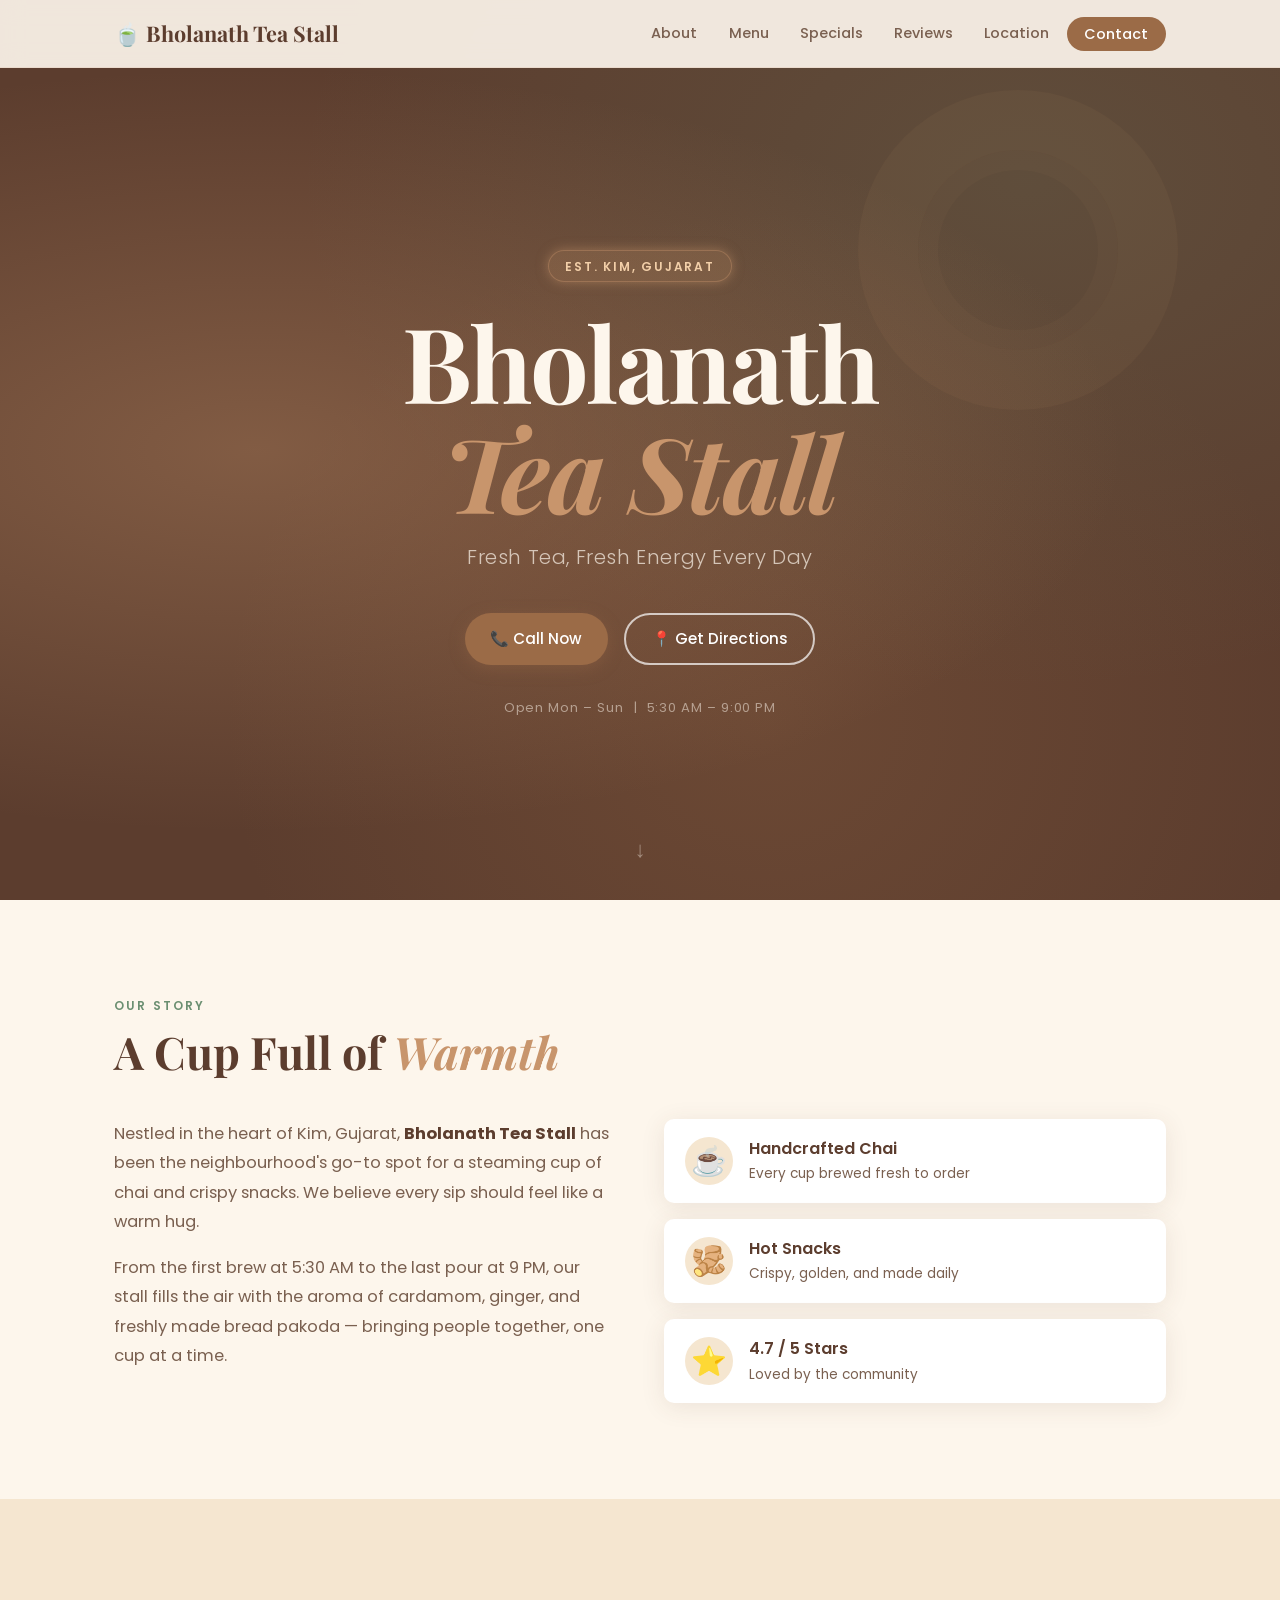
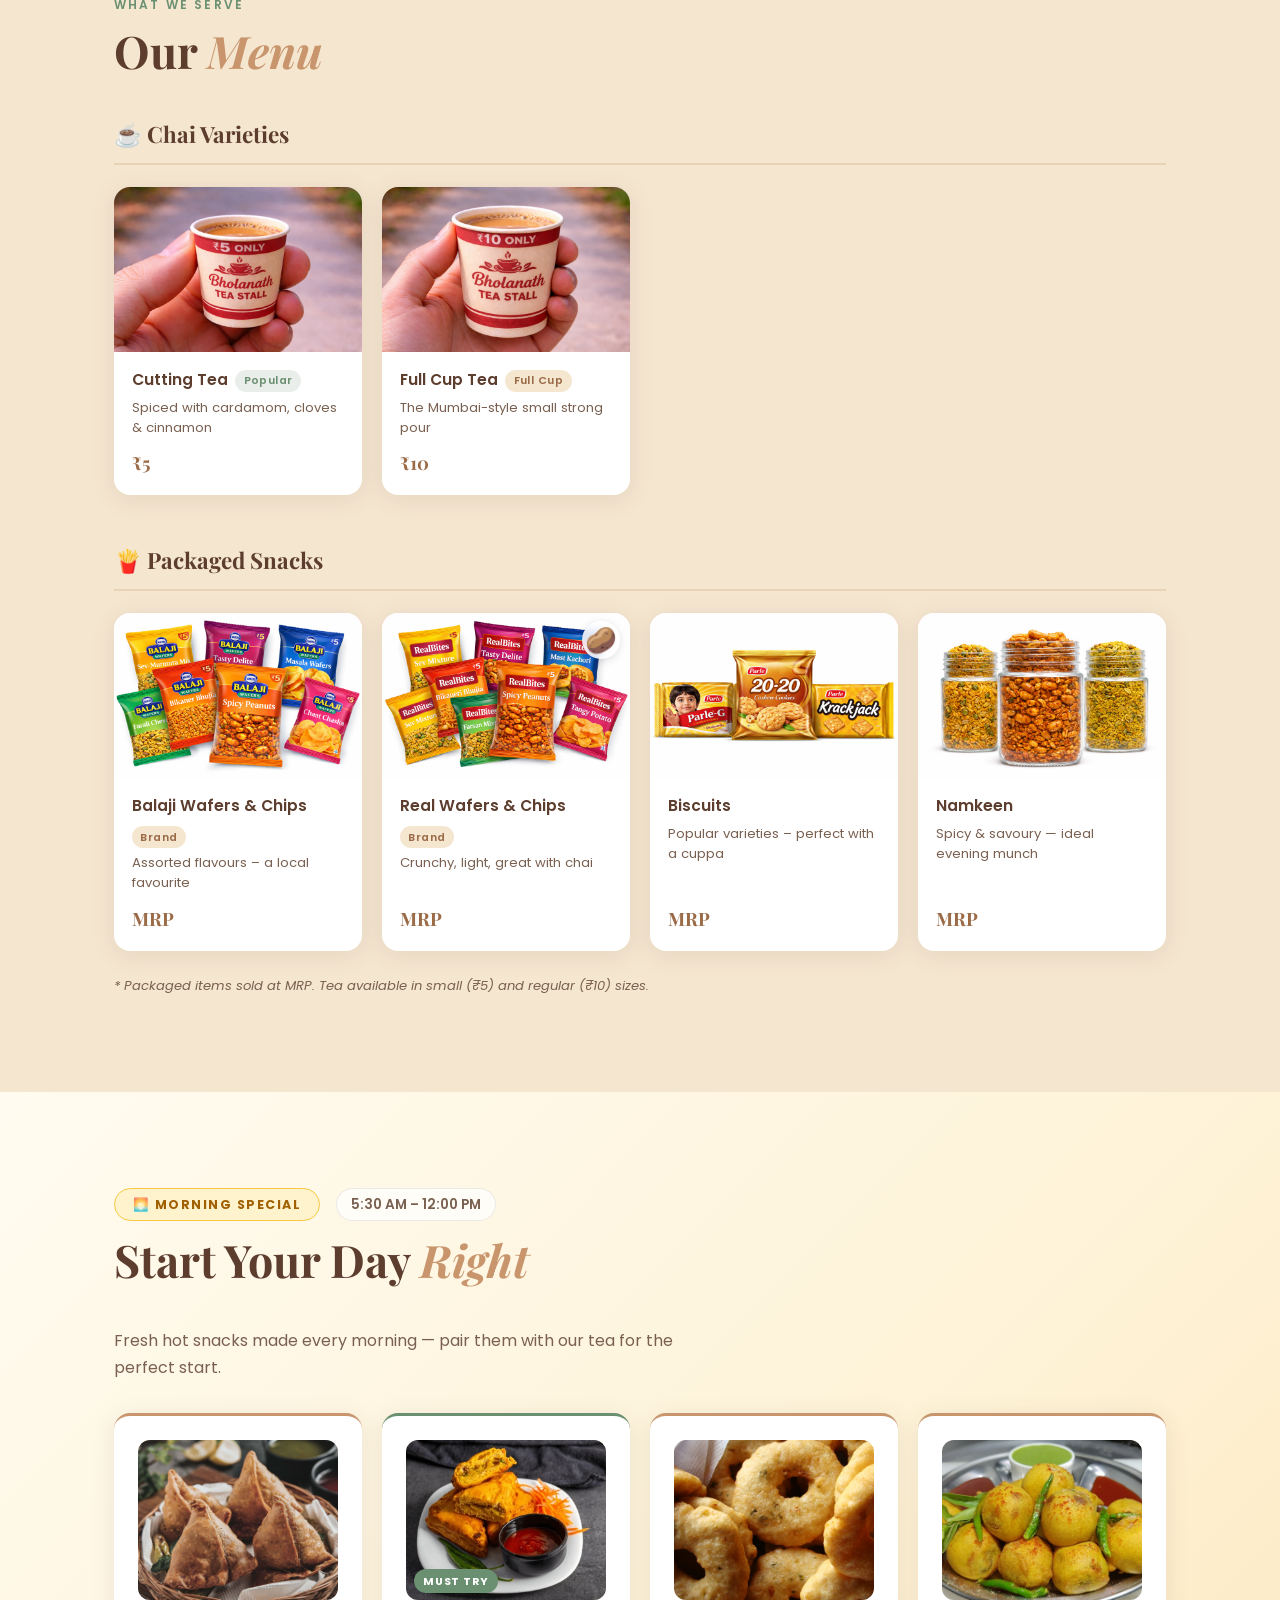
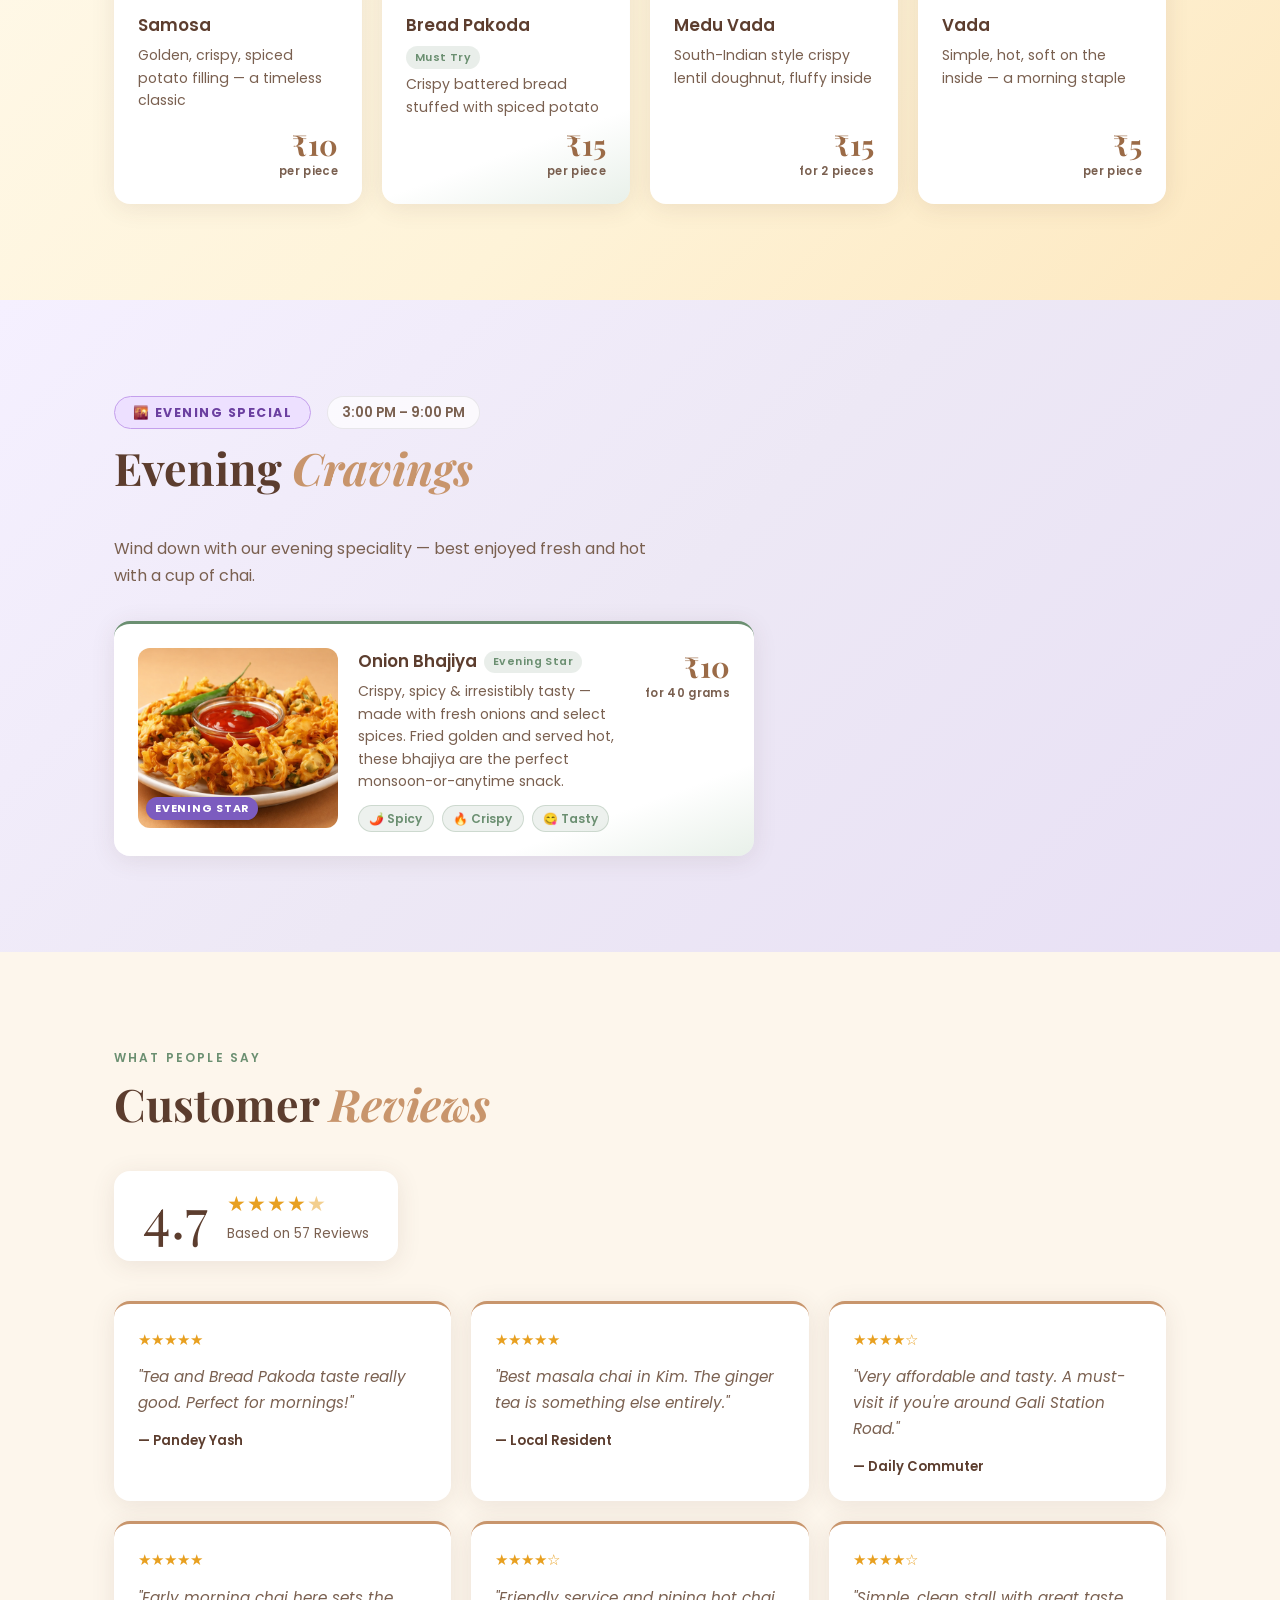
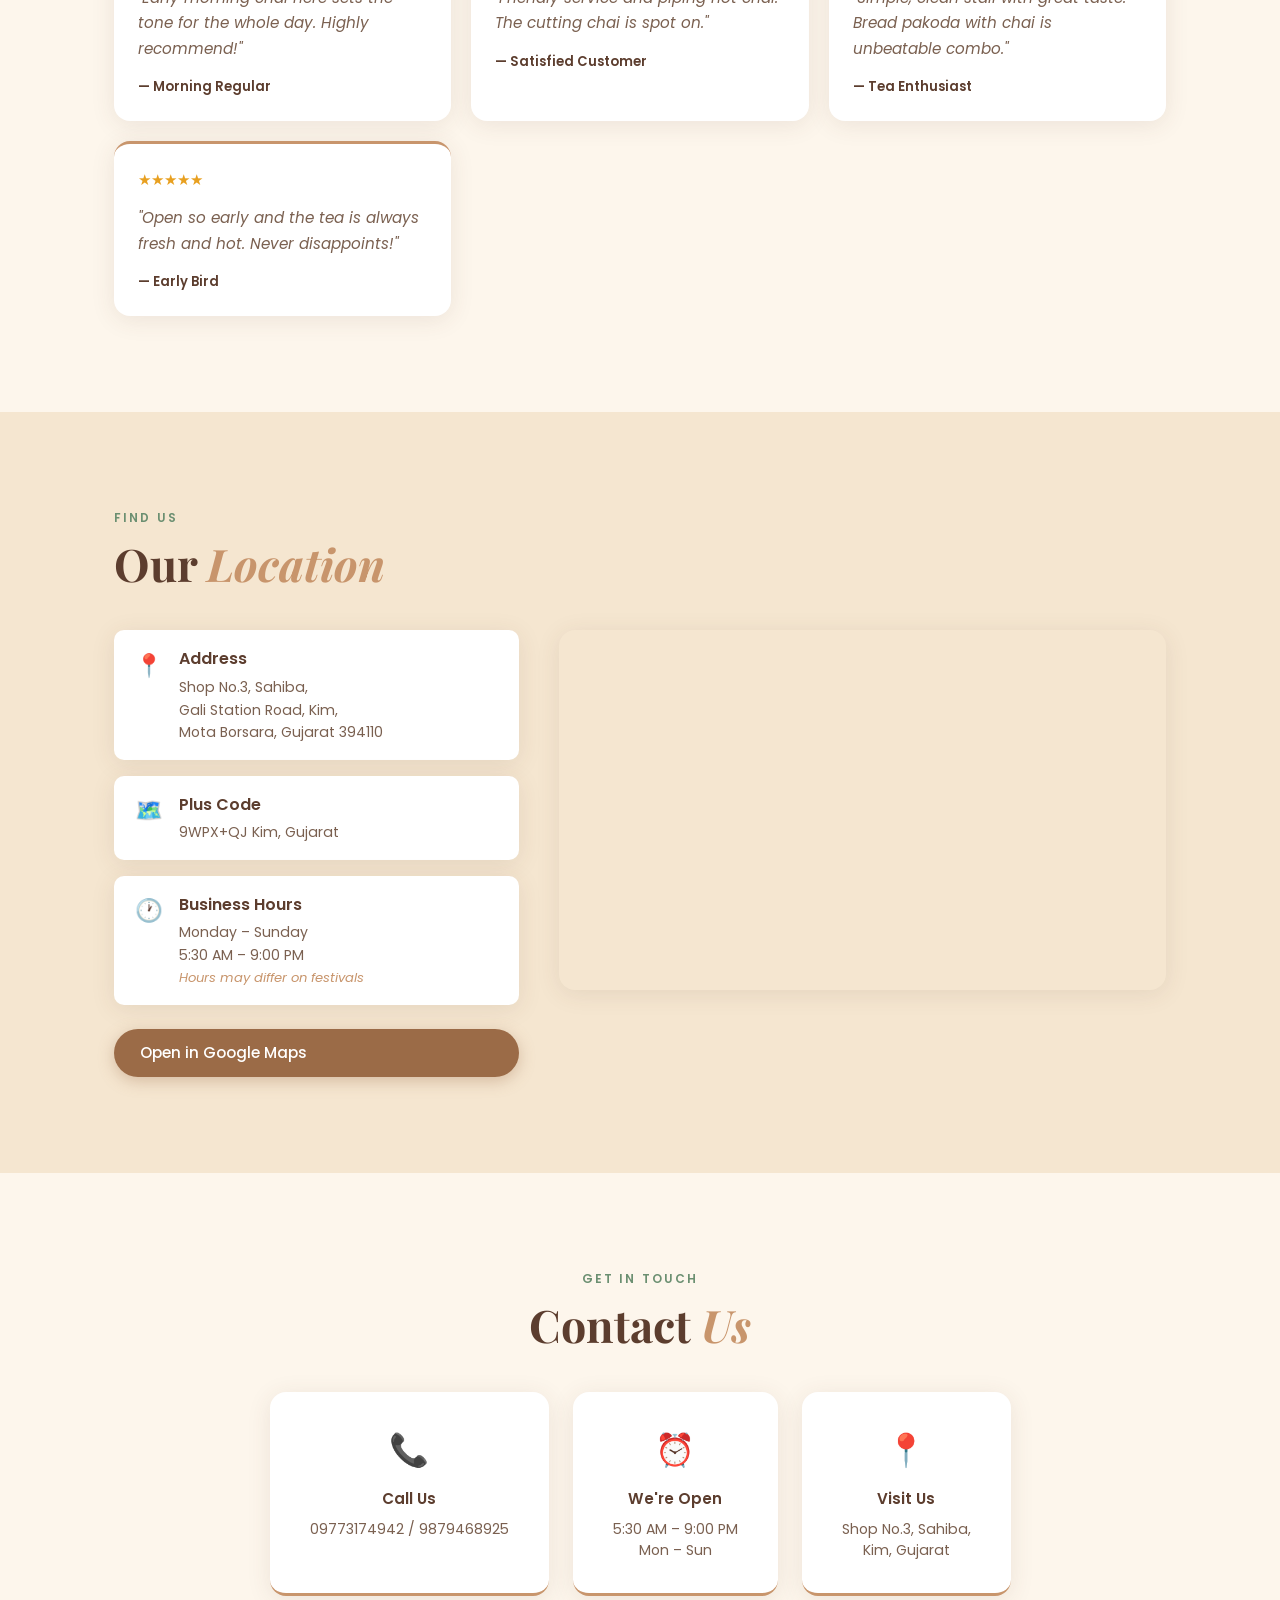
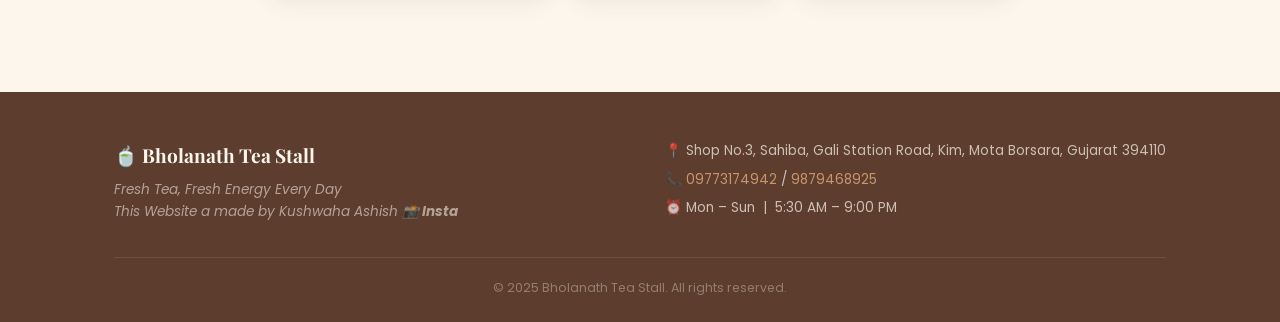
==== index.html @ 295172dd "some images fix" ====
<!DOCTYPE html>
<html lang="en">
<head>
  <meta charset="UTF-8" />
  <meta name="viewport" content="width=device-width, initial-scale=1.0" />
  <title>Bholanath Tea Stall – Fresh Tea, Fresh Energy Every Day</title>
  <link rel="stylesheet" href="style.css" />
  <link rel="preconnect" href="https://fonts.googleapis.com" />
  <link rel="preconnect" href="https://fonts.gstatic.com" crossorigin />
  <link href="https://fonts.googleapis.com/css2?family=Playfair+Display:ital,wght@0,700;1,400&family=Poppins:wght@300;400;500;600&display=swap" rel="stylesheet" />
</head>
<body>

  <!-- NAVBAR -->
  <nav class="navbar" id="navbar">
    <div class="nav-inner">
      <a href="#hero" class="logo">🍵 Bholanath Tea Stall</a>
      <button class="nav-toggle" id="navToggle" aria-label="Toggle menu">
        <span></span><span></span><span></span>
      </button>
      <ul class="nav-links" id="navLinks">
        <li><a href="#about">About</a></li>
        <li><a href="#menu">Menu</a></li>
        <li><a href="#morning-special">Specials</a></li>
        <li><a href="#reviews">Reviews</a></li>
        <li><a href="#location">Location</a></li>
        <li><a href="#contact" class="nav-cta">Contact</a></li>
      </ul>
    </div>
  </nav>

  <!-- HERO -->
  <section class="hero" id="hero">
    <div class="hero-bg"></div>
    <div class="hero-content">
      <span class="hero-badge">Est. Kim, Gujarat</span>
      <h1 class="hero-title">Bholanath<br /><em>Tea Stall</em></h1>
      <p class="hero-tagline">Fresh Tea, Fresh Energy Every Day</p>
      <div class="hero-actions">
        <a href="tel:09773174942" class="btn btn-primary">📞 Call Now</a>
        <a href="#location" class="btn btn-outline">📍 Get Directions</a>
      </div>
      <div class="hero-hours">Open Mon – Sun &nbsp;|&nbsp; 5:30 AM – 9:00 PM</div>
    </div>
    <div class="hero-scroll-hint">↓</div>
  </section>

  <!-- ABOUT -->
  <section class="section" id="about">
    <div class="container">
      <div class="section-label">Our Story</div>
      <h2 class="section-title">A Cup Full of <em>Warmth</em></h2>
      <div class="about-grid">
        <div class="about-text">
          <p>Nestled in the heart of Kim, Gujarat, <strong>Bholanath Tea Stall</strong> has been the neighbourhood's go-to spot for a steaming cup of chai and crispy snacks. We believe every sip should feel like a warm hug.</p>
          <p>From the first brew at 5:30 AM to the last pour at 9 PM, our stall fills the air with the aroma of cardamom, ginger, and freshly made bread pakoda — bringing people together, one cup at a time.</p>
        </div>
        <div class="about-highlights">
          <div class="highlight-card">
            <span class="highlight-icon">☕</span>
            <div>
              <strong>Handcrafted Chai</strong>
              <p>Every cup brewed fresh to order</p>
            </div>
          </div>
          <div class="highlight-card">
            <span class="highlight-icon">🫚</span>
            <div>
              <strong>Hot Snacks</strong>
              <p>Crispy, golden, and made daily</p>
            </div>
          </div>
          <div class="highlight-card">
            <span class="highlight-icon">⭐</span>
            <div>
              <strong>4.7 / 5 Stars</strong>
              <p>Loved by the community</p>
            </div>
          </div>
        </div>
      </div>
    </div>
  </section>

  <!-- MENU -->
  <section class="section section-tint" id="menu">
    <div class="container">
      <div class="section-label">What We Serve</div>
      <h2 class="section-title">Our <em>Menu</em></h2>

      <!-- Chai -->
      <h3 class="menu-cat-heading">☕ Chai Varieties</h3>
      <div class="img-menu-grid">

        <div class="img-menu-card">
          <div class="img-menu-photo">
            <img src="img/rupees_5_tea_cup.png"
                 alt="Cutting Chai"
                 onerror="this.parentElement.classList.add('img-fallback')" />
          </div>
          <div class="img-menu-info">
            <div class="img-menu-top">
              <span class="img-menu-name">Cutting Tea</span>
              <span class="tag popular">Popular</span>
            </div>
            <p class="img-menu-desc">Spiced with cardamom, cloves &amp; cinnamon</p>
            <div class="img-menu-price">₹5 </div>
          </div>
        </div>

        
        <div class="img-menu-card">
          <div class="img-menu-photo">
            <img src="img/rupees_10_tea_cup.png"
                 alt="Full Cup Chai"
                 onerror="this.parentElement.classList.add('img-fallback')" />
          </div>
          <div class="img-menu-info">
            <div class="img-menu-top">
              <span class="img-menu-name">Full Cup Tea </span>
              <span class="tag">Full Cup</span>
            </div>
            <p class="img-menu-desc">The Mumbai-style small strong pour</p>
            <div class="img-menu-price">₹10</div>
          </div>
        </div>

      </div>

      <!-- Packaged Snacks -->
      <h3 class="menu-cat-heading" style="margin-top:3rem;">🍟 Packaged Snacks</h3>
      <div class="img-menu-grid">

        <div class="img-menu-card">
          <div class="img-menu-photo">
            <img src="img/balaji_wafers.png"
                 alt="Balaji Wafers"
                 onerror="this.parentElement.classList.add('img-fallback')" />
          </div>
          <div class="img-menu-info">
            <div class="img-menu-top">
              <span class="img-menu-name">Balaji Wafers &amp; Chips</span>
              <span class="tag">Brand</span>
            </div>
            <p class="img-menu-desc">Assorted flavours – a local favourite</p>
            <div class="img-menu-price">MRP</div>
          </div>
        </div>

        <div class="img-menu-card">
          <div class="img-menu-photo">
            <img src="img/real_bites.png"
                 alt="Real Chips"
                 onerror="this.parentElement.classList.add('img-fallback')" />
            <div class="img-overlay-emoji">🥔</div>
          </div>
          <div class="img-menu-info">
            <div class="img-menu-top">
              <span class="img-menu-name">Real Wafers &amp; Chips</span>
              <span class="tag">Brand</span>
            </div>
            <p class="img-menu-desc">Crunchy, light, great with chai</p>
            <div class="img-menu-price">MRP</div>
          </div>
        </div>

        <div class="img-menu-card">
          <div class="img-menu-photo">
            <img src="img/parle_2020_jack.png"
                 alt="Biscuits"
                 onerror="this.parentElement.classList.add('img-fallback')" />
          </div>
          <div class="img-menu-info">
            <div class="img-menu-top">
              <span class="img-menu-name">Biscuits</span>
            </div>
            <p class="img-menu-desc">Popular varieties – perfect with a cuppa</p>
            <div class="img-menu-price">MRP</div>
          </div>
        </div>

        <div class="img-menu-card">
          <div class="img-menu-photo">
            <img src="img/namkeen_jar.png"
                 alt="Namkeen"
                 onerror="this.parentElement.classList.add('img-fallback')" />
          </div>
          <div class="img-menu-info">
            <div class="img-menu-top">
              <span class="img-menu-name">Namkeen</span>
            </div>
            <p class="img-menu-desc">Spicy &amp; savoury — ideal evening munch</p>
            <div class="img-menu-price">MRP</div>
          </div>
        </div>

      </div>

      <p class="menu-note">* Packaged items sold at MRP. Tea available in small (₹5) and regular (₹10) sizes.</p>
    </div>
  </section>

  <!-- MORNING SPECIAL -->
  <section class="section shift-section shift-morning" id="morning-special">
    <div class="container">
      <div class="shift-header">
        <div class="shift-badge badge-morning">🌅 Morning Special</div>
        <div class="shift-time">5:30 AM – 12:00 PM</div>
      </div>
      <h2 class="section-title">Start Your Day <em>Right</em></h2>
      <p class="shift-intro">Fresh hot snacks made every morning — pair them with our tea for the perfect start.</p>
      <div class="price-grid">

        <div class="price-card">
          <div class="price-card-img">
            <img src="img/baked-samosas-ethos-scaled.jpg"
                 alt="Samosa"
                 onerror="this.style.display='none';this.nextElementSibling.style.display='flex'" />
            <div class="price-img-fallback" style="display:none">🥟</div>
          </div>
          <div class="price-card-body">
            <h4>Samosa</h4>
            <p>Golden, crispy, spiced potato filling — a timeless classic</p>
          </div>
          <div class="price-tag">
            <span class="price-amount">₹10</span>
            <span class="price-unit">per piece</span>
          </div>
        </div>

        <div class="price-card price-card-featured">
          <div class="price-card-img">
            <img src="img/bread_pakoda.jpeg"
                 alt="Bread Pakoda"
                 onerror="this.style.display='none';this.nextElementSibling.style.display='flex'" />
            <div class="price-img-fallback" style="display:none">🍞</div>
            <div class="price-img-badge">Must Try</div>
          </div>
          <div class="price-card-body">
            <h4>Bread Pakoda <span class="tag popular">Must Try</span></h4>
            <p>Crispy battered bread stuffed with spiced potato</p>
          </div>
          <div class="price-tag">
            <span class="price-amount">₹15</span>
            <span class="price-unit">per piece</span>
          </div>
        </div>

        <div class="price-card">
          <div class="price-card-img">
            <img src="img/Medu_Vada.jpeg"
                 onerror="this.style.display='none';this.nextElementSibling.style.display='flex'" />
            <div class="price-img-fallback" style="display:none">🫓</div>
          </div>
          <div class="price-card-body">
            <h4>Medu Vada</h4>
            <p>South-Indian style crispy lentil doughnut, fluffy inside</p>
          </div>
          <div class="price-tag">
            <span class="price-amount">₹15</span>
            <span class="price-unit">for 2 pieces</span>
          </div>
        </div>

        <div class="price-card">
          <div class="price-card-img">
            <img src="img/aloo_vada.png"
                 alt="Vada"
                 onerror="this.style.display='none';this.nextElementSibling.style.display='flex'" />
            <div class="price-img-fallback" style="display:none">🫔</div>
          </div>
          <div class="price-card-body">
            <h4>Vada</h4>
            <p>Simple, hot, soft on the inside — a morning staple</p>
          </div>
          <div class="price-tag">
            <span class="price-amount">₹5</span>
            <span class="price-unit">per piece</span>
          </div>
        </div>

      </div>
    </div>
  </section>

  <!-- EVENING SPECIAL -->
  <section class="section shift-section shift-evening" id="evening-special">
    <div class="container">
      <div class="shift-header">
        <div class="shift-badge badge-evening">🌇 Evening Special</div>
        <div class="shift-time">3:00 PM – 9:00 PM</div>
      </div>
      <h2 class="section-title">Evening <em>Cravings</em></h2>
      <p class="shift-intro">Wind down with our evening speciality — best enjoyed fresh and hot with a cup of chai.</p>
      <div class="price-grid price-grid-single">

        <div class="price-card price-card-featured price-card-wide">
          <div class="price-card-img price-card-img-wide">
            <img src="img/bhajiya.png"
                 alt="Onion Bhajiya"
                 onerror="this.style.display='none';this.nextElementSibling.style.display='flex'" />
            <div class="price-img-fallback" style="display:none">🧅</div>
            <div class="price-img-badge badge-eve">Evening Star</div>
          </div>
          <div class="price-card-body">
            <h4>Onion Bhajiya <span class="tag popular">Evening Star</span></h4>
            <p>Crispy, spicy &amp; irresistibly tasty — made with fresh onions and select spices. Fried golden and served hot, these bhajiya are the perfect monsoon-or-anytime snack.</p>
            <div class="bhajiya-tags">
              <span class="trait-tag">🌶️ Spicy</span>
              <span class="trait-tag">🔥 Crispy</span>
              <span class="trait-tag">😋 Tasty</span>
            </div>
          </div>
          <div class="price-tag price-tag-lg">
            <span class="price-amount">₹10</span>
            <span class="price-unit">for 40 grams</span>
          </div>
        </div>

      </div>
    </div>
  </section>

  <!-- REVIEWS -->
  <section class="section" id="reviews">
    <div class="container">
      <div class="section-label">What People Say</div>
      <h2 class="section-title">Customer <em>Reviews</em></h2>
      <div class="rating-summary">
        <div class="rating-score">4.7</div>
        <div class="rating-info">
          <div class="stars">★★★★<span class="star-half">★</span></div>
          <div class="rating-count">Based on 57 Reviews</div>
        </div>
      </div>
      <div class="reviews-grid">

        <div class="review-card">
          <div class="review-stars">★★★★★</div>
          <p class="review-text">"Tea and Bread Pakoda taste really good. Perfect for mornings!"</p>
          <div class="review-author">— Pandey Yash</div>
        </div>

        <div class="review-card">
          <div class="review-stars">★★★★★</div>
          <p class="review-text">"Best masala chai in Kim. The ginger tea is something else entirely."</p>
          <div class="review-author">— Local Resident</div>
        </div>

        <div class="review-card">
          <div class="review-stars">★★★★☆</div>
          <p class="review-text">"Very affordable and tasty. A must-visit if you're around Gali Station Road."</p>
          <div class="review-author">— Daily Commuter</div>
        </div>

        <div class="review-card">
          <div class="review-stars">★★★★★</div>
          <p class="review-text">"Early morning chai here sets the tone for the whole day. Highly recommend!"</p>
          <div class="review-author">— Morning Regular</div>
        </div>

        <div class="review-card">
          <div class="review-stars">★★★★☆</div>
          <p class="review-text">"Friendly service and piping hot chai. The cutting chai is spot on."</p>
          <div class="review-author">— Satisfied Customer</div>
        </div>

        <div class="review-card">
          <div class="review-stars">★★★★☆</div>
          <p class="review-text">"Simple, clean stall with great taste. Bread pakoda with chai is unbeatable combo."</p>
          <div class="review-author">— Tea Enthusiast</div>
        </div>

        <div class="review-card">
          <div class="review-stars">★★★★★</div>
          <p class="review-text">"Open so early and the tea is always fresh and hot. Never disappoints!"</p>
          <div class="review-author">— Early Bird</div>
        </div>

      </div>
    </div>
  </section>

  <!-- LOCATION -->
  <section class="section section-tint" id="location">
    <div class="container">
      <div class="section-label">Find Us</div>
      <h2 class="section-title">Our <em>Location</em></h2>
      <div class="location-grid">
        <div class="location-info">
          <div class="info-card">
            <div class="info-icon">📍</div>
            <div>
              <strong>Address</strong>
              <p>Shop No.3, Sahiba,<br />Gali Station Road, Kim,<br />Mota Borsara, Gujarat 394110</p>
            </div>
          </div>
          <div class="info-card">
            <div class="info-icon">🗺️</div>
            <div>
              <strong>Plus Code</strong>
              <p>9WPX+QJ Kim, Gujarat</p>
            </div>
          </div>
          <div class="info-card">
            <div class="info-icon">🕐</div>
            <div>
              <strong>Business Hours</strong>
              <p>Monday – Sunday<br />5:30 AM – 9:00 PM<br /><em>Hours may differ on festivals</em></p>
            </div>
          </div>
          <a href="https://maps.app.goo.gl/2E3u4r5J4k2FtSk8A" target="_blank" rel="noopener" class="btn btn-primary" style="margin-top:0.5rem;">Open in Google Maps</a>
        </div>
        <div class="map-wrapper">
          <iframe
            src="https://www.google.com/maps/embed?pb=!1m18!1m12!1m3!1d3715.075133729573!2d72.94651777513943!3d21.38694608035354!2m3!1f0!2f0!3f0!3m2!1i1024!2i768!4f13.1!3m3!1m2!1s0x3be0396be11559d5%3A0xae5613cd43b446c1!2sBholanath%20Tea%20Stall!5e0!3m2!1sen!2sin!4v1772284338617!5m2!1sen!2sin"
            width="100%"
            height="360"
            style="border:0;"
            allowfullscreen=""
            loading="lazy"
            referrerpolicy="no-referrer-when-downgrade"
            title="Bholanath Tea Stall Location">
          </iframe>
        </div>
      </div>
    </div>
  </section>

  <!-- CONTACT -->
  <section class="section" id="contact">
    <div class="container contact-container">
      <div class="section-label">Get In Touch</div>
      <h2 class="section-title">Contact <em>Us</em></h2>
      <div class="contact-cards">
        <a href="tel:09773174942" class="contact-card">
          <div class="contact-icon">📞</div>
          <strong>Call Us</strong>
          <span>09773174942 / 9879468925</span>
        </a>
        <div class="contact-card">
          <div class="contact-icon">⏰</div>
          <strong>We're Open</strong>
          <span>5:30 AM – 9:00 PM<br />Mon – Sun</span>
        </div>
        <div class="contact-card">
          <div class="contact-icon">📍</div>
          <strong>Visit Us</strong>
          <span>Shop No.3, Sahiba,<br />Kim, Gujarat</span>
        </div>
      </div>
    </div>
  </section>

  <!-- FOOTER -->
  <footer class="footer">
    <div class="container">
      <div class="footer-inner">
        <div class="footer-brand">
          <span class="logo">🍵 Bholanath Tea Stall</span>
          <p>Fresh Tea, Fresh Energy Every Day</p>
          <p>This Website a made by Kushwaha Ashish <a href="https://www.instagram.com/akdroid.com_/"  ><b>📸 Insta</b></a></p>
        </div>
        <div class="footer-details">
          <p>📍 Shop No.3, Sahiba, Gali Station Road, Kim, Mota Borsara, Gujarat 394110</p>
          <p>📞 <a href="tel:09773174942">09773174942</a> / <a href="tel:9879468925">9879468925</a></p>
          <p>⏰ Mon – Sun &nbsp;|&nbsp; 5:30 AM – 9:00 PM</p>
        </div>
      </div>
      <div class="footer-bottom">© 2025 Bholanath Tea Stall. All rights reserved.</div>
    </div>
  </footer>

  <script src="script.js"></script>
</body>
</html>
---- style.css ----
/* ===========================
   CSS Variables & Reset
   =========================== */
:root {
  --cream: #fdf6ec;
  --beige: #f5e6d0;
  --light-brown: #c8956c;
  --warm-brown: #9b6b47;
  --deep-brown: #5c3d2e;
  --green: #6b8f71;
  --light-green: #e8f0e9;
  --text: #3a2a1e;
  --text-muted: #7a6050;
  --white: #ffffff;
  --shadow: 0 4px 24px rgba(92, 61, 46, 0.10);
  --shadow-hover: 0 8px 36px rgba(92, 61, 46, 0.18);
  --radius: 16px;
  --radius-sm: 10px;
  --nav-height: 68px;
  --font-display: 'Playfair Display', Georgia, serif;
  --font-body: 'Poppins', sans-serif;
}

*, *::before, *::after { box-sizing: border-box; margin: 0; padding: 0; }

html { scroll-behavior: smooth; font-size: 16px; }

body {
  font-family: var(--font-body);
  background: var(--cream);
  color: var(--text);
  line-height: 1.6;
  overflow-x: hidden;
}

a { text-decoration: none; color: inherit; }
img { max-width: 100%; display: block; }

/* ===========================
   Utility
   =========================== */
.container {
  max-width: 1100px;
  margin: 0 auto;
  padding: 0 1.5rem;
}

.section {
  padding: 96px 0;
}

.section-tint {
  background: var(--beige);
}

.section-label {
  font-size: 0.75rem;
  font-weight: 600;
  letter-spacing: 0.18em;
  text-transform: uppercase;
  color: var(--green);
  margin-bottom: 0.6rem;
}

.section-title {
  font-family: var(--font-display);
  font-size: clamp(2rem, 4vw, 2.8rem);
  color: var(--deep-brown);
  margin-bottom: 2.5rem;
  line-height: 1.2;
}

.section-title em {
  font-style: italic;
  color: var(--light-brown);
}

/* ===========================
   Buttons
   =========================== */
.btn {
  display: inline-flex;
  align-items: center;
  gap: 0.4rem;
  padding: 0.75rem 1.6rem;
  border-radius: 50px;
  font-family: var(--font-body);
  font-size: 0.95rem;
  font-weight: 500;
  cursor: pointer;
  border: none;
  transition: all 0.25s ease;
  white-space: nowrap;
}

.btn-primary {
  background: var(--warm-brown);
  color: var(--white);
  box-shadow: 0 4px 16px rgba(155, 107, 71, 0.35);
}

.btn-primary:hover {
  background: var(--deep-brown);
  transform: translateY(-2px);
  box-shadow: 0 6px 24px rgba(92, 61, 46, 0.35);
}

.btn-outline {
  background: transparent;
  color: var(--white);
  border: 2px solid rgba(255,255,255,0.7);
}

.btn-outline:hover {
  background: rgba(255,255,255,0.15);
  border-color: var(--white);
  transform: translateY(-2px);
}

/* ===========================
   Navbar
   =========================== */
.navbar {
  position: fixed;
  top: 0; left: 0; right: 0;
  z-index: 100;
  height: var(--nav-height);
  background: rgba(253, 246, 236, 0.92);
  backdrop-filter: blur(12px);
  -webkit-backdrop-filter: blur(12px);
  border-bottom: 1px solid rgba(200, 149, 108, 0.15);
  transition: box-shadow 0.3s;
}

.navbar.scrolled {
  box-shadow: 0 2px 20px rgba(92, 61, 46, 0.10);
}

.nav-inner {
  max-width: 1100px;
  margin: 0 auto;
  padding: 0 1.5rem;
  height: 100%;
  display: flex;
  align-items: center;
  justify-content: space-between;
}

.logo {
  font-family: var(--font-display);
  font-size: 1.35rem;
  color: var(--deep-brown);
  font-weight: 700;
}

.nav-links {
  list-style: none;
  display: flex;
  gap: 0.25rem;
  align-items: center;
}

.nav-links a {
  font-size: 0.9rem;
  font-weight: 500;
  color: var(--text-muted);
  padding: 0.4rem 0.85rem;
  border-radius: 50px;
  transition: all 0.2s;
}

.nav-links a:hover {
  color: var(--deep-brown);
  background: var(--beige);
}

.nav-cta {
  background: var(--warm-brown) !important;
  color: var(--white) !important;
  padding: 0.45rem 1.1rem !important;
}

.nav-cta:hover {
  background: var(--deep-brown) !important;
}

.nav-toggle {
  display: none;
  flex-direction: column;
  gap: 5px;
  background: none;
  border: none;
  cursor: pointer;
  padding: 4px;
}

.nav-toggle span {
  display: block;
  width: 24px;
  height: 2px;
  background: var(--deep-brown);
  border-radius: 2px;
  transition: all 0.3s;
}

/* ===========================
   Hero
   =========================== */
.hero {
  position: relative;
  min-height: 100vh;
  display: flex;
  align-items: center;
  justify-content: center;
  overflow: hidden;
  background: var(--deep-brown);
  padding-top: var(--nav-height);
}

.hero-bg {
  position: absolute;
  inset: 0;
  background:
    radial-gradient(ellipse at 20% 50%, rgba(200, 149, 108, 0.35) 0%, transparent 60%),
    radial-gradient(ellipse at 80% 20%, rgba(107, 143, 113, 0.2) 0%, transparent 50%),
    radial-gradient(ellipse at 60% 80%, rgba(155, 107, 71, 0.25) 0%, transparent 50%);
}

/* Decorative tea ring pattern */
.hero-bg::after {
  content: '';
  position: absolute;
  top: 10%;
  right: 8%;
  width: 320px;
  height: 320px;
  border-radius: 50%;
  border: 60px solid rgba(200, 149, 108, 0.06);
  box-shadow: inset 0 0 0 20px rgba(200, 149, 108, 0.04);
}

.hero-content {
  position: relative;
  z-index: 2;
  text-align: center;
  padding: 2rem 1.5rem;
  max-width: 700px;
}

.hero-badge {
  display: inline-block;
  background: rgba(200, 149, 108, 0.2);
  border: 1px solid rgba(200, 149, 108, 0.4);
  color: rgba(255, 220, 180, 0.9);
  font-size: 0.75rem;
  font-weight: 600;
  letter-spacing: 0.15em;
  text-transform: uppercase;
  padding: 0.35rem 1rem;
  border-radius: 50px;
  margin-bottom: 1.5rem;
}

.hero-title {
  font-family: var(--font-display);
  font-size: clamp(3.5rem, 10vw, 6.5rem);
  color: var(--cream);
  line-height: 1.05;
  margin-bottom: 1rem;
  letter-spacing: -0.02em;
}

.hero-title em {
  font-style: italic;
  color: var(--light-brown);
}

.hero-tagline {
  font-size: clamp(1rem, 2.5vw, 1.25rem);
  color: rgba(253, 246, 236, 0.7);
  font-weight: 300;
  margin-bottom: 2.5rem;
  letter-spacing: 0.03em;
}

.hero-actions {
  display: flex;
  gap: 1rem;
  justify-content: center;
  flex-wrap: wrap;
  margin-bottom: 2rem;
}

.hero-hours {
  font-size: 0.82rem;
  color: rgba(253, 246, 236, 0.5);
  letter-spacing: 0.05em;
}

.hero-scroll-hint {
  position: absolute;
  bottom: 2rem;
  left: 50%;
  transform: translateX(-50%);
  color: rgba(253, 246, 236, 0.4);
  font-size: 1.4rem;
  animation: bounce 2s infinite;
  z-index: 2;
}

@keyframes bounce {
  0%, 100% { transform: translateX(-50%) translateY(0); }
  50% { transform: translateX(-50%) translateY(8px); }
}

/* ===========================
   About
   =========================== */
.about-grid {
  display: grid;
  grid-template-columns: 1fr 1fr;
  gap: 3rem;
  align-items: start;
}

.about-text p {
  color: var(--text-muted);
  margin-bottom: 1rem;
  font-size: 1.025rem;
  line-height: 1.8;
}

.about-text strong { color: var(--deep-brown); }

.about-highlights {
  display: flex;
  flex-direction: column;
  gap: 1rem;
}

.highlight-card {
  display: flex;
  align-items: center;
  gap: 1rem;
  background: var(--white);
  border-radius: var(--radius-sm);
  padding: 1.1rem 1.3rem;
  box-shadow: var(--shadow);
  transition: transform 0.25s, box-shadow 0.25s;
}

.highlight-card:hover {
  transform: translateX(6px);
  box-shadow: var(--shadow-hover);
}

.highlight-icon {
  font-size: 1.8rem;
  flex-shrink: 0;
  width: 48px;
  height: 48px;
  display: flex;
  align-items: center;
  justify-content: center;
  background: var(--beige);
  border-radius: 50%;
}

.highlight-card strong {
  display: block;
  color: var(--deep-brown);
  font-weight: 600;
  margin-bottom: 0.1rem;
}

.highlight-card p {
  font-size: 0.85rem;
  color: var(--text-muted);
  margin: 0;
}

/* ===========================
   Menu
   =========================== */
.menu-grid {
  display: grid;
  grid-template-columns: 1fr 1fr;
  gap: 2rem;
}

.menu-category {
  background: var(--white);
  border-radius: var(--radius);
  padding: 2rem;
  box-shadow: var(--shadow);
}

.menu-cat-title {
  font-family: var(--font-display);
  font-size: 1.3rem;
  color: var(--deep-brown);
  margin-bottom: 1.4rem;
  padding-bottom: 0.75rem;
  border-bottom: 2px solid var(--beige);
}

.menu-list {
  list-style: none;
  display: flex;
  flex-direction: column;
  gap: 1.2rem;
}

.menu-list li {
  display: flex;
  flex-direction: column;
  gap: 0.2rem;
}

.menu-item-name {
  font-weight: 600;
  color: var(--text);
  display: flex;
  align-items: center;
  gap: 0.5rem;
  flex-wrap: wrap;
}

.menu-item-desc {
  font-size: 0.85rem;
  color: var(--text-muted);
}

.tag {
  font-size: 0.68rem;
  font-weight: 600;
  padding: 0.15rem 0.55rem;
  border-radius: 50px;
  background: var(--beige);
  color: var(--warm-brown);
  letter-spacing: 0.04em;
}

.tag.popular {
  background: rgba(107, 143, 113, 0.15);
  color: var(--green);
}

.menu-note {
  margin-top: 1.5rem;
  font-size: 0.82rem;
  color: var(--text-muted);
  font-style: italic;
}

/* ===========================
   Reviews
   =========================== */
.rating-summary {
  display: flex;
  align-items: center;
  gap: 1.2rem;
  margin-bottom: 2.5rem;
  background: var(--white);
  display: inline-flex;
  padding: 1rem 1.8rem;
  border-radius: var(--radius);
  box-shadow: var(--shadow);
}

.rating-score {
  font-family: var(--font-display);
  font-size: 3.5rem;
  color: var(--deep-brown);
  line-height: 1;
}

.stars {
  font-size: 1.3rem;
  color: #e8a020;
  letter-spacing: 0.05em;
}

.star-half { opacity: 0.5; }

.rating-count {
  font-size: 0.85rem;
  color: var(--text-muted);
  margin-top: 0.2rem;
}

.reviews-grid {
  display: grid;
  grid-template-columns: repeat(auto-fill, minmax(280px, 1fr));
  gap: 1.25rem;
}

.review-card {
  background: var(--white);
  border-radius: var(--radius);
  padding: 1.5rem;
  box-shadow: var(--shadow);
  transition: transform 0.25s, box-shadow 0.25s;
  border-top: 3px solid var(--light-brown);
}

.review-card:hover {
  transform: translateY(-4px);
  box-shadow: var(--shadow-hover);
}

.review-stars {
  color: #e8a020;
  margin-bottom: 0.75rem;
  font-size: 0.95rem;
}

.review-text {
  font-size: 0.95rem;
  color: var(--text-muted);
  line-height: 1.7;
  margin-bottom: 0.9rem;
  font-style: italic;
}

.review-author {
  font-size: 0.82rem;
  font-weight: 600;
  color: var(--deep-brown);
}

/* ===========================
   Location
   =========================== */
.location-grid {
  display: grid;
  grid-template-columns: 1fr 1.5fr;
  gap: 2.5rem;
  align-items: start;
}

.location-info {
  display: flex;
  flex-direction: column;
  gap: 1rem;
}

.info-card {
  display: flex;
  gap: 1rem;
  align-items: flex-start;
  background: var(--white);
  border-radius: var(--radius-sm);
  padding: 1rem 1.3rem;
  box-shadow: var(--shadow);
}

.info-icon {
  font-size: 1.4rem;
  flex-shrink: 0;
  margin-top: 0.1rem;
}

.info-card strong {
  display: block;
  color: var(--deep-brown);
  font-weight: 600;
  margin-bottom: 0.25rem;
}

.info-card p {
  font-size: 0.88rem;
  color: var(--text-muted);
  line-height: 1.6;
  margin: 0;
}

.info-card em {
  font-size: 0.82rem;
  color: var(--light-brown);
}

.map-wrapper {
  border-radius: var(--radius);
  overflow: hidden;
  box-shadow: var(--shadow);
}

.map-wrapper iframe {
  display: block;
  width: 100%;
}

/* ===========================
   Contact
   =========================== */
.contact-container {
  text-align: center;
}

.contact-cards {
  display: flex;
  gap: 1.5rem;
  justify-content: center;
  flex-wrap: wrap;
  margin-top: 0.5rem;
}

.contact-card {
  background: var(--white);
  border-radius: var(--radius);
  padding: 2rem 2.5rem;
  box-shadow: var(--shadow);
  display: flex;
  flex-direction: column;
  align-items: center;
  gap: 0.5rem;
  min-width: 190px;
  transition: transform 0.25s, box-shadow 0.25s;
  border-bottom: 3px solid var(--light-brown);
}

.contact-card:hover {
  transform: translateY(-5px);
  box-shadow: var(--shadow-hover);
}

.contact-icon {
  font-size: 2rem;
  margin-bottom: 0.25rem;
}

.contact-card strong {
  color: var(--deep-brown);
  font-weight: 600;
  font-size: 0.95rem;
}

.contact-card span {
  font-size: 0.88rem;
  color: var(--text-muted);
  text-align: center;
  line-height: 1.5;
}

a.contact-card:hover {
  background: var(--warm-brown);
  color: var(--white);
}

a.contact-card:hover strong,
a.contact-card:hover span {
  color: var(--white);
}

/* ===========================
   Footer
   =========================== */
.footer {
  background: var(--deep-brown);
  color: rgba(253, 246, 236, 0.8);
  padding: 3rem 0 1.5rem;
}

.footer-inner {
  display: flex;
  gap: 3rem;
  justify-content: space-between;
  flex-wrap: wrap;
  margin-bottom: 2rem;
}

.footer-brand .logo {
  color: var(--cream);
  font-size: 1.2rem;
  display: block;
  margin-bottom: 0.5rem;
}

.footer-brand p {
  font-size: 0.85rem;
  color: rgba(253, 246, 236, 0.55);
  font-style: italic;
}

.footer-details p {
  font-size: 0.85rem;
  margin-bottom: 0.4rem;
  color: rgba(253, 246, 236, 0.7);
}

.footer-details a {
  color: var(--light-brown);
}

.footer-details a:hover { color: var(--cream); }

.footer-bottom {
  border-top: 1px solid rgba(253, 246, 236, 0.1);
  padding-top: 1.25rem;
  text-align: center;
  font-size: 0.78rem;
  color: rgba(253, 246, 236, 0.35);
}

/* ===========================
   Menu item price
   =========================== */
.menu-item-price {
  display: inline-block;
  font-size: 0.82rem;
  font-weight: 700;
  color: var(--warm-brown);
  background: var(--beige);
  padding: 0.15rem 0.55rem;
  border-radius: 50px;
  margin-top: 0.25rem;
  align-self: flex-start;
}

/* ===========================
   Shift Sections (Morning / Evening)
   =========================== */
.shift-section {
  position: relative;
  overflow: hidden;
}

.shift-morning {
  background: linear-gradient(135deg, #fffbf0 0%, #fef3d8 60%, #fde8c0 100%);
}

.shift-evening {
  background: linear-gradient(135deg, #f5f0ff 0%, #ede8f5 50%, #e8e0f5 100%);
}

.shift-header {
  display: flex;
  align-items: center;
  gap: 1rem;
  margin-bottom: 0.75rem;
  flex-wrap: wrap;
}

.shift-badge {
  display: inline-flex;
  align-items: center;
  gap: 0.4rem;
  font-size: 0.78rem;
  font-weight: 700;
  letter-spacing: 0.12em;
  text-transform: uppercase;
  padding: 0.35rem 1.1rem;
  border-radius: 50px;
}

.badge-morning {
  background: #fff3cd;
  color: #a06000;
  border: 1.5px solid #f5c842;
}

.badge-evening {
  background: #ede0ff;
  color: #6b3fa0;
  border: 1.5px solid #c49fec;
}

.shift-time {
  font-size: 0.85rem;
  font-weight: 600;
  color: var(--text-muted);
  background: rgba(255,255,255,0.7);
  padding: 0.3rem 0.9rem;
  border-radius: 50px;
  border: 1px solid rgba(0,0,0,0.08);
}

.shift-intro {
  font-size: 1rem;
  color: var(--text-muted);
  margin-bottom: 2rem;
  max-width: 560px;
  line-height: 1.7;
}

/* ===========================
   Price Cards
   =========================== */
.price-grid {
  display: grid;
  grid-template-columns: repeat(auto-fill, minmax(240px, 1fr));
  gap: 1.25rem;
}

.price-grid-single {
  grid-template-columns: 1fr;
  max-width: 640px;
}

.price-card {
  background: var(--white);
  border-radius: var(--radius);
  padding: 1.5rem;
  box-shadow: var(--shadow);
  display: flex;
  flex-direction: column;
  gap: 0.75rem;
  transition: transform 0.25s, box-shadow 0.25s;
  border-top: 3px solid var(--light-brown);
}

.price-card:hover {
  transform: translateY(-5px);
  box-shadow: var(--shadow-hover);
}

.price-card-featured {
  border-top-color: var(--green);
  background: linear-gradient(160deg, var(--white) 80%, var(--light-green) 100%);
}

.price-card-wide {
  flex-direction: row;
  align-items: flex-start;
  gap: 1.25rem;
}

.price-card-icon {
  font-size: 2.2rem;
  flex-shrink: 0;
  width: 56px;
  height: 56px;
  display: flex;
  align-items: center;
  justify-content: center;
  background: var(--beige);
  border-radius: 50%;
}

.price-card-icon-lg {
  width: 72px;
  height: 72px;
  font-size: 2.8rem;
}

.price-card-body {
  flex: 1;
}

.price-card-body h4 {
  font-size: 1.05rem;
  font-weight: 600;
  color: var(--deep-brown);
  margin-bottom: 0.3rem;
  display: flex;
  align-items: center;
  gap: 0.45rem;
  flex-wrap: wrap;
}

.price-card-body p {
  font-size: 0.88rem;
  color: var(--text-muted);
  line-height: 1.6;
}

.price-tag {
  display: flex;
  flex-direction: column;
  align-items: flex-end;
  flex-shrink: 0;
  justify-content: flex-end;
}

.price-tag-lg {
  justify-content: flex-start;
  padding-top: 0.25rem;
}

.price-amount {
  font-family: var(--font-display);
  font-size: 1.8rem;
  font-weight: 700;
  color: var(--warm-brown);
  line-height: 1;
}

.price-unit {
  font-size: 0.72rem;
  font-weight: 600;
  color: var(--text-muted);
  text-align: right;
  letter-spacing: 0.03em;
  margin-top: 0.15rem;
}

.bhajiya-tags {
  display: flex;
  gap: 0.5rem;
  margin-top: 0.75rem;
  flex-wrap: wrap;
}

.trait-tag {
  font-size: 0.75rem;
  font-weight: 600;
  padding: 0.2rem 0.65rem;
  border-radius: 50px;
  background: rgba(107, 143, 113, 0.12);
  color: var(--green);
  border: 1px solid rgba(107, 143, 113, 0.25);
}

/* ===========================
   Image Menu Cards
   =========================== */
.menu-cat-heading {
  font-family: var(--font-display);
  font-size: 1.4rem;
  color: var(--deep-brown);
  margin-bottom: 1.4rem;
  padding-bottom: 0.6rem;
  border-bottom: 2px solid rgba(200,149,108,0.25);
  display: flex;
  align-items: center;
  gap: 0.5rem;
}

.img-menu-grid {
  display: grid;
  grid-template-columns: repeat(auto-fill, minmax(220px, 1fr));
  gap: 1.25rem;
}

.img-menu-card {
  background: var(--white);
  border-radius: var(--radius);
  overflow: hidden;
  box-shadow: var(--shadow);
  transition: transform 0.28s ease, box-shadow 0.28s ease;
  display: flex;
  flex-direction: column;
}

.img-menu-card:hover {
  transform: translateY(-6px);
  box-shadow: var(--shadow-hover);
}

.img-menu-photo {
  position: relative;
  width: 100%;
  height: 165px;
  overflow: hidden;
  background: var(--beige);
  display: flex;
  align-items: center;
  justify-content: center;
}

.img-menu-photo img {
  width: 100%;
  height: 100%;
  object-fit: cover;
  transition: transform 0.4s ease;
  display: block;
}

.img-menu-card:hover .img-menu-photo img {
  transform: scale(1.06);
}

.img-menu-photo.img-fallback {
  font-size: 3.5rem;
}

.img-overlay-emoji {
  position: absolute;
  top: 8px;
  right: 10px;
  font-size: 1.6rem;
  background: rgba(255,255,255,0.85);
  border-radius: 50%;
  width: 38px;
  height: 38px;
  display: flex;
  align-items: center;
  justify-content: center;
  backdrop-filter: blur(4px);
  box-shadow: 0 2px 8px rgba(0,0,0,0.12);
}

.img-menu-info {
  padding: 1rem 1.1rem 1.1rem;
  display: flex;
  flex-direction: column;
  gap: 0.3rem;
  flex: 1;
}

.img-menu-top {
  display: flex;
  align-items: center;
  gap: 0.45rem;
  flex-wrap: wrap;
}

.img-menu-name {
  font-weight: 600;
  font-size: 0.97rem;
  color: var(--deep-brown);
}

.img-menu-desc {
  font-size: 0.82rem;
  color: var(--text-muted);
  line-height: 1.5;
  flex: 1;
}

.img-menu-price {
  font-family: var(--font-display);
  font-size: 1.15rem;
  font-weight: 700;
  color: var(--warm-brown);
  margin-top: 0.4rem;
}

/* ===========================
   Price Card Images
   =========================== */
.price-card-img {
  position: relative;
  width: 100%;
  height: 160px;
  border-radius: calc(var(--radius) - 4px);
  overflow: hidden;
  background: var(--beige);
  display: flex;
  align-items: center;
  justify-content: center;
  flex-shrink: 0;
}

.price-card-img img {
  width: 100%;
  height: 100%;
  object-fit: cover;
  transition: transform 0.4s ease;
}

.price-card:hover .price-card-img img {
  transform: scale(1.06);
}

.price-card-img-wide {
  width: 200px;
  height: 180px;
  border-radius: calc(var(--radius) - 4px);
}

.price-img-fallback {
  font-size: 3rem;
  width: 100%;
  height: 100%;
  align-items: center;
  justify-content: center;
  background: var(--beige);
  border-radius: inherit;
}

.price-img-badge {
  position: absolute;
  bottom: 8px;
  left: 8px;
  font-size: 0.68rem;
  font-weight: 700;
  text-transform: uppercase;
  letter-spacing: 0.08em;
  padding: 0.2rem 0.55rem;
  border-radius: 50px;
  background: var(--green);
  color: var(--white);
  backdrop-filter: blur(4px);
}

.price-img-badge.badge-eve {
  background: #7c5cbf;
}

/* ===========================
   Responsive
   =========================== */
@media (max-width: 768px) {
  .section { padding: 64px 0; }

  .nav-links {
    display: none;
    position: fixed;
    top: var(--nav-height);
    left: 0; right: 0;
    background: var(--cream);
    flex-direction: column;
    padding: 1.5rem;
    border-bottom: 1px solid var(--beige);
    box-shadow: 0 10px 30px rgba(92, 61, 46, 0.12);
    gap: 0.25rem;
  }

  .nav-links.open { display: flex; }
  .nav-toggle { display: flex; }

  .about-grid,
  .menu-grid,
  .location-grid {
    grid-template-columns: 1fr;
    gap: 1.5rem;
  }

  .img-menu-grid {
    grid-template-columns: repeat(2, 1fr);
  }

  .price-card-wide {
    flex-direction: column;
  }

  .price-card-img-wide {
    width: 100%;
    height: 180px;
  }

  .price-tag,
  .price-tag-lg {
    align-items: flex-start;
  }

  .price-unit { text-align: left; }

  .hero-title { font-size: clamp(3rem, 12vw, 4.5rem); }

  .hero-actions {
    flex-direction: column;
    align-items: center;
  }

  .rating-summary { flex-direction: column; text-align: center; }

  .footer-inner { flex-direction: column; gap: 1.5rem; }

  .reviews-grid { grid-template-columns: 1fr; }
}

@media (max-width: 480px) {
  .contact-cards { flex-direction: column; align-items: stretch; }
  .contact-card { min-width: unset; }
  .img-menu-grid { grid-template-columns: 1fr; }
}

/* ===========================
   Scroll animations
   =========================== */
.fade-up {
  opacity: 0;
  transform: translateY(30px);
  transition: opacity 0.6s ease, transform 0.6s ease;
}

.fade-up.visible {
  opacity: 1;
  transform: translateY(0);
}
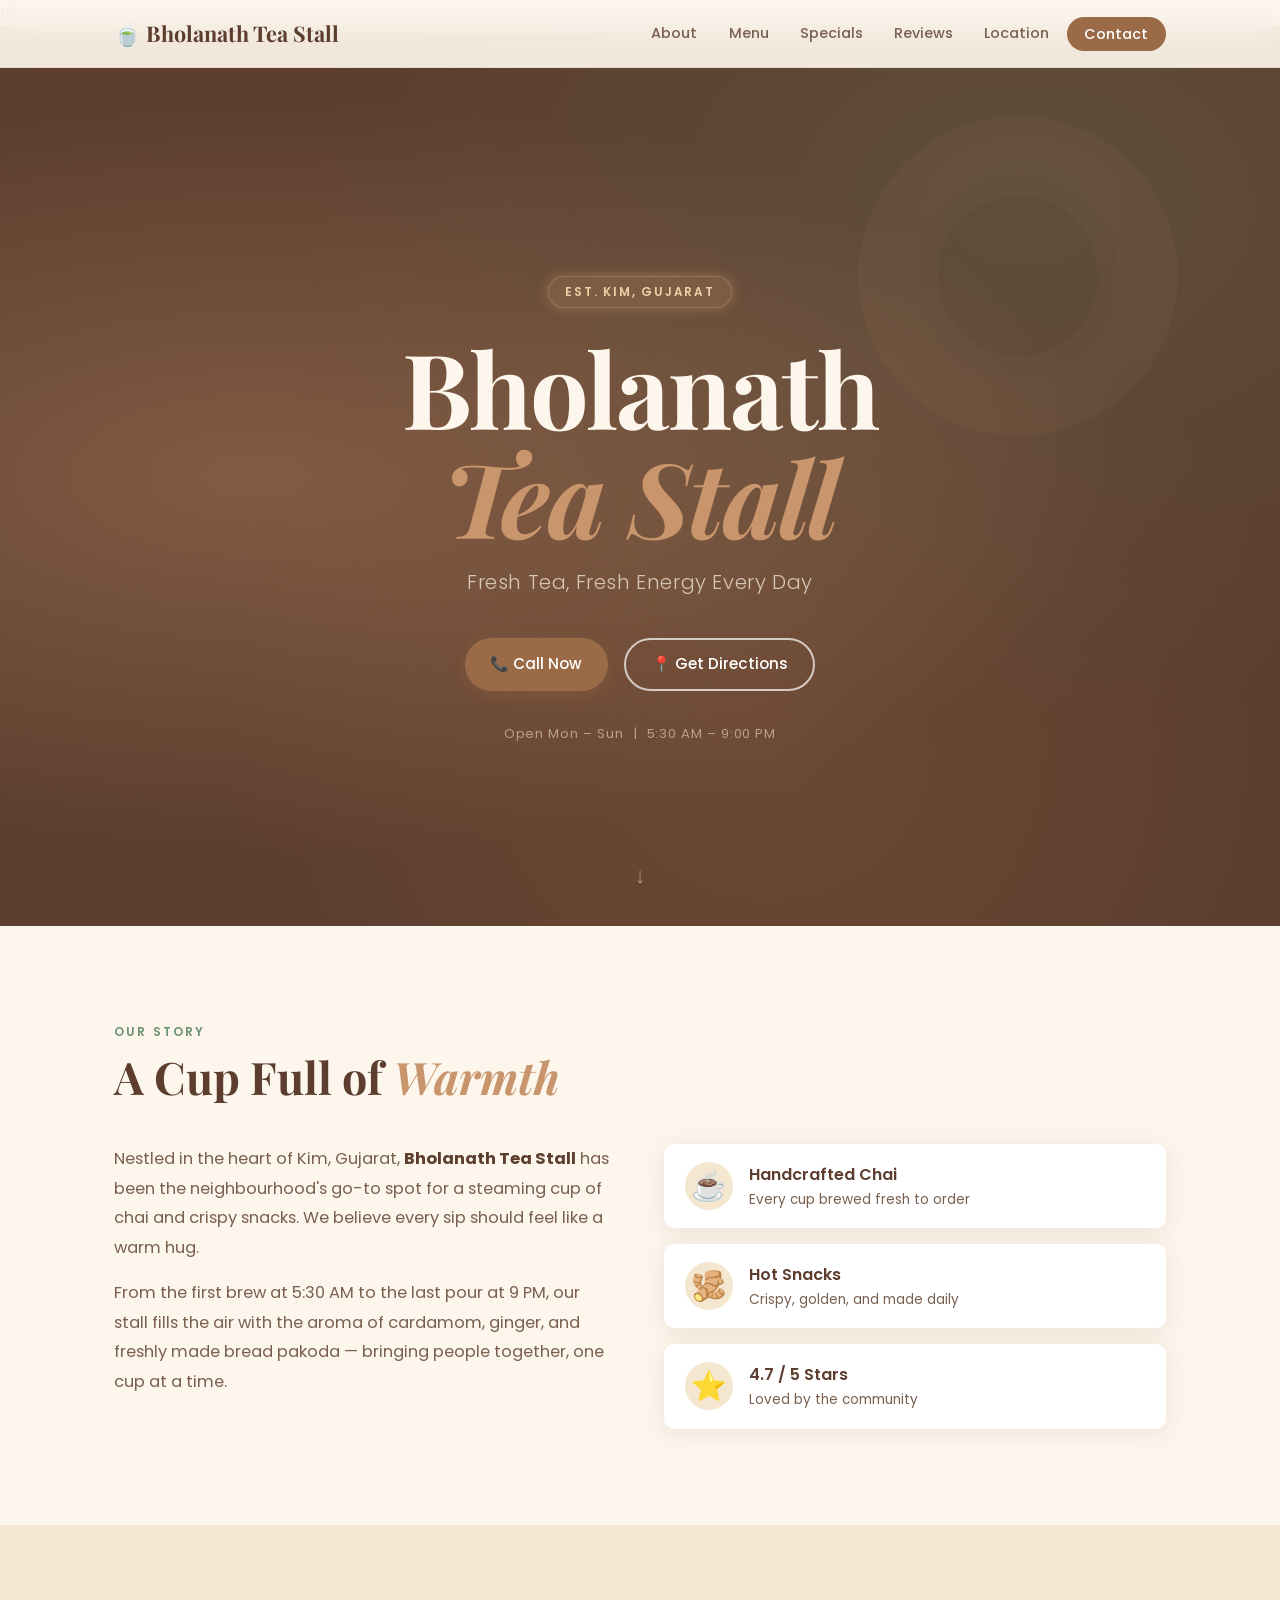
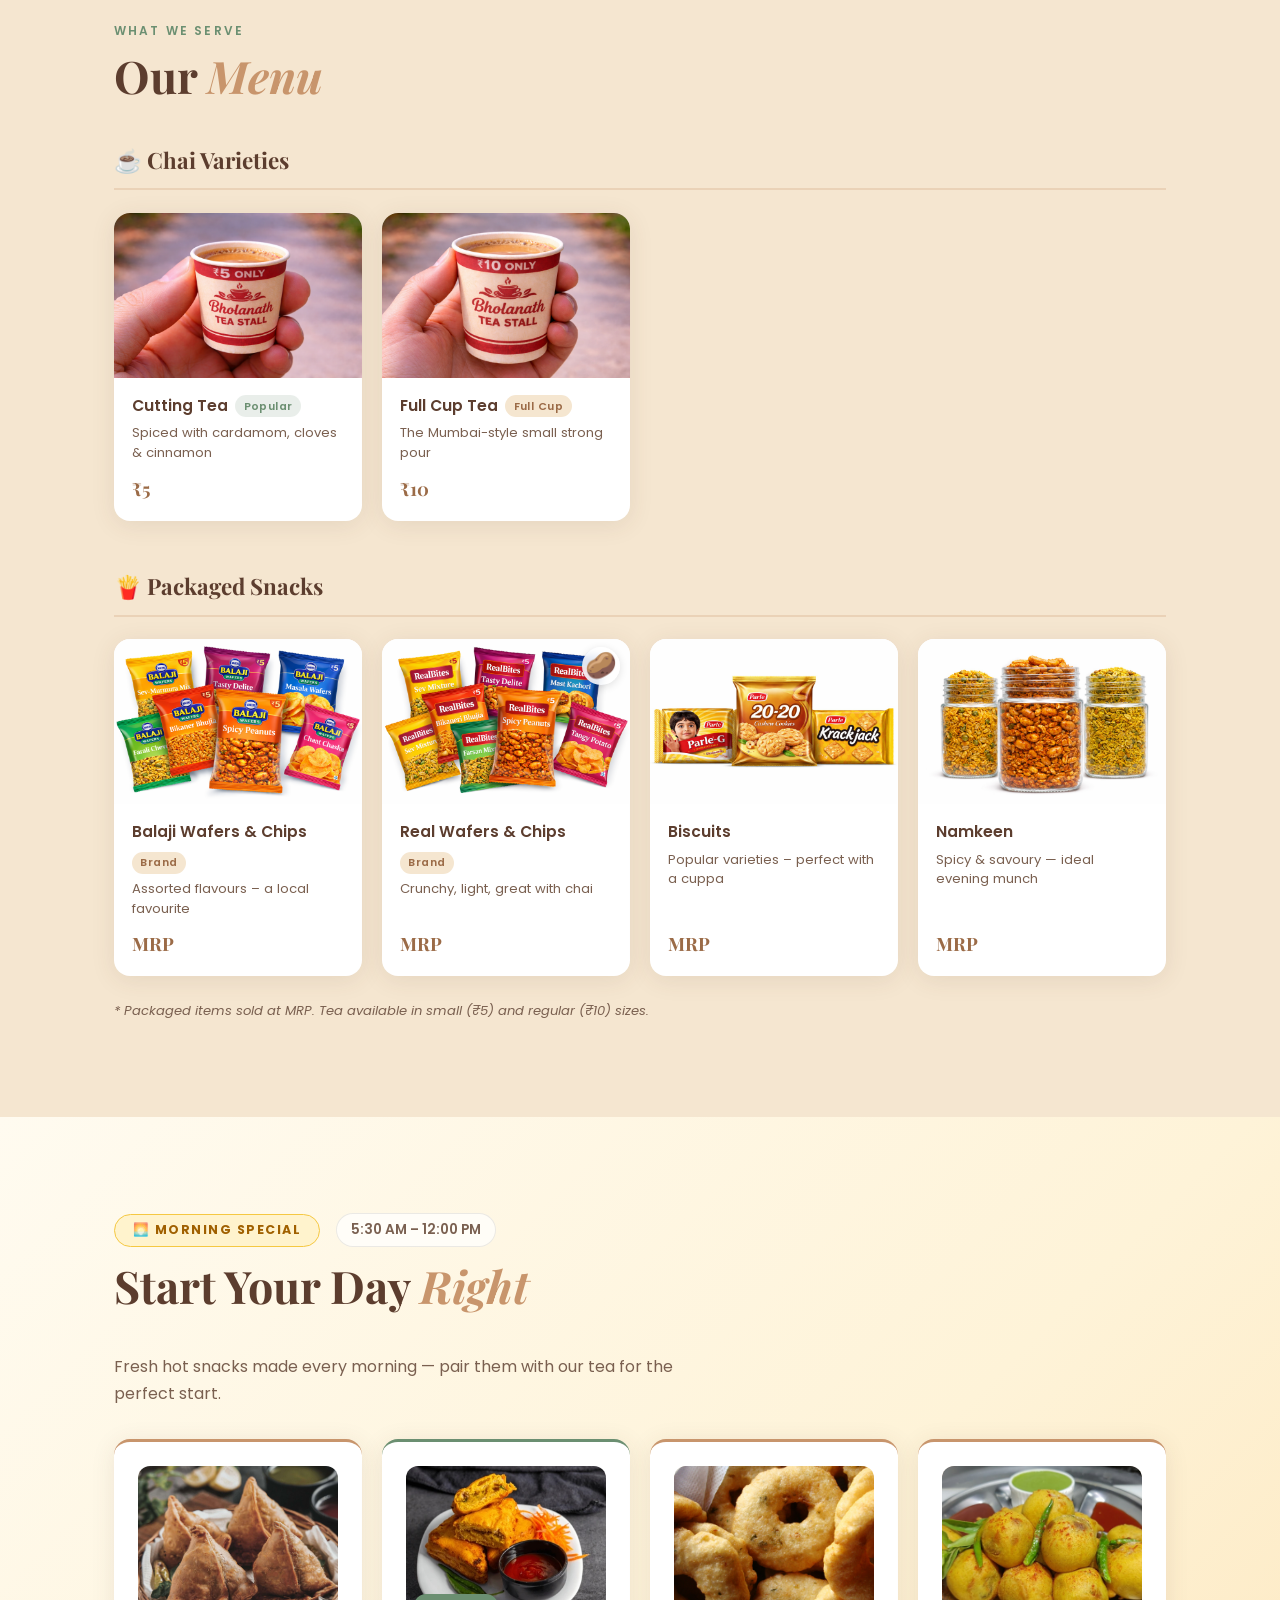
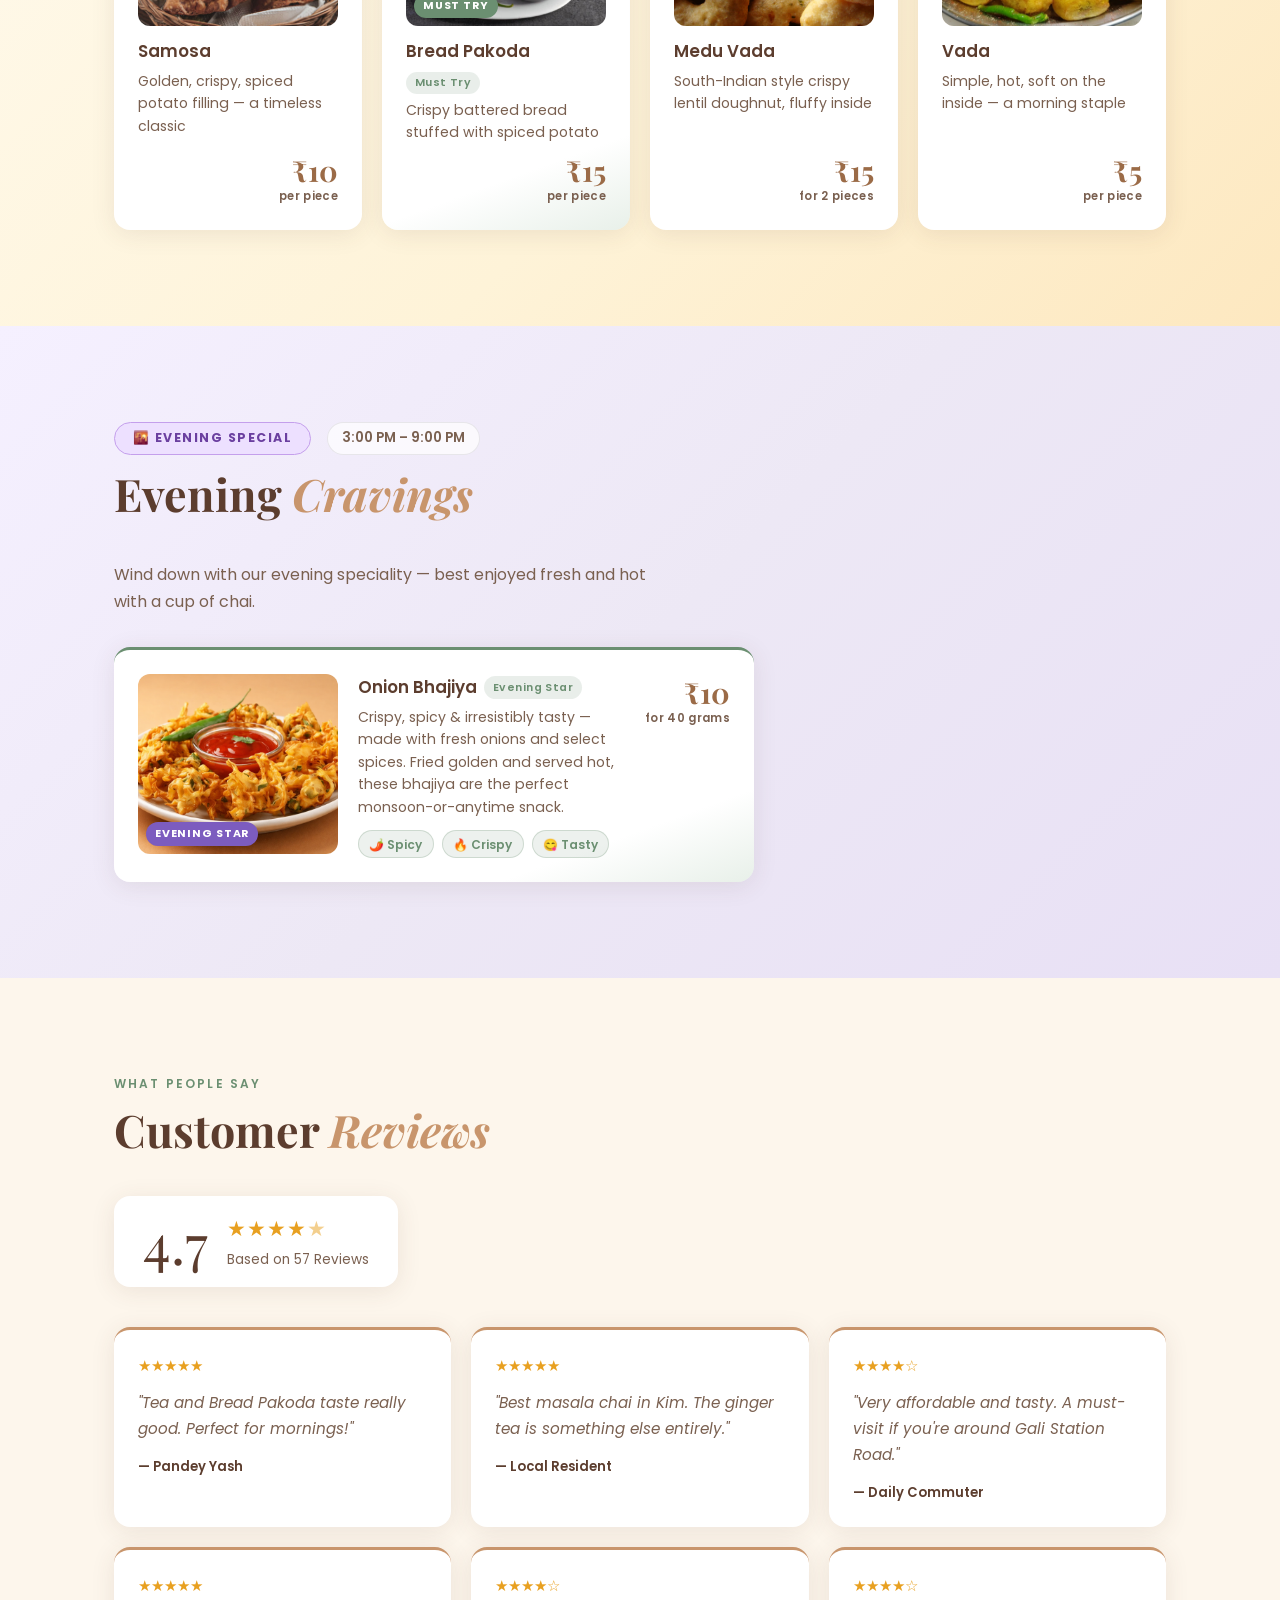
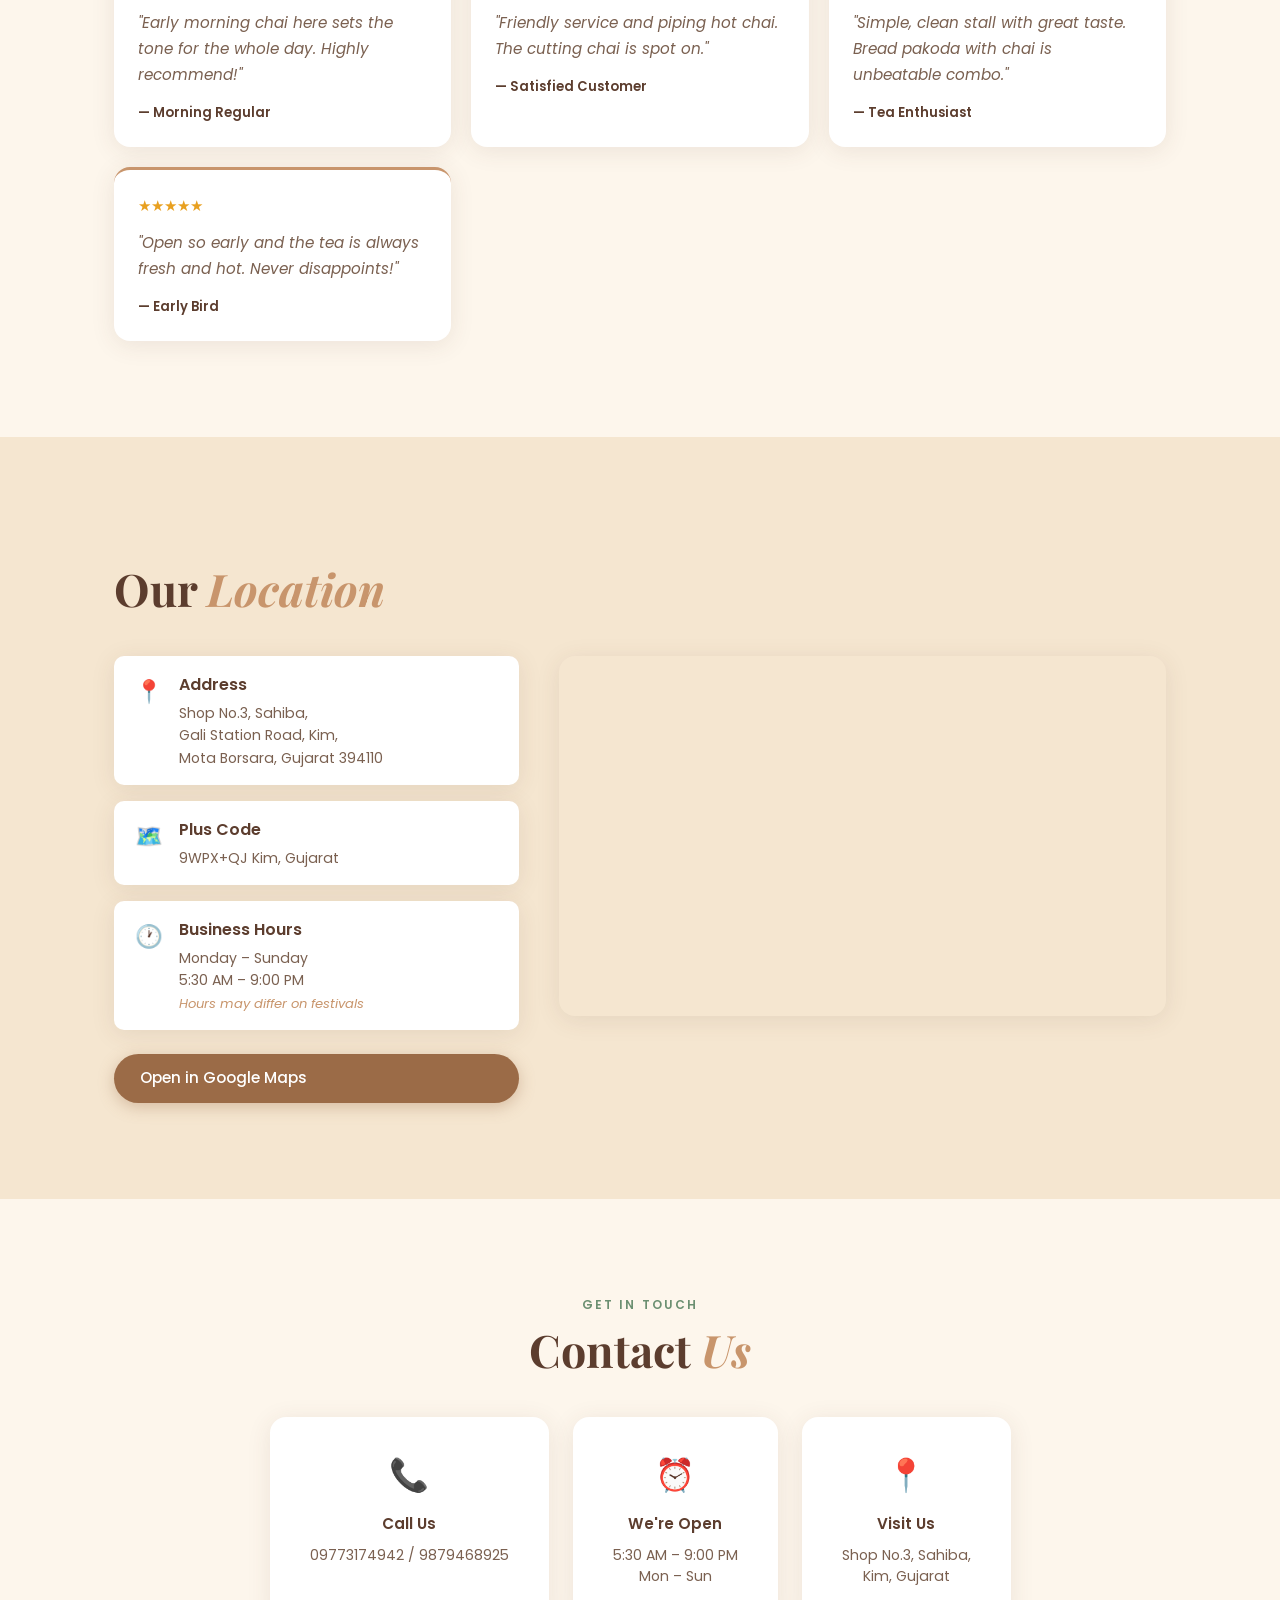
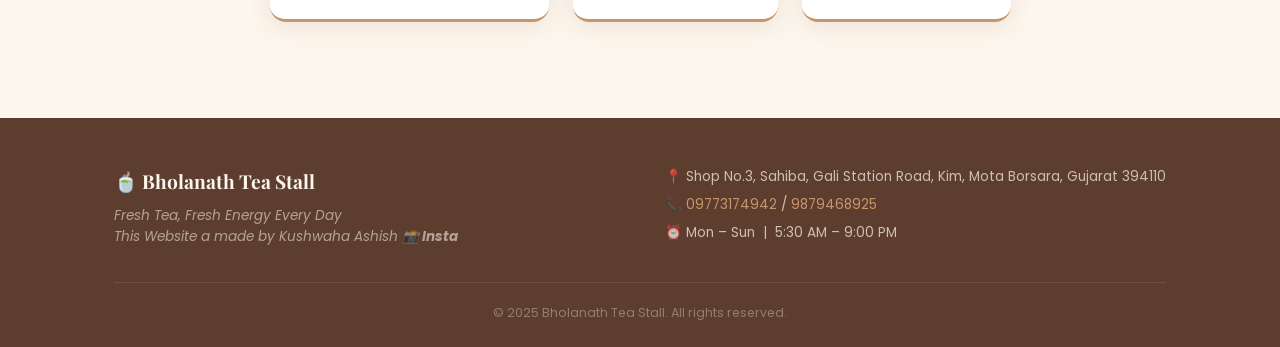
==== commit 6260b2d0: "favicon added" ====
--- a/index.html
+++ b/index.html
@@ -4,6 +4,7 @@
   <meta charset="UTF-8" />
   <meta name="viewport" content="width=device-width, initial-scale=1.0" />
   <title>Bholanath Tea Stall – Fresh Tea, Fresh Energy Every Day</title>
+  <link rel="shortcut icon" href="img/bholanath_tea_stall_favicon.png" type="image/x-icon">nk
   <link rel="stylesheet" href="style.css" />
   <link rel="preconnect" href="https://fonts.googleapis.com" />
   <link rel="preconnect" href="https://fonts.gstatic.com" crossorigin />
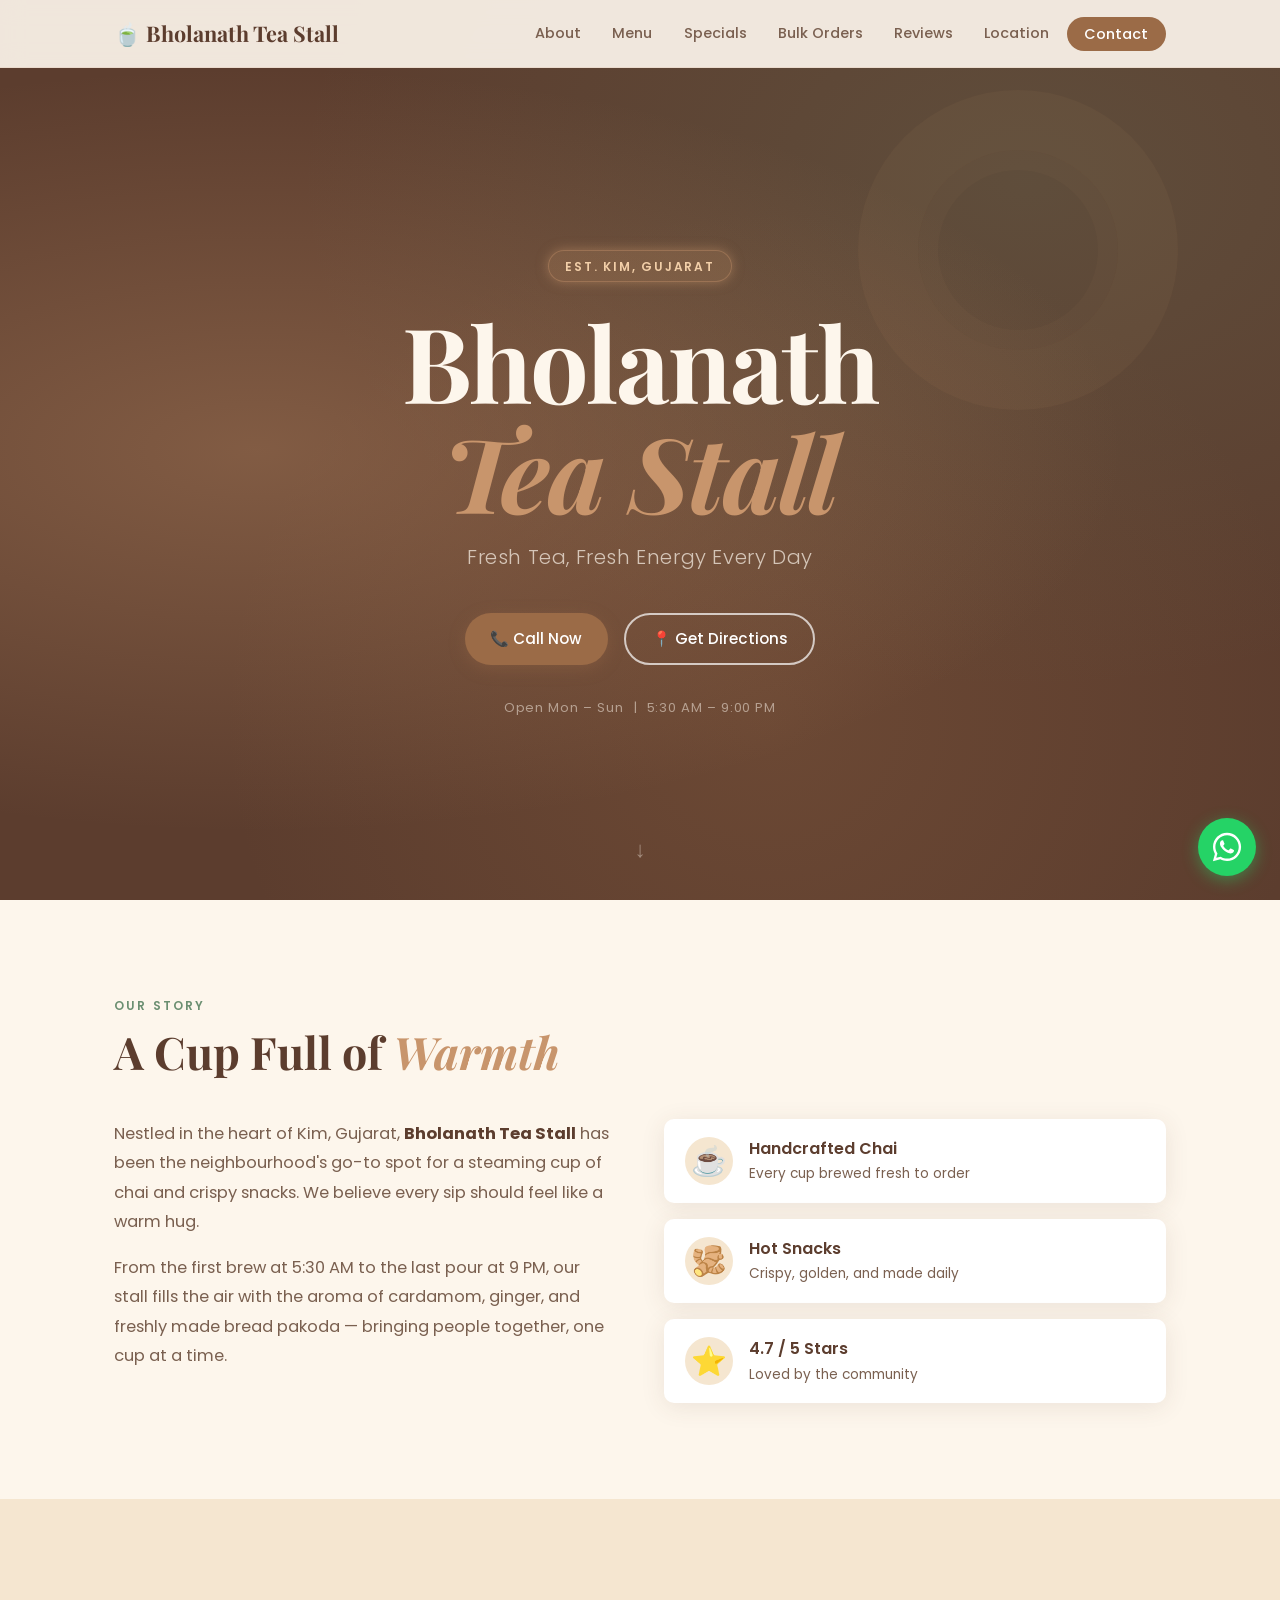
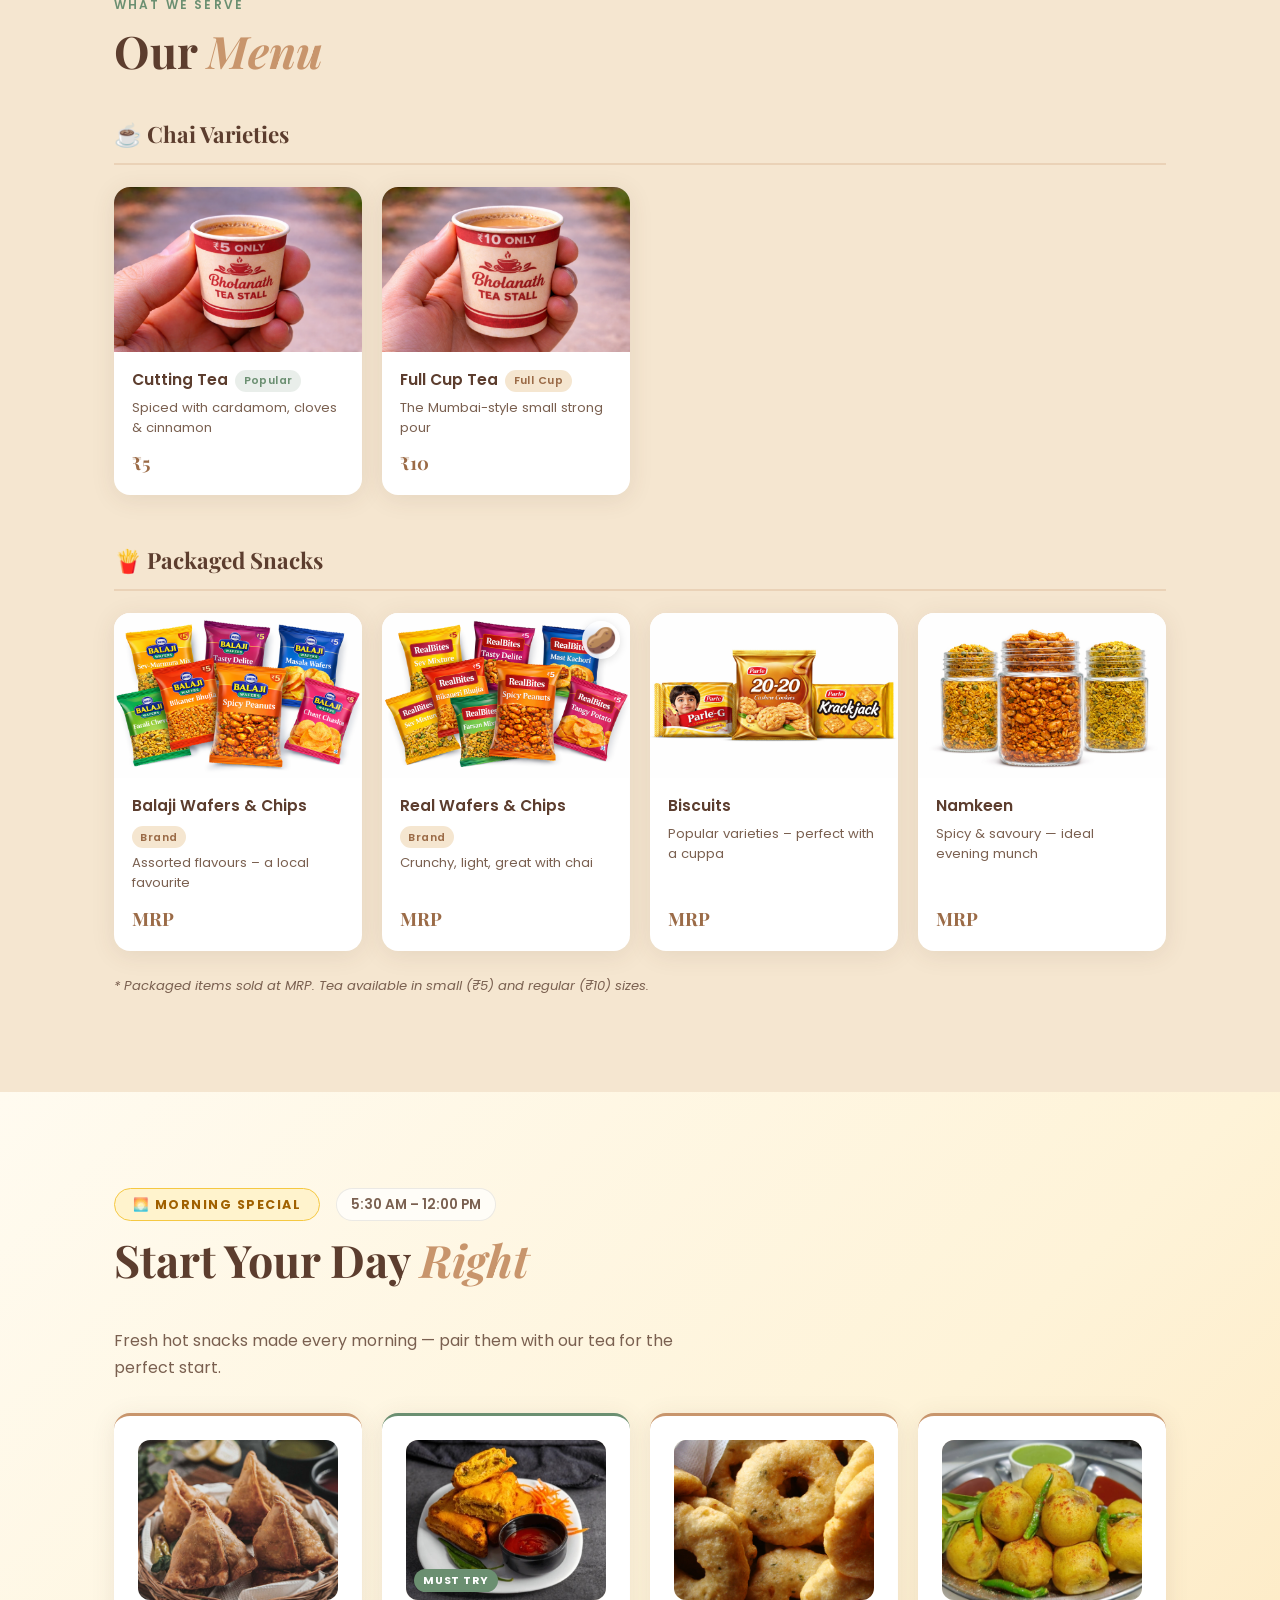
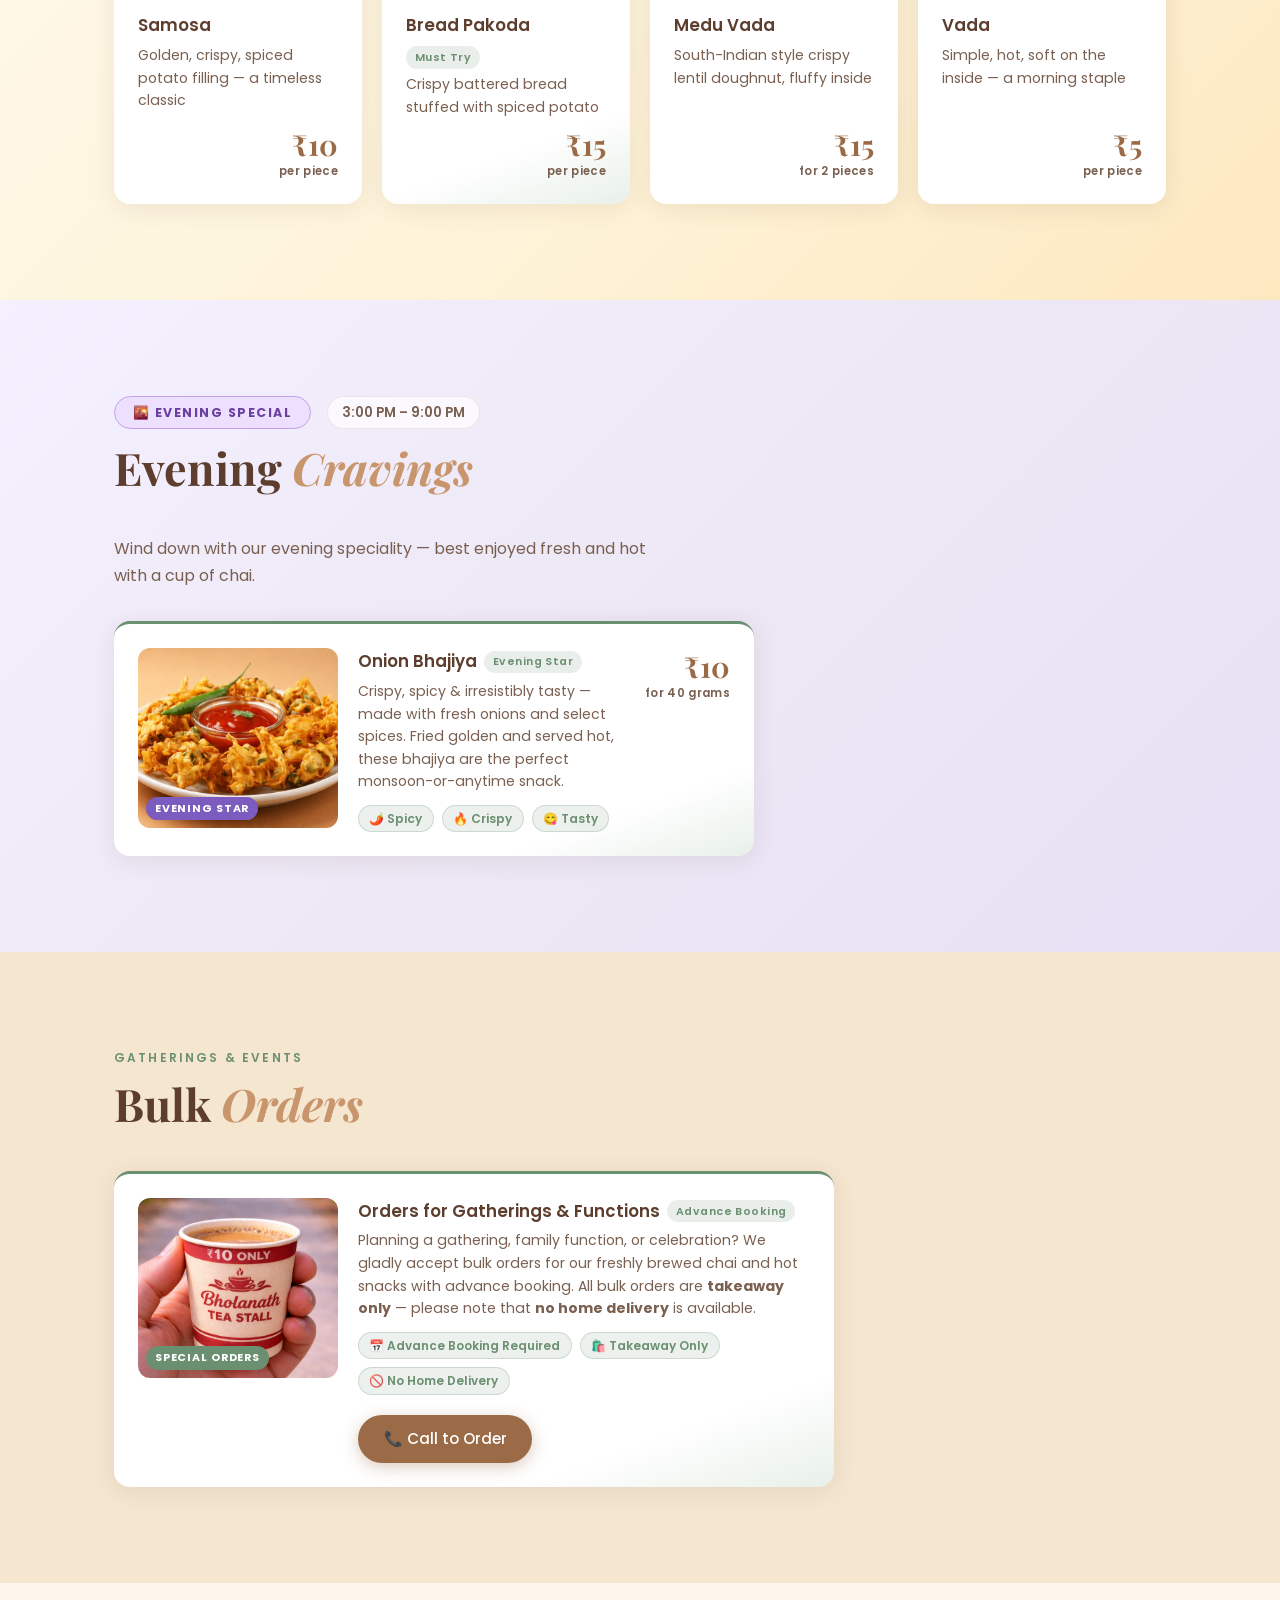
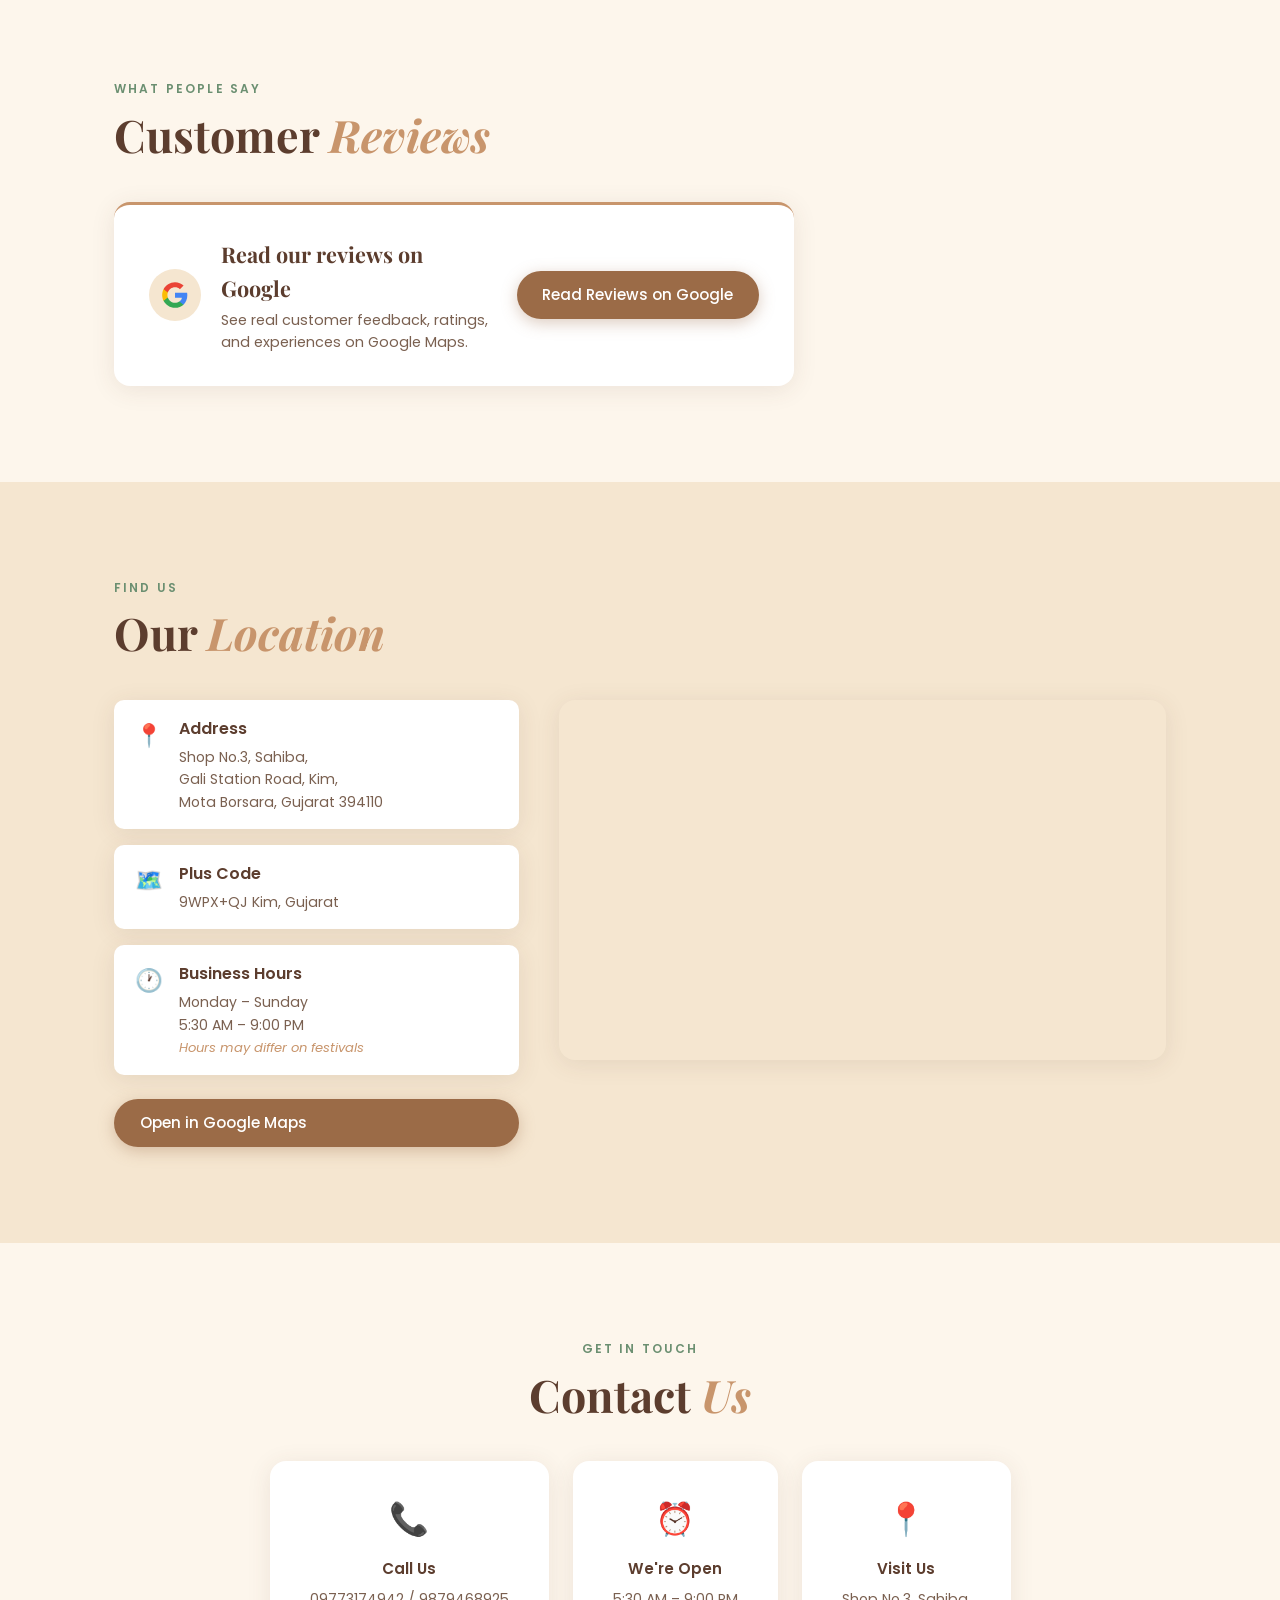
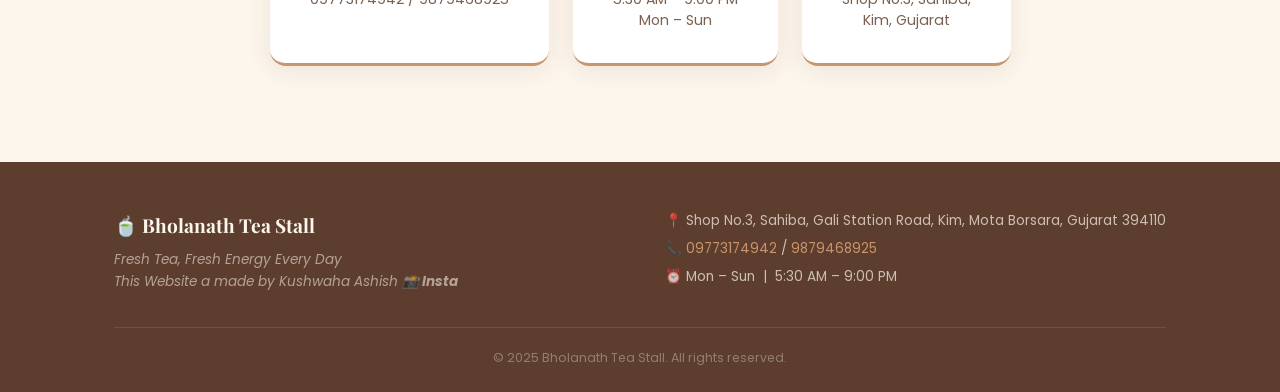
==== commit 95bba966: "Update site: Google reviews card, Bulk Orders section, SEO tags, JSON-LD, WhatsApp button, sitemap a" ====
--- a/index.html
+++ b/index.html
@@ -4,11 +4,74 @@
   <meta charset="UTF-8" />
   <meta name="viewport" content="width=device-width, initial-scale=1.0" />
   <title>Bholanath Tea Stall – Fresh Tea, Fresh Energy Every Day</title>
-  <link rel="shortcut icon" href="img/bholanath_tea_stall_favicon.png" type="image/x-icon">nk
+  <meta name="description" content="Enjoy freshly brewed chai, samosas, bread pakoda &amp; hot snacks at Bholanath Tea Stall in Kim, Gujarat. Open daily from 5:30 AM to 9:00 PM." />
+  <link rel="canonical" href="https://bholanathteastallshop.github.io/" />
+
+  <!-- Open Graph / Facebook -->
+  <meta property="og:type" content="website" />
+  <meta property="og:url" content="https://bholanathteastallshop.github.io/" />
+  <meta property="og:title" content="Bholanath Tea Stall – Fresh Tea, Fresh Energy Every Day" />
+  <meta property="og:description" content="Enjoy freshly brewed chai, samosas, bread pakoda &amp; hot snacks at Bholanath Tea Stall in Kim, Gujarat. Open daily from 5:30 AM to 9:00 PM." />
+  <meta property="og:image" content="https://bholanathteastallshop.github.io/img/rupees_10_tea_cup.png" />
+
+  <!-- Twitter -->
+  <meta name="twitter:card" content="summary_large_image" />
+  <meta name="twitter:url" content="https://bholanathteastallshop.github.io/" />
+  <meta name="twitter:title" content="Bholanath Tea Stall – Fresh Tea, Fresh Energy Every Day" />
+  <meta name="twitter:description" content="Enjoy freshly brewed chai, samosas, bread pakoda &amp; hot snacks at Bholanath Tea Stall in Kim, Gujarat. Open daily from 5:30 AM to 9:00 PM." />
+  <meta name="twitter:image" content="https://bholanathteastallshop.github.io/img/rupees_10_tea_cup.png" />
+
+  <link rel="shortcut icon" href="img/bholanath_tea_stall_favicon.png" type="image/x-icon" />
   <link rel="stylesheet" href="style.css" />
   <link rel="preconnect" href="https://fonts.googleapis.com" />
   <link rel="preconnect" href="https://fonts.gstatic.com" crossorigin />
   <link href="https://fonts.googleapis.com/css2?family=Playfair+Display:ital,wght@0,700;1,400&family=Poppins:wght@300;400;500;600&display=swap" rel="stylesheet" />
+  <script async src="https://pagead2.googlesyndication.com/pagead/js/adsbygoogle.js?client=ca-pub-2458897753508445"
+     crossorigin="anonymous"></script>
+
+  <!-- JSON-LD Structured Data -->
+  <script type="application/ld+json">
+  {
+    "@context": "https://schema.org",
+    "@type": "LocalBusiness",
+    "name": "Bholanath Tea Stall",
+    "image": "https://bholanathteastallshop.github.io/img/rupees_10_tea_cup.png",
+    "@id": "https://bholanathteastallshop.github.io/#localbusiness",
+    "url": "https://bholanathteastallshop.github.io/",
+    "telephone": ["+919773174942", "+919879468925"],
+    "priceRange": "₹",
+    "address": {
+      "@type": "PostalAddress",
+      "streetAddress": "Shop No.3, Sahiba, Gali Station Road",
+      "addressLocality": "Kim, Mota Borsara",
+      "addressRegion": "Gujarat",
+      "postalCode": "394110",
+      "addressCountry": "IN"
+    },
+    "geo": {
+      "@type": "GeoCoordinates",
+      "latitude": 21.386946,
+      "longitude": 72.946518
+    },
+    "openingHoursSpecification": [
+      {
+        "@type": "OpeningHoursSpecification",
+        "dayOfWeek": [
+          "Monday",
+          "Tuesday",
+          "Wednesday",
+          "Thursday",
+          "Friday",
+          "Saturday",
+          "Sunday"
+        ],
+        "opens": "05:30",
+        "closes": "21:00"
+      }
+    ],
+    "hasMap": "https://maps.app.goo.gl/2E3u4r5J4k2FtSk8A"
+  }
+  </script>
 </head>
 <body>
 
@@ -23,6 +86,7 @@
         <li><a href="#about">About</a></li>
         <li><a href="#menu">Menu</a></li>
         <li><a href="#morning-special">Specials</a></li>
+        <li><a href="#bulk-orders">Bulk Orders</a></li>
         <li><a href="#reviews">Reviews</a></li>
         <li><a href="#location">Location</a></li>
         <li><a href="#contact" class="nav-cta">Contact</a></li>
@@ -97,6 +161,9 @@
           <div class="img-menu-photo">
             <img src="img/rupees_5_tea_cup.png"
                  alt="Cutting Chai"
+                 width="1536"
+                 height="1024"
+                 loading="lazy"
                  onerror="this.parentElement.classList.add('img-fallback')" />
           </div>
           <div class="img-menu-info">
@@ -114,6 +181,9 @@
           <div class="img-menu-photo">
             <img src="img/rupees_10_tea_cup.png"
                  alt="Full Cup Chai"
+                 width="1536"
+                 height="1024"
+                 loading="lazy"
                  onerror="this.parentElement.classList.add('img-fallback')" />
           </div>
           <div class="img-menu-info">
@@ -136,6 +206,9 @@
           <div class="img-menu-photo">
             <img src="img/balaji_wafers.png"
                  alt="Balaji Wafers"
+                 width="1536"
+                 height="1024"
+                 loading="lazy"
                  onerror="this.parentElement.classList.add('img-fallback')" />
           </div>
           <div class="img-menu-info">
@@ -152,6 +225,9 @@
           <div class="img-menu-photo">
             <img src="img/real_bites.png"
                  alt="Real Chips"
+                 width="1536"
+                 height="1024"
+                 loading="lazy"
                  onerror="this.parentElement.classList.add('img-fallback')" />
             <div class="img-overlay-emoji">🥔</div>
           </div>
@@ -169,6 +245,9 @@
           <div class="img-menu-photo">
             <img src="img/parle_2020_jack.png"
                  alt="Biscuits"
+                 width="1536"
+                 height="1024"
+                 loading="lazy"
                  onerror="this.parentElement.classList.add('img-fallback')" />
           </div>
           <div class="img-menu-info">
@@ -184,6 +263,9 @@
           <div class="img-menu-photo">
             <img src="img/namkeen_jar.png"
                  alt="Namkeen"
+                 width="1536"
+                 height="1024"
+                 loading="lazy"
                  onerror="this.parentElement.classList.add('img-fallback')" />
           </div>
           <div class="img-menu-info">
@@ -216,6 +298,9 @@
           <div class="price-card-img">
             <img src="img/baked-samosas-ethos-scaled.jpg"
                  alt="Samosa"
+                 width="2048"
+                 height="1365"
+                 loading="lazy"
                  onerror="this.style.display='none';this.nextElementSibling.style.display='flex'" />
             <div class="price-img-fallback" style="display:none">🥟</div>
           </div>
@@ -233,6 +318,9 @@
           <div class="price-card-img">
             <img src="img/bread_pakoda.jpeg"
                  alt="Bread Pakoda"
+                 width="745"
+                 height="492"
+                 loading="lazy"
                  onerror="this.style.display='none';this.nextElementSibling.style.display='flex'" />
             <div class="price-img-fallback" style="display:none">🍞</div>
             <div class="price-img-badge">Must Try</div>
@@ -250,6 +338,10 @@
         <div class="price-card">
           <div class="price-card-img">
             <img src="img/Medu_Vada.jpeg"
+                 alt="Medu Vada"
+                 width="1944"
+                 height="2592"
+                 loading="lazy"
                  onerror="this.style.display='none';this.nextElementSibling.style.display='flex'" />
             <div class="price-img-fallback" style="display:none">🫓</div>
           </div>
@@ -267,6 +359,9 @@
           <div class="price-card-img">
             <img src="img/aloo_vada.png"
                  alt="Vada"
+                 width="1225"
+                 height="720"
+                 loading="lazy"
                  onerror="this.style.display='none';this.nextElementSibling.style.display='flex'" />
             <div class="price-img-fallback" style="display:none">🫔</div>
           </div>
@@ -299,6 +394,9 @@
           <div class="price-card-img price-card-img-wide">
             <img src="img/bhajiya.png"
                  alt="Onion Bhajiya"
+                 width="1536"
+                 height="1024"
+                 loading="lazy"
                  onerror="this.style.display='none';this.nextElementSibling.style.display='flex'" />
             <div class="price-img-fallback" style="display:none">🧅</div>
             <div class="price-img-badge badge-eve">Evening Star</div>
@@ -322,62 +420,63 @@
     </div>
   </section>
 
+  <!-- BULK ORDERS -->
+  <section class="section section-tint" id="bulk-orders">
+    <div class="container">
+      <div class="section-label">Gatherings &amp; Events</div>
+      <h2 class="section-title">Bulk <em>Orders</em></h2>
+      <div class="price-grid price-grid-single" style="max-width: 720px;">
+
+        <div class="price-card price-card-featured price-card-wide">
+          <div class="price-card-img price-card-img-wide">
+            <img src="img/rupees_10_tea_cup.png"
+                 alt="Bulk Orders"
+                 width="1536"
+                 height="1024"
+                 loading="lazy"
+                 onerror="this.style.display='none';this.nextElementSibling.style.display='flex'" />
+            <div class="price-img-fallback" style="display:none">☕</div>
+            <div class="price-img-badge">Special Orders</div>
+          </div>
+          <div class="price-card-body">
+            <h4>Orders for Gatherings &amp; Functions <span class="tag popular">Advance Booking</span></h4>
+            <p>Planning a gathering, family function, or celebration? We gladly accept bulk orders for our freshly brewed chai and hot snacks with advance booking. All bulk orders are <strong>takeaway only</strong> — please note that <strong>no home delivery</strong> is available.</p>
+            <div class="bhajiya-tags">
+              <span class="trait-tag">📅 Advance Booking Required</span>
+              <span class="trait-tag">🛍️ Takeaway Only</span>
+              <span class="trait-tag">🚫 No Home Delivery</span>
+            </div>
+            <div style="margin-top: 1.25rem;">
+              <a href="tel:09773174942" class="btn btn-primary">📞 Call to Order</a>
+            </div>
+          </div>
+        </div>
+
+      </div>
+    </div>
+  </section>
+
   <!-- REVIEWS -->
   <section class="section" id="reviews">
     <div class="container">
       <div class="section-label">What People Say</div>
       <h2 class="section-title">Customer <em>Reviews</em></h2>
-      <div class="rating-summary">
-        <div class="rating-score">4.7</div>
-        <div class="rating-info">
-          <div class="stars">★★★★<span class="star-half">★</span></div>
-          <div class="rating-count">Based on 57 Reviews</div>
-        </div>
-      </div>
-      <div class="reviews-grid">
-
-        <div class="review-card">
-          <div class="review-stars">★★★★★</div>
-          <p class="review-text">"Tea and Bread Pakoda taste really good. Perfect for mornings!"</p>
-          <div class="review-author">— Pandey Yash</div>
-        </div>
-
-        <div class="review-card">
-          <div class="review-stars">★★★★★</div>
-          <p class="review-text">"Best masala chai in Kim. The ginger tea is something else entirely."</p>
-          <div class="review-author">— Local Resident</div>
-        </div>
-
-        <div class="review-card">
-          <div class="review-stars">★★★★☆</div>
-          <p class="review-text">"Very affordable and tasty. A must-visit if you're around Gali Station Road."</p>
-          <div class="review-author">— Daily Commuter</div>
-        </div>
-
-        <div class="review-card">
-          <div class="review-stars">★★★★★</div>
-          <p class="review-text">"Early morning chai here sets the tone for the whole day. Highly recommend!"</p>
-          <div class="review-author">— Morning Regular</div>
-        </div>
-
-        <div class="review-card">
-          <div class="review-stars">★★★★☆</div>
-          <p class="review-text">"Friendly service and piping hot chai. The cutting chai is spot on."</p>
-          <div class="review-author">— Satisfied Customer</div>
-        </div>
-
-        <div class="review-card">
-          <div class="review-stars">★★★★☆</div>
-          <p class="review-text">"Simple, clean stall with great taste. Bread pakoda with chai is unbeatable combo."</p>
-          <div class="review-author">— Tea Enthusiast</div>
-        </div>
-
-        <div class="review-card">
-          <div class="review-stars">★★★★★</div>
-          <p class="review-text">"Open so early and the tea is always fresh and hot. Never disappoints!"</p>
-          <div class="review-author">— Early Bird</div>
-        </div>
-
+      <div class="google-review-card review-card">
+        <div class="google-review-content">
+          <div class="google-review-icon">
+            <svg width="28" height="28" viewBox="0 0 24 24" fill="none" xmlns="http://www.w3.org/2000/svg">
+              <path d="M22.56 12.25c0-.78-.07-1.53-.2-2.25H12v4.26h5.92c-.26 1.37-1.04 2.53-2.21 3.31v2.77h3.57c2.08-1.92 3.28-4.74 3.28-8.09z" fill="#4285F4"/>
+              <path d="M12 23c2.97 0 5.46-.98 7.28-2.66l-3.57-2.77c-.98.66-2.23 1.06-3.71 1.06-2.86 0-5.29-1.93-6.16-4.53H2.18v2.84C3.99 20.53 7.7 23 12 23z" fill="#34A853"/>
+              <path d="M5.84 14.09c-.22-.66-.35-1.36-.35-2.09s.13-1.43.35-2.09V7.06H2.18C1.43 8.55 1 10.22 1 12s.43 3.45 1.18 4.94l2.85-2.22.81-.63z" fill="#FBBC05"/>
+              <path d="M12 5.38c1.62 0 3.06.56 4.21 1.64l3.15-3.15C17.45 2.09 14.97 1 12 1 7.7 1 3.99 3.47 2.18 7.06l3.66 2.84c.87-2.6 3.3-4.52 6.16-4.52z" fill="#EA4335"/>
+            </svg>
+          </div>
+          <div class="google-review-info">
+            <h3 class="google-review-title">Read our reviews on Google</h3>
+            <p class="google-review-desc">See real customer feedback, ratings, and experiences on Google Maps.</p>
+          </div>
+        </div>
+        <a href="https://maps.app.goo.gl/2E3u4r5J4k2FtSk8A" target="_blank" rel="noopener noreferrer" class="btn btn-primary">Read Reviews on Google</a>
       </div>
     </div>
   </section>
@@ -472,6 +571,17 @@
     </div>
   </footer>
 
+  <!-- Floating WhatsApp Button -->
+  <a href="https://wa.me/919773174942?text=Hi%2C%20I%27d%20like%20to%20know%20more%20about%20Bholanath%20Tea%20Stall."
+     class="whatsapp-float"
+     target="_blank"
+     rel="noopener noreferrer"
+     aria-label="Chat with Bholanath Tea Stall on WhatsApp">
+    <svg width="34" height="34" viewBox="0 0 24 24" fill="white">
+      <path d="M12.04 2C6.58 2 2.13 6.45 2.13 11.91C2.13 13.66 2.59 15.36 3.45 16.86L2.05 22L7.3 20.62C8.75 21.41 10.38 21.83 12.04 21.83C17.5 21.83 21.95 17.38 21.95 11.92C21.95 9.27 20.92 6.78 19.05 4.91C17.18 3.03 14.69 2 12.04 2ZM12.04 3.67C14.25 3.67 16.31 4.53 17.87 6.09C19.42 7.65 20.28 9.72 20.28 11.92C20.28 16.46 16.58 20.15 12.04 20.15C10.56 20.15 9.11 19.76 7.85 19.01L7.55 18.83L4.43 19.65L5.26 16.61L5.06 16.29C4.24 14.99 3.81 13.47 3.81 11.91C3.81 7.37 7.5 3.67 12.04 3.67ZM8.53 7.33C8.37 7.33 8.1 7.39 7.87 7.64C7.65 7.89 7.02 8.48 7.02 9.68C7.02 10.88 7.9 12.04 8.02 12.2C8.15 12.37 9.71 14.88 12.18 15.86C14.24 16.67 14.65 16.51 15.1 16.47C15.54 16.43 16.54 15.88 16.74 15.31C16.95 14.74 16.95 14.25 16.89 14.15C16.82 14.05 16.66 13.99 16.41 13.86C16.16 13.74 14.94 13.14 14.71 13.06C14.49 12.97 14.32 12.93 14.15 13.18C13.99 13.43 13.51 13.99 13.37 14.15C13.23 14.32 13.08 14.34 12.83 14.21C12.59 14.09 11.79 13.82 10.84 12.98C10.11 12.32 9.61 11.51 9.47 11.26C9.33 11.02 9.45 10.88 9.58 10.76C9.69 10.65 9.83 10.47 9.95 10.33C10.08 10.18 10.12 10.08 10.2 9.92C10.28 9.75 10.24 9.61 10.18 9.49C10.12 9.36 9.64 8.2 9.45 7.73C9.25 7.27 9.06 7.33 8.92 7.32C8.78 7.32 8.62 7.33 8.53 7.33Z"/>
+    </svg>
+  </a>
+
   <script src="script.js"></script>
 </body>
 </html>
--- a/style.css
+++ b/style.css
@@ -529,6 +529,58 @@
   color: var(--deep-brown);
 }
 
+.google-review-card {
+  background: var(--white);
+  border-radius: var(--radius);
+  padding: 2rem 2.2rem;
+  box-shadow: var(--shadow);
+  border-top: 3px solid var(--light-brown);
+  display: flex;
+  align-items: center;
+  justify-content: space-between;
+  gap: 1.5rem;
+  flex-wrap: wrap;
+  max-width: 680px;
+  transition: transform 0.25s, box-shadow 0.25s;
+}
+
+.google-review-card:hover {
+  transform: translateY(-4px);
+  box-shadow: var(--shadow-hover);
+}
+
+.google-review-content {
+  display: flex;
+  align-items: center;
+  gap: 1.25rem;
+  flex: 1;
+  min-width: 260px;
+}
+
+.google-review-icon {
+  width: 52px;
+  height: 52px;
+  border-radius: 50%;
+  background: var(--beige);
+  display: flex;
+  align-items: center;
+  justify-content: center;
+  flex-shrink: 0;
+}
+
+.google-review-title {
+  font-family: var(--font-display);
+  font-size: 1.35rem;
+  color: var(--deep-brown);
+  margin-bottom: 0.3rem;
+}
+
+.google-review-desc {
+  font-size: 0.9rem;
+  color: var(--text-muted);
+  line-height: 1.5;
+}
+
 /* ===========================
    Location
    =========================== */
@@ -1147,6 +1199,18 @@
 
   .rating-summary { flex-direction: column; text-align: center; }
 
+  .google-review-card {
+    padding: 1.5rem;
+    flex-direction: column;
+    align-items: flex-start;
+  }
+
+  .google-review-content {
+    flex-direction: column;
+    align-items: flex-start;
+    gap: 0.75rem;
+  }
+
   .footer-inner { flex-direction: column; gap: 1.5rem; }
 
   .reviews-grid { grid-template-columns: 1fr; }
@@ -1171,3 +1235,48 @@
   opacity: 1;
   transform: translateY(0);
 }
+
+/* ===========================
+   Floating WhatsApp Button
+   =========================== */
+.whatsapp-float {
+  position: fixed;
+  bottom: 24px;
+  right: 24px;
+  width: 58px;
+  height: 58px;
+  background-color: #25D366;
+  color: #ffffff;
+  border-radius: 50%;
+  display: flex;
+  align-items: center;
+  justify-content: center;
+  box-shadow: 0 4px 16px rgba(37, 211, 102, 0.45);
+  z-index: 999;
+  transition: transform 0.25s ease, box-shadow 0.25s ease, background-color 0.25s ease;
+  text-decoration: none;
+}
+
+.whatsapp-float:hover {
+  background-color: #20ba59;
+  transform: translateY(-4px) scale(1.06);
+  box-shadow: 0 6px 24px rgba(37, 211, 102, 0.6);
+  color: #ffffff;
+}
+
+.whatsapp-float:active {
+  transform: scale(0.96);
+}
+
+@media (max-width: 480px) {
+  .whatsapp-float {
+    bottom: 20px;
+    right: 20px;
+    width: 52px;
+    height: 52px;
+  }
+  .whatsapp-float svg {
+    width: 30px;
+    height: 30px;
+  }
+}
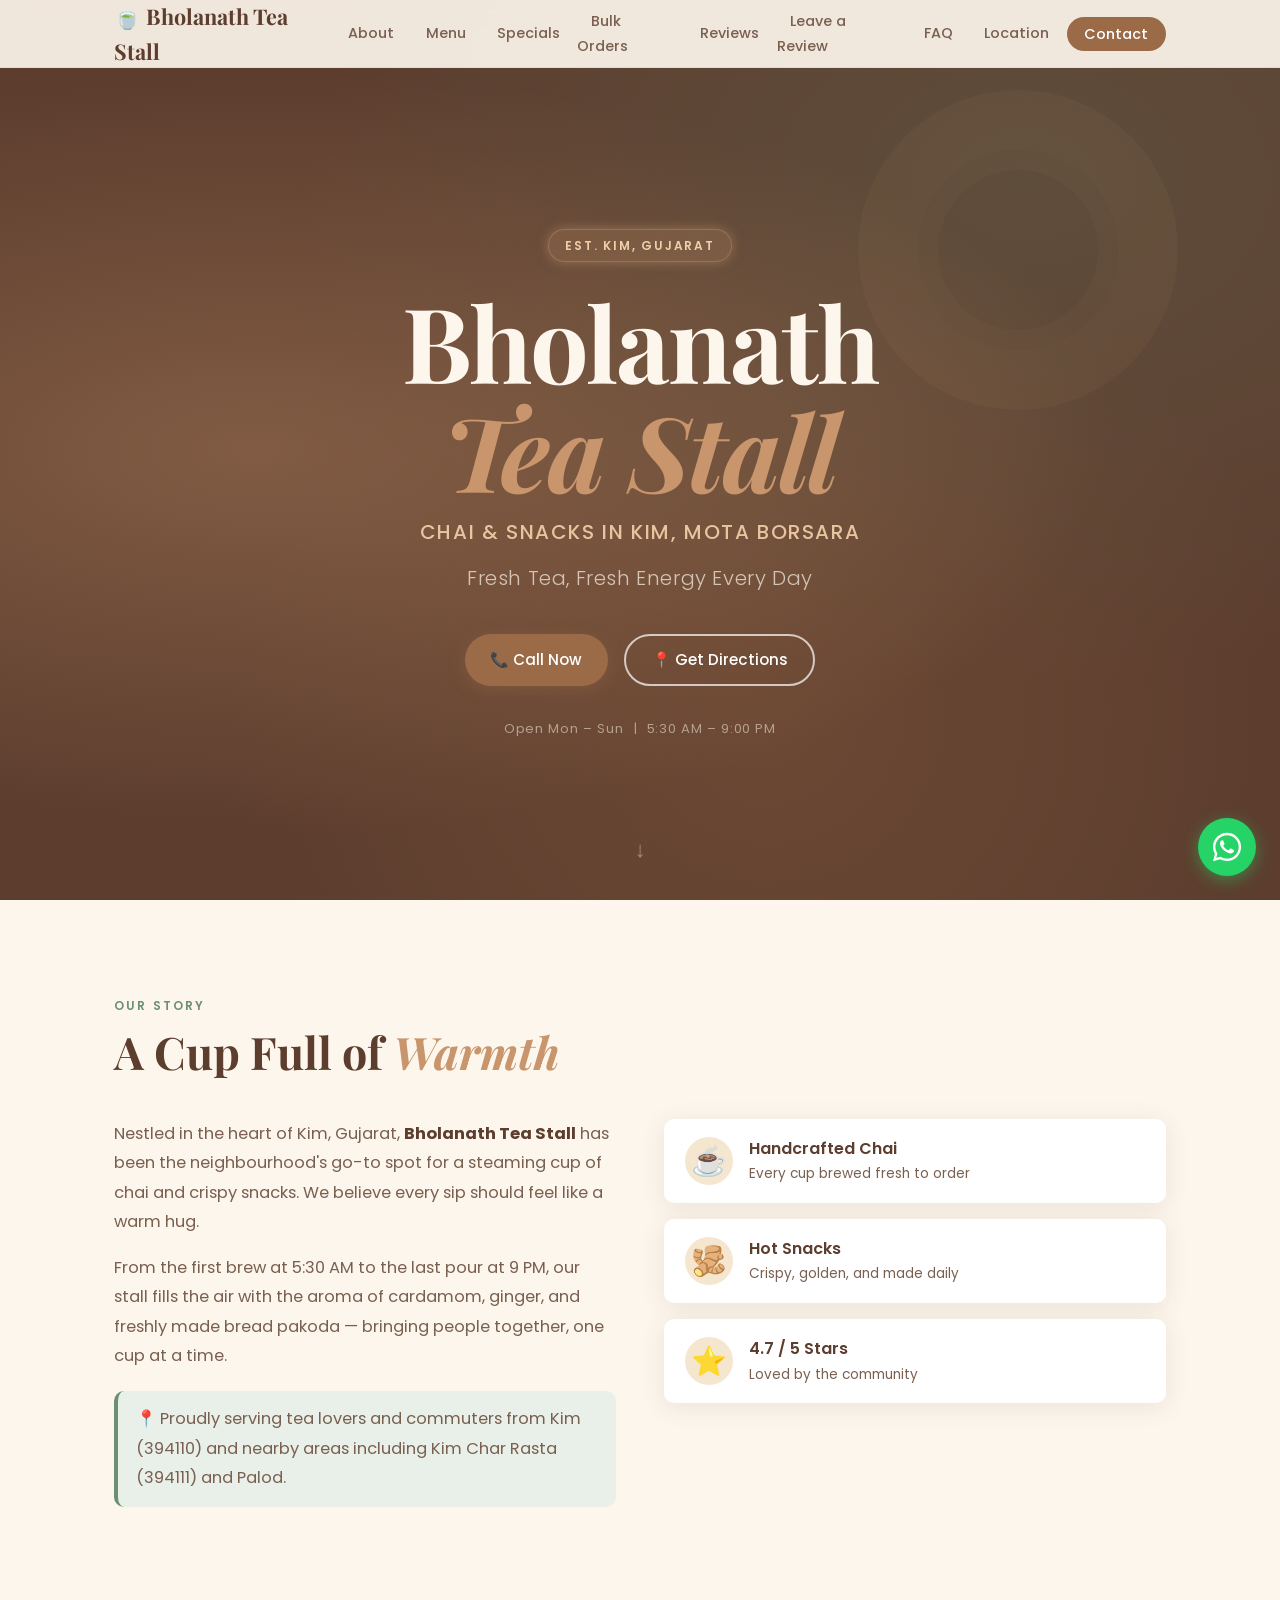
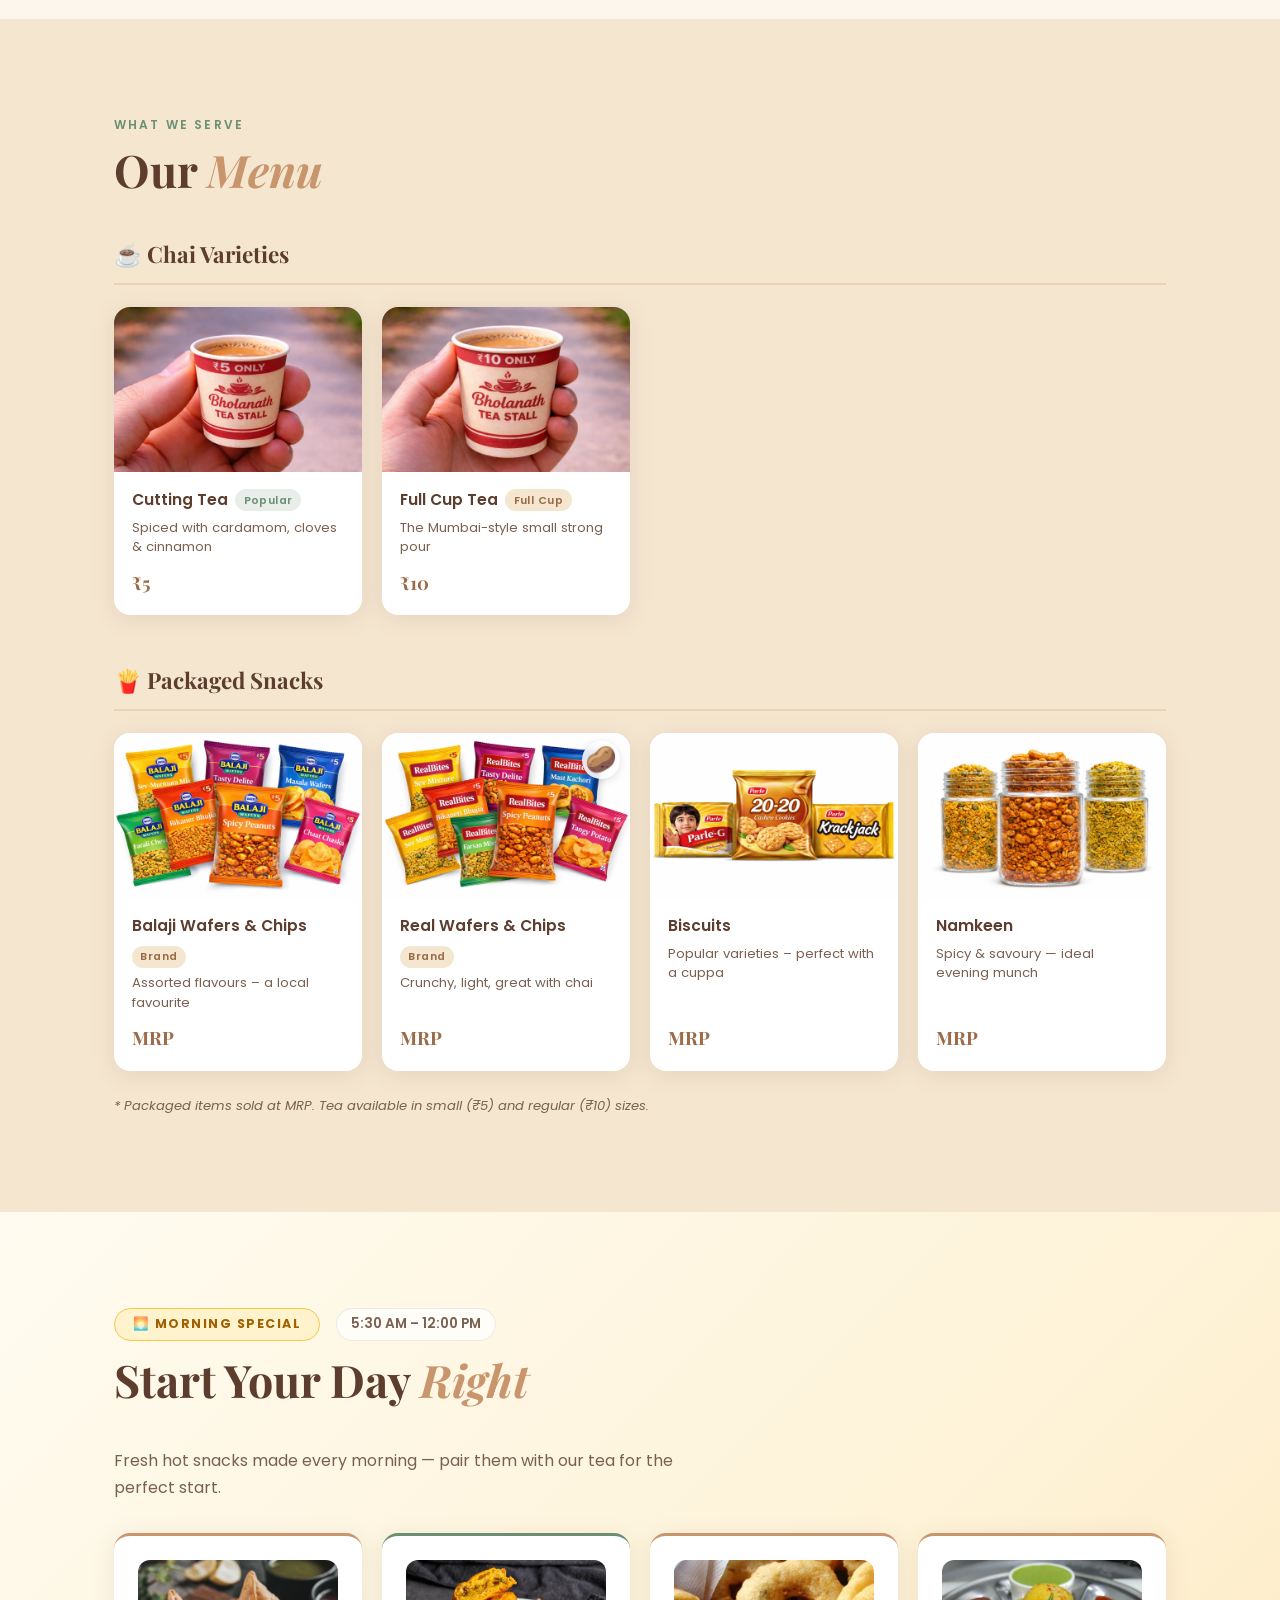
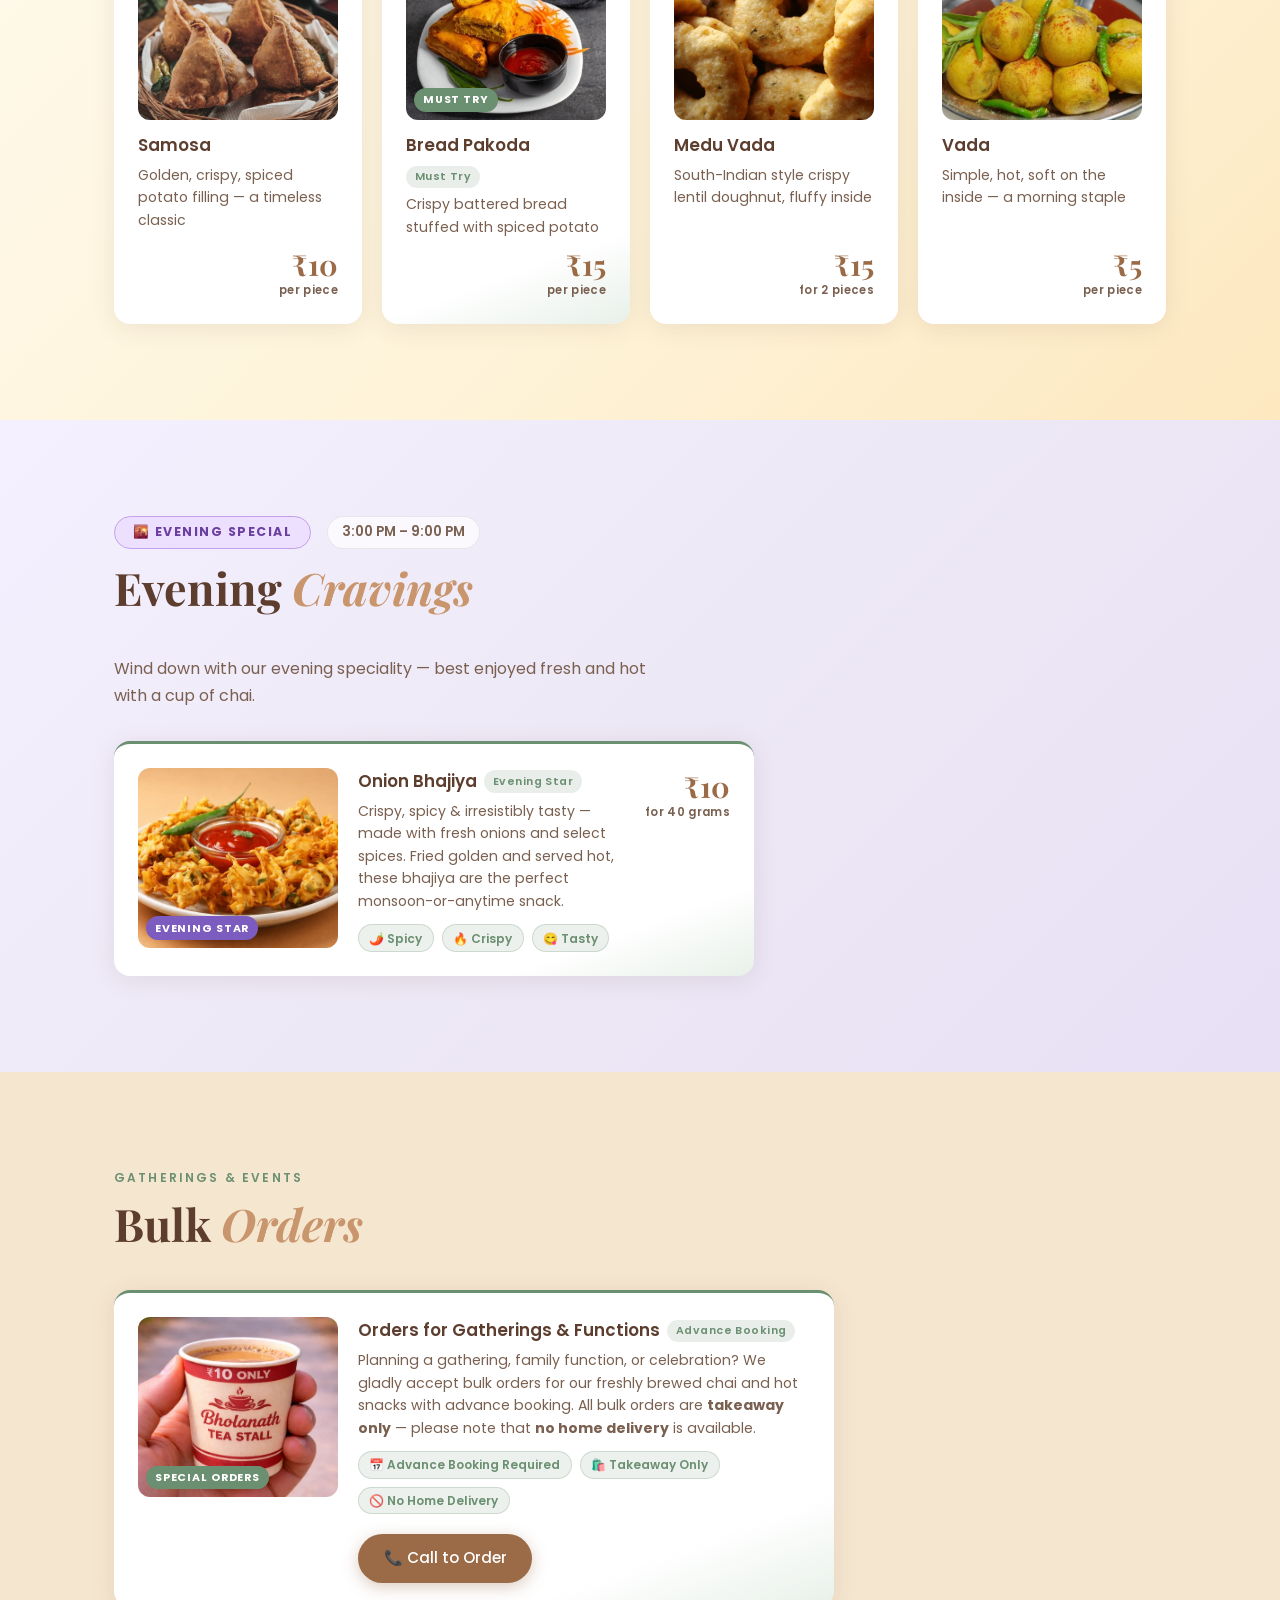
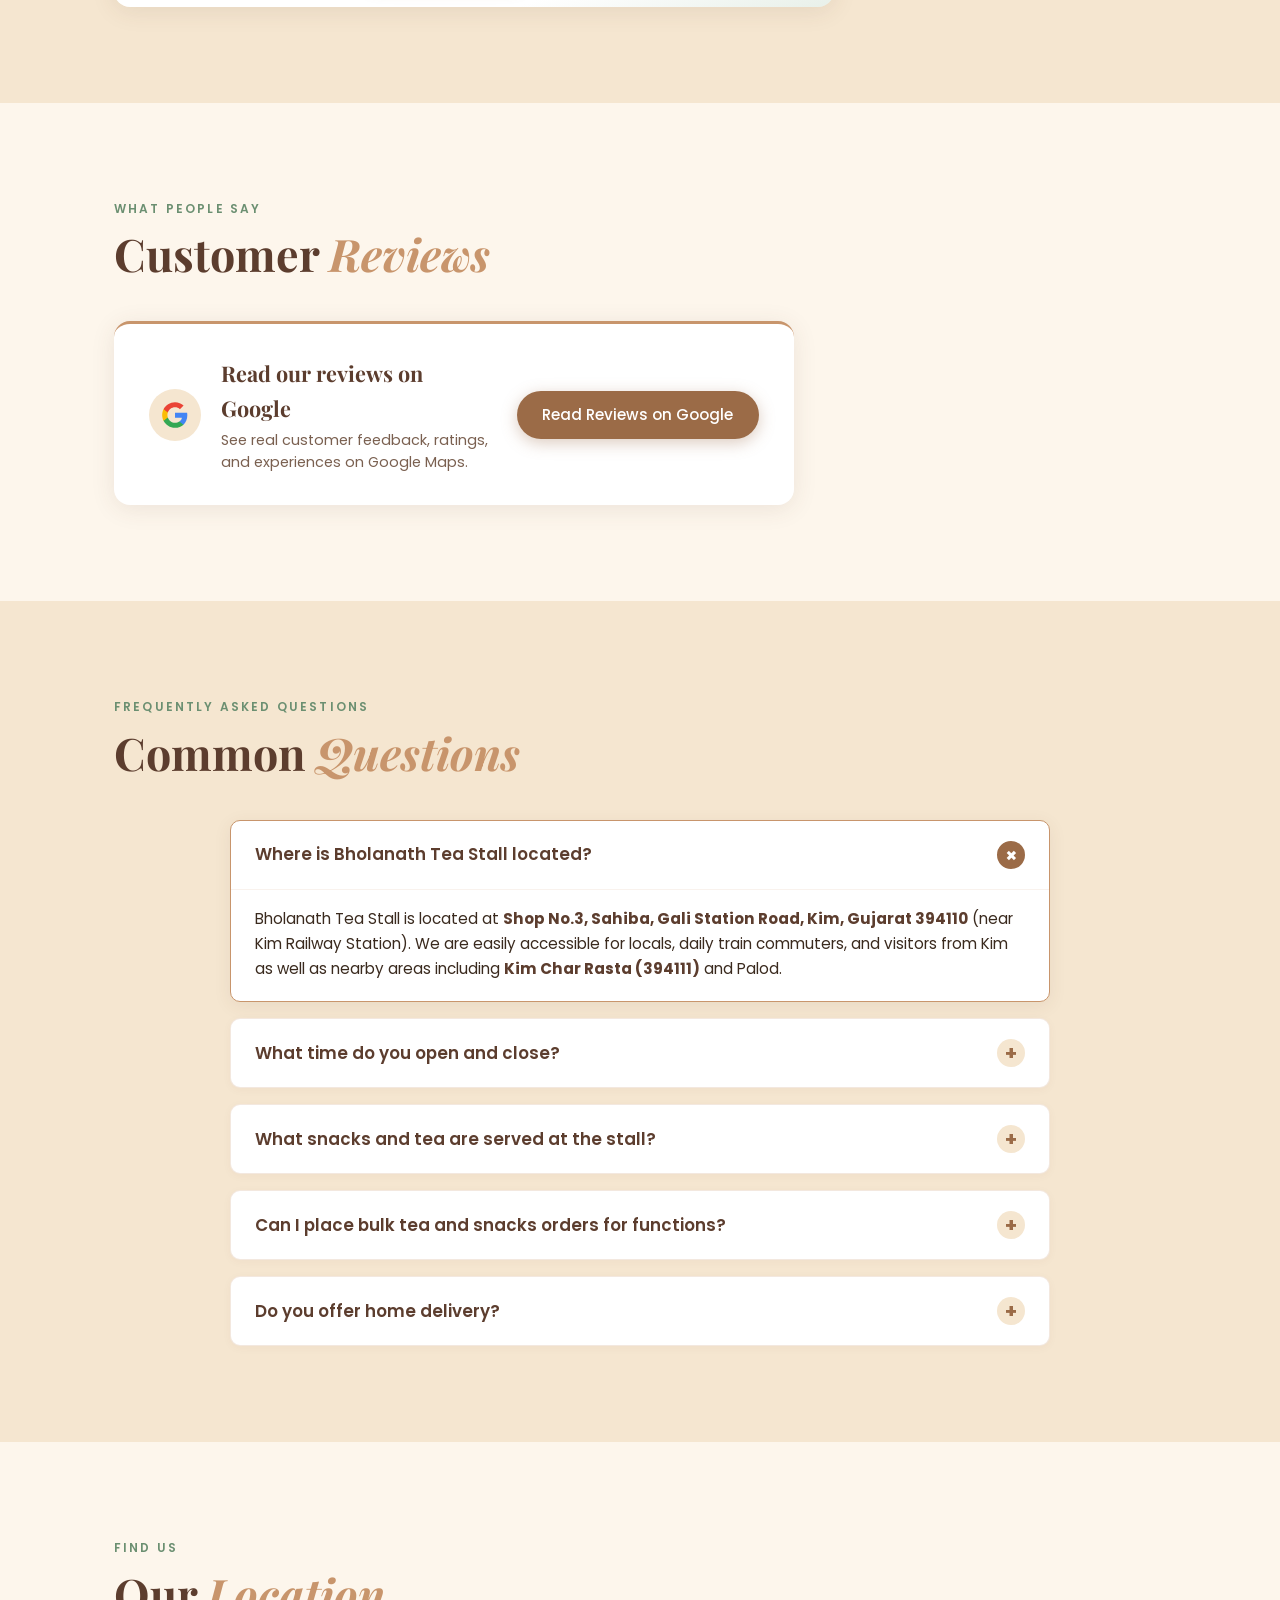
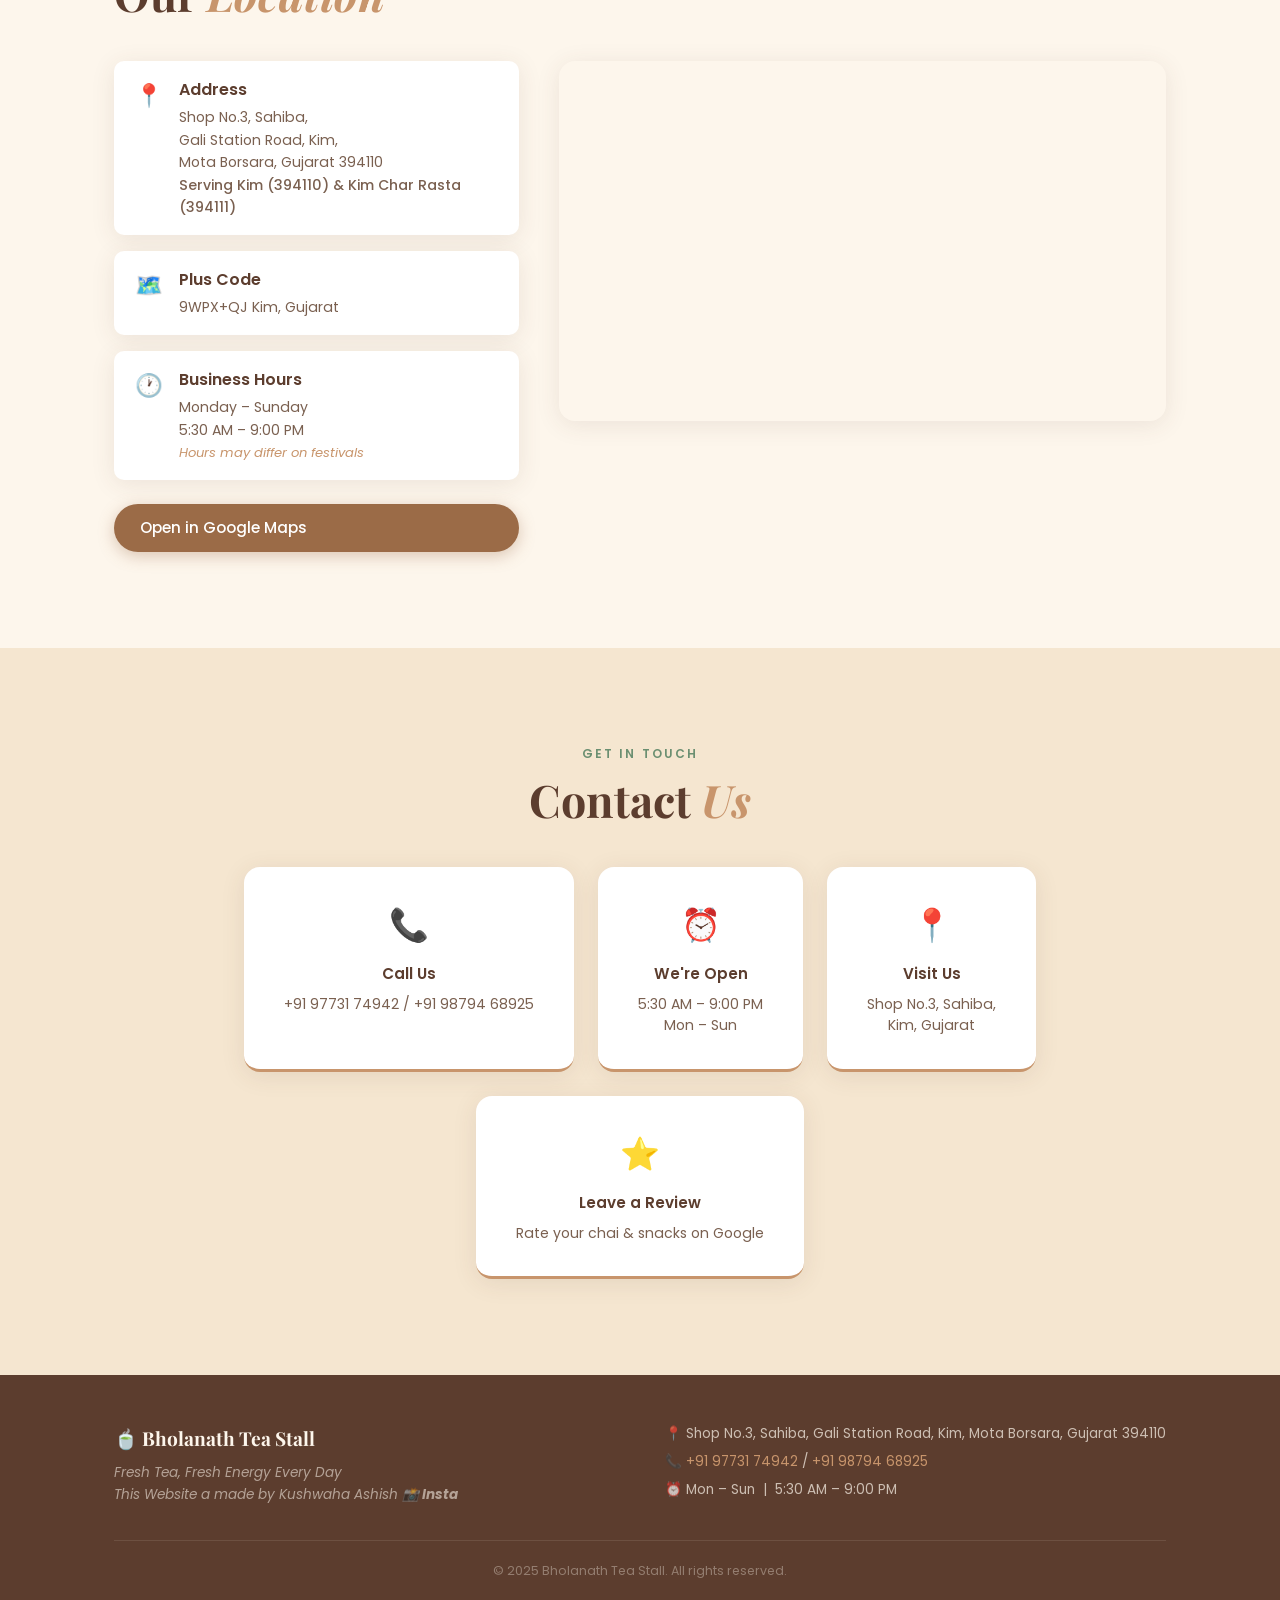
==== commit 3c9a8007: "Enhance SEO, optimize images to WebP, add trilingual Google Review Helper and printable A5 counter c" ====
--- a/index.html
+++ b/index.html
@@ -3,25 +3,27 @@
 <head>
   <meta charset="UTF-8" />
   <meta name="viewport" content="width=device-width, initial-scale=1.0" />
-  <title>Bholanath Tea Stall – Fresh Tea, Fresh Energy Every Day</title>
-  <meta name="description" content="Enjoy freshly brewed chai, samosas, bread pakoda &amp; hot snacks at Bholanath Tea Stall in Kim, Gujarat. Open daily from 5:30 AM to 9:00 PM." />
+  <title>Bholanath Tea Stall – Best Chai &amp; Bread Pakoda in Kim, Gujarat 394110</title>
+  <meta name="description" content="Fresh cutting chai, samosa &amp; bread pakoda at Gali Station Road, Kim (394110). Open daily 5:30 AM–9 PM. Call 09773174942." />
   <link rel="canonical" href="https://bholanathteastallshop.github.io/" />
 
   <!-- Open Graph / Facebook -->
   <meta property="og:type" content="website" />
   <meta property="og:url" content="https://bholanathteastallshop.github.io/" />
-  <meta property="og:title" content="Bholanath Tea Stall – Fresh Tea, Fresh Energy Every Day" />
-  <meta property="og:description" content="Enjoy freshly brewed chai, samosas, bread pakoda &amp; hot snacks at Bholanath Tea Stall in Kim, Gujarat. Open daily from 5:30 AM to 9:00 PM." />
-  <meta property="og:image" content="https://bholanathteastallshop.github.io/img/rupees_10_tea_cup.png" />
+  <meta property="og:title" content="Bholanath Tea Stall – Best Chai &amp; Bread Pakoda in Kim, Gujarat 394110" />
+  <meta property="og:description" content="Fresh cutting chai, samosa &amp; bread pakoda at Gali Station Road, Kim (394110). Open daily 5:30 AM–9 PM. Call 09773174942." />
+  <meta property="og:image" content="https://bholanathteastallshop.github.io/img/bholanath-special-chai-kim.webp" />
 
   <!-- Twitter -->
   <meta name="twitter:card" content="summary_large_image" />
   <meta name="twitter:url" content="https://bholanathteastallshop.github.io/" />
-  <meta name="twitter:title" content="Bholanath Tea Stall – Fresh Tea, Fresh Energy Every Day" />
-  <meta name="twitter:description" content="Enjoy freshly brewed chai, samosas, bread pakoda &amp; hot snacks at Bholanath Tea Stall in Kim, Gujarat. Open daily from 5:30 AM to 9:00 PM." />
-  <meta name="twitter:image" content="https://bholanathteastallshop.github.io/img/rupees_10_tea_cup.png" />
-
-  <link rel="shortcut icon" href="img/bholanath_tea_stall_favicon.png" type="image/x-icon" />
+  <meta name="twitter:title" content="Bholanath Tea Stall – Best Chai &amp; Bread Pakoda in Kim, Gujarat 394110" />
+  <meta name="twitter:description" content="Fresh cutting chai, samosa &amp; bread pakoda at Gali Station Road, Kim (394110). Open daily 5:30 AM–9 PM. Call 09773174942." />
+  <meta name="twitter:image" content="https://bholanathteastallshop.github.io/img/bholanath-special-chai-kim.webp" />
+
+  <link rel="icon" type="image/png" sizes="128x128" href="img/bholanath-tea-stall-favicon.png" />
+  <link rel="icon" type="image/webp" sizes="128x128" href="img/bholanath-tea-stall-favicon.webp" />
+  <link rel="shortcut icon" href="favicon.ico" type="image/x-icon" />
   <link rel="stylesheet" href="style.css" />
   <link rel="preconnect" href="https://fonts.googleapis.com" />
   <link rel="preconnect" href="https://fonts.gstatic.com" crossorigin />
@@ -33,42 +35,22 @@
   <script type="application/ld+json">
   {
     "@context": "https://schema.org",
-    "@type": "LocalBusiness",
+    "@type": "CafeOrCoffeeShop",
     "name": "Bholanath Tea Stall",
-    "image": "https://bholanathteastallshop.github.io/img/rupees_10_tea_cup.png",
-    "@id": "https://bholanathteastallshop.github.io/#localbusiness",
     "url": "https://bholanathteastallshop.github.io/",
-    "telephone": ["+919773174942", "+919879468925"],
+    "telephone": "+919773174942",
     "priceRange": "₹",
+    "servesCuisine": "Indian tea and snacks",
     "address": {
       "@type": "PostalAddress",
       "streetAddress": "Shop No.3, Sahiba, Gali Station Road",
-      "addressLocality": "Kim, Mota Borsara",
+      "addressLocality": "Kim",
       "addressRegion": "Gujarat",
       "postalCode": "394110",
       "addressCountry": "IN"
     },
-    "geo": {
-      "@type": "GeoCoordinates",
-      "latitude": 21.386946,
-      "longitude": 72.946518
-    },
-    "openingHoursSpecification": [
-      {
-        "@type": "OpeningHoursSpecification",
-        "dayOfWeek": [
-          "Monday",
-          "Tuesday",
-          "Wednesday",
-          "Thursday",
-          "Friday",
-          "Saturday",
-          "Sunday"
-        ],
-        "opens": "05:30",
-        "closes": "21:00"
-      }
-    ],
+    "geo": { "@type": "GeoCoordinates", "latitude": 21.386946, "longitude": 72.946518 },
+    "openingHours": "Mo-Su 05:30-21:00",
     "hasMap": "https://maps.app.goo.gl/2E3u4r5J4k2FtSk8A"
   }
   </script>
@@ -88,6 +70,8 @@
         <li><a href="#morning-special">Specials</a></li>
         <li><a href="#bulk-orders">Bulk Orders</a></li>
         <li><a href="#reviews">Reviews</a></li>
+        <li><a href="review.html">Leave a Review</a></li>
+        <li><a href="#faq">FAQ</a></li>
         <li><a href="#location">Location</a></li>
         <li><a href="#contact" class="nav-cta">Contact</a></li>
       </ul>
@@ -99,10 +83,13 @@
     <div class="hero-bg"></div>
     <div class="hero-content">
       <span class="hero-badge">Est. Kim, Gujarat</span>
-      <h1 class="hero-title">Bholanath<br /><em>Tea Stall</em></h1>
+      <h1 class="hero-title">
+        Bholanath<br /><em>Tea Stall</em>
+        <span class="hero-location-subheading">Chai &amp; Snacks in Kim, Mota Borsara</span>
+      </h1>
       <p class="hero-tagline">Fresh Tea, Fresh Energy Every Day</p>
       <div class="hero-actions">
-        <a href="tel:09773174942" class="btn btn-primary">📞 Call Now</a>
+        <a href="tel:+919773174942" class="btn btn-primary">📞 Call Now</a>
         <a href="#location" class="btn btn-outline">📍 Get Directions</a>
       </div>
       <div class="hero-hours">Open Mon – Sun &nbsp;|&nbsp; 5:30 AM – 9:00 PM</div>
@@ -119,6 +106,7 @@
         <div class="about-text">
           <p>Nestled in the heart of Kim, Gujarat, <strong>Bholanath Tea Stall</strong> has been the neighbourhood's go-to spot for a steaming cup of chai and crispy snacks. We believe every sip should feel like a warm hug.</p>
           <p>From the first brew at 5:30 AM to the last pour at 9 PM, our stall fills the air with the aroma of cardamom, ginger, and freshly made bread pakoda — bringing people together, one cup at a time.</p>
+          <p class="service-area-text">📍 Proudly serving tea lovers and commuters from Kim (394110) and nearby areas including Kim Char Rasta (394111) and Palod.</p>
         </div>
         <div class="about-highlights">
           <div class="highlight-card">
@@ -159,10 +147,10 @@
 
         <div class="img-menu-card">
           <div class="img-menu-photo">
-            <img src="img/rupees_5_tea_cup.png"
-                 alt="Cutting Chai"
-                 width="1536"
-                 height="1024"
+            <img src="img/bholanath-cutting-chai-kim.webp"
+                 alt="Cutting chai at Bholanath Tea Stall, Kim"
+                 width="1200"
+                 height="800"
                  loading="lazy"
                  onerror="this.parentElement.classList.add('img-fallback')" />
           </div>
@@ -179,10 +167,10 @@
         
         <div class="img-menu-card">
           <div class="img-menu-photo">
-            <img src="img/rupees_10_tea_cup.png"
-                 alt="Full Cup Chai"
-                 width="1536"
-                 height="1024"
+            <img src="img/bholanath-special-chai-kim.webp"
+                 alt="Freshly brewed full cup tea at Bholanath Tea Stall, Kim"
+                 width="1200"
+                 height="800"
                  loading="lazy"
                  onerror="this.parentElement.classList.add('img-fallback')" />
           </div>
@@ -204,10 +192,10 @@
 
         <div class="img-menu-card">
           <div class="img-menu-photo">
-            <img src="img/balaji_wafers.png"
-                 alt="Balaji Wafers"
-                 width="1536"
-                 height="1024"
+            <img src="img/balaji-wafers-snacks-kim.webp"
+                 alt="Balaji wafers and chips packet at Bholanath Tea Stall, Kim"
+                 width="1200"
+                 height="800"
                  loading="lazy"
                  onerror="this.parentElement.classList.add('img-fallback')" />
           </div>
@@ -223,10 +211,10 @@
 
         <div class="img-menu-card">
           <div class="img-menu-photo">
-            <img src="img/real_bites.png"
-                 alt="Real Chips"
-                 width="1536"
-                 height="1024"
+            <img src="img/real-namkeen-wafers-kim.webp"
+                 alt="Real wafers and chips snacks at Bholanath Tea Stall, Kim"
+                 width="1200"
+                 height="800"
                  loading="lazy"
                  onerror="this.parentElement.classList.add('img-fallback')" />
             <div class="img-overlay-emoji">🥔</div>
@@ -243,10 +231,10 @@
 
         <div class="img-menu-card">
           <div class="img-menu-photo">
-            <img src="img/parle_2020_jack.png"
-                 alt="Biscuits"
-                 width="1536"
-                 height="1024"
+            <img src="img/chai-biscuits-parle-kim.webp"
+                 alt="Crispy biscuits to enjoy with hot chai at Bholanath Tea Stall, Kim"
+                 width="1200"
+                 height="800"
                  loading="lazy"
                  onerror="this.parentElement.classList.add('img-fallback')" />
           </div>
@@ -261,10 +249,10 @@
 
         <div class="img-menu-card">
           <div class="img-menu-photo">
-            <img src="img/namkeen_jar.png"
-                 alt="Namkeen"
-                 width="1536"
-                 height="1024"
+            <img src="img/fresh-namkeen-snacks-kim.webp"
+                 alt="Spicy and savoury fresh namkeen snack jar at Bholanath Tea Stall, Kim"
+                 width="1200"
+                 height="800"
                  loading="lazy"
                  onerror="this.parentElement.classList.add('img-fallback')" />
           </div>
@@ -296,10 +284,10 @@
 
         <div class="price-card">
           <div class="price-card-img">
-            <img src="img/baked-samosas-ethos-scaled.jpg"
-                 alt="Samosa"
-                 width="2048"
-                 height="1365"
+            <img src="img/crispy-samosa-kim.webp"
+                 alt="Golden crispy hot potato samosa at Bholanath Tea Stall, Kim"
+                 width="1200"
+                 height="799"
                  loading="lazy"
                  onerror="this.style.display='none';this.nextElementSibling.style.display='flex'" />
             <div class="price-img-fallback" style="display:none">🥟</div>
@@ -316,8 +304,8 @@
 
         <div class="price-card price-card-featured">
           <div class="price-card-img">
-            <img src="img/bread_pakoda.jpeg"
-                 alt="Bread Pakoda"
+            <img src="img/special-bread-pakoda-kim.webp"
+                 alt="Freshly made crispy bread pakoda at Bholanath Tea Stall, Kim"
                  width="745"
                  height="492"
                  loading="lazy"
@@ -337,10 +325,10 @@
 
         <div class="price-card">
           <div class="price-card-img">
-            <img src="img/Medu_Vada.jpeg"
-                 alt="Medu Vada"
-                 width="1944"
-                 height="2592"
+            <img src="img/south-indian-medu-vada-kim.webp"
+                 alt="Crispy South-Indian style medu vada at Bholanath Tea Stall, Kim"
+                 width="900"
+                 height="1200"
                  loading="lazy"
                  onerror="this.style.display='none';this.nextElementSibling.style.display='flex'" />
             <div class="price-img-fallback" style="display:none">🫓</div>
@@ -357,10 +345,10 @@
 
         <div class="price-card">
           <div class="price-card-img">
-            <img src="img/aloo_vada.png"
-                 alt="Vada"
-                 width="1225"
-                 height="720"
+            <img src="img/hot-batata-vada-kim.webp"
+                 alt="Hot spiced batata vada breakfast snack at Bholanath Tea Stall, Kim"
+                 width="1200"
+                 height="705"
                  loading="lazy"
                  onerror="this.style.display='none';this.nextElementSibling.style.display='flex'" />
             <div class="price-img-fallback" style="display:none">🫔</div>
@@ -392,10 +380,10 @@
 
         <div class="price-card price-card-featured price-card-wide">
           <div class="price-card-img price-card-img-wide">
-            <img src="img/bhajiya.png"
-                 alt="Onion Bhajiya"
-                 width="1536"
-                 height="1024"
+            <img src="img/crispy-onion-bhajiya-kim.webp"
+                 alt="Golden crispy onion bhajiya evening snack at Bholanath Tea Stall, Kim"
+                 width="1200"
+                 height="800"
                  loading="lazy"
                  onerror="this.style.display='none';this.nextElementSibling.style.display='flex'" />
             <div class="price-img-fallback" style="display:none">🧅</div>
@@ -429,10 +417,10 @@
 
         <div class="price-card price-card-featured price-card-wide">
           <div class="price-card-img price-card-img-wide">
-            <img src="img/rupees_10_tea_cup.png"
-                 alt="Bulk Orders"
-                 width="1536"
-                 height="1024"
+            <img src="img/bholanath-special-chai-kim.webp"
+                 alt="Bulk tea and catering snacks orders at Bholanath Tea Stall, Kim"
+                 width="1200"
+                 height="800"
                  loading="lazy"
                  onerror="this.style.display='none';this.nextElementSibling.style.display='flex'" />
             <div class="price-img-fallback" style="display:none">☕</div>
@@ -447,7 +435,7 @@
               <span class="trait-tag">🚫 No Home Delivery</span>
             </div>
             <div style="margin-top: 1.25rem;">
-              <a href="tel:09773174942" class="btn btn-primary">📞 Call to Order</a>
+              <a href="tel:+919773174942" class="btn btn-primary">📞 Call to Order</a>
             </div>
           </div>
         </div>
@@ -481,8 +469,67 @@
     </div>
   </section>
 
+  <!-- FAQ -->
+  <section class="section section-tint" id="faq">
+    <div class="container">
+      <div class="section-label">Frequently Asked Questions</div>
+      <h2 class="section-title">Common <em>Questions</em></h2>
+      <div class="faq-list">
+        <details class="faq-item" open>
+          <summary class="faq-question">
+            <span>Where is Bholanath Tea Stall located?</span>
+            <span class="faq-icon">+</span>
+          </summary>
+          <div class="faq-answer">
+            <p>Bholanath Tea Stall is located at <strong>Shop No.3, Sahiba, Gali Station Road, Kim, Gujarat 394110</strong> (near Kim Railway Station). We are easily accessible for locals, daily train commuters, and visitors from Kim as well as nearby areas including <strong>Kim Char Rasta (394111)</strong> and Palod.</p>
+          </div>
+        </details>
+
+        <details class="faq-item">
+          <summary class="faq-question">
+            <span>What time do you open and close?</span>
+            <span class="faq-icon">+</span>
+          </summary>
+          <div class="faq-answer">
+            <p>We are open daily from <strong>Monday to Sunday, 5:30 AM to 9:00 PM</strong>. Fresh breakfast snacks (samosas, bread pakoda, medu vada, vada) are served fresh starting from 5:30 AM to 12:00 PM, and hot crispy onion bhajiya is prepared fresh every evening from 3:00 PM to 9:00 PM.</p>
+          </div>
+        </details>
+
+        <details class="faq-item">
+          <summary class="faq-question">
+            <span>What snacks and tea are served at the stall?</span>
+            <span class="faq-icon">+</span>
+          </summary>
+          <div class="faq-answer">
+            <p>We serve freshly brewed cutting chai (₹5) and full cup tea (₹10), hot potato samosas (₹10), signature bread pakoda (₹15), medu vada (₹15 for 2), batata vada (₹5), and freshly fried onion bhajiya (₹10 for 40g). We also offer Balaji wafers, Real chips, Parle biscuits, and assorted namkeen at MRP.</p>
+          </div>
+        </details>
+
+        <details class="faq-item">
+          <summary class="faq-question">
+            <span>Can I place bulk tea and snacks orders for functions?</span>
+            <span class="faq-icon">+</span>
+          </summary>
+          <div class="faq-answer">
+            <p>Yes, we accept bulk orders for family functions, office gatherings, and celebrations with advance notice. All orders are <strong>takeaway only</strong> (we do not offer home delivery). Please call us directly at <a href="tel:+919773174942"><strong>+91 97731 74942</strong></a> to place your order.</p>
+          </div>
+        </details>
+
+        <details class="faq-item">
+          <summary class="faq-question">
+            <span>Do you offer home delivery?</span>
+            <span class="faq-icon">+</span>
+          </summary>
+          <div class="faq-answer">
+            <p>No, we do not offer home delivery. All items are available for dine-at-stall or parcel/takeaway only at our stall on Gali Station Road, Kim.</p>
+          </div>
+        </details>
+      </div>
+    </div>
+  </section>
+
   <!-- LOCATION -->
-  <section class="section section-tint" id="location">
+  <section class="section" id="location">
     <div class="container">
       <div class="section-label">Find Us</div>
       <h2 class="section-title">Our <em>Location</em></h2>
@@ -493,6 +540,7 @@
             <div>
               <strong>Address</strong>
               <p>Shop No.3, Sahiba,<br />Gali Station Road, Kim,<br />Mota Borsara, Gujarat 394110</p>
+              <p class="area-coverage">Serving Kim (394110) &amp; Kim Char Rasta (394111)</p>
             </div>
           </div>
           <div class="info-card">
@@ -528,15 +576,15 @@
   </section>
 
   <!-- CONTACT -->
-  <section class="section" id="contact">
+  <section class="section section-tint" id="contact">
     <div class="container contact-container">
       <div class="section-label">Get In Touch</div>
       <h2 class="section-title">Contact <em>Us</em></h2>
       <div class="contact-cards">
-        <a href="tel:09773174942" class="contact-card">
+        <a href="tel:+919773174942" class="contact-card">
           <div class="contact-icon">📞</div>
           <strong>Call Us</strong>
-          <span>09773174942 / 9879468925</span>
+          <span>+91 97731 74942 / +91 98794 68925</span>
         </a>
         <div class="contact-card">
           <div class="contact-icon">⏰</div>
@@ -548,6 +596,11 @@
           <strong>Visit Us</strong>
           <span>Shop No.3, Sahiba,<br />Kim, Gujarat</span>
         </div>
+        <a href="review.html" class="contact-card">
+          <div class="contact-icon">⭐</div>
+          <strong>Leave a Review</strong>
+          <span>Rate your chai &amp; snacks on Google</span>
+        </a>
       </div>
     </div>
   </section>
@@ -563,7 +616,7 @@
         </div>
         <div class="footer-details">
           <p>📍 Shop No.3, Sahiba, Gali Station Road, Kim, Mota Borsara, Gujarat 394110</p>
-          <p>📞 <a href="tel:09773174942">09773174942</a> / <a href="tel:9879468925">9879468925</a></p>
+          <p>📞 <a href="tel:+919773174942">+91 97731 74942</a> / <a href="tel:+919879468925">+91 98794 68925</a></p>
           <p>⏰ Mon – Sun &nbsp;|&nbsp; 5:30 AM – 9:00 PM</p>
         </div>
       </div>
--- a/style.css
+++ b/style.css
@@ -1280,3 +1280,140 @@
     height: 30px;
   }
 }
+
+/* ===========================
+   Hero Location Subheading
+   =========================== */
+.hero-location-subheading {
+  display: block;
+  font-family: var(--font-body);
+  font-size: clamp(0.95rem, 2.2vw, 1.25rem);
+  font-weight: 500;
+  letter-spacing: 0.08em;
+  text-transform: uppercase;
+  color: #e8c4a0;
+  margin-top: 0.85rem;
+  line-height: 1.4;
+}
+
+/* Service area badge & note */
+.service-area-text {
+  margin-top: 1.25rem;
+  font-size: 0.95rem;
+  color: var(--text);
+  background: var(--light-green);
+  padding: 0.85rem 1.1rem;
+  border-radius: var(--radius-sm);
+  border-left: 4px solid var(--green);
+  line-height: 1.55;
+}
+
+.area-coverage {
+  margin-top: 0.4rem;
+  font-size: 0.82rem;
+  color: var(--green);
+  font-weight: 500;
+  line-height: 1.4;
+}
+
+/* ===========================
+   FAQ Section
+   =========================== */
+.faq-list {
+  display: flex;
+  flex-direction: column;
+  gap: 1rem;
+  max-width: 820px;
+  margin: 0 auto;
+}
+
+.faq-item {
+  background: var(--white);
+  border-radius: var(--radius-sm);
+  border: 1px solid rgba(200, 149, 108, 0.22);
+  box-shadow: 0 2px 10px rgba(92, 61, 46, 0.04);
+  overflow: hidden;
+  transition: box-shadow 0.25s ease, border-color 0.25s ease;
+}
+
+.faq-item:hover {
+  border-color: var(--light-brown);
+  box-shadow: var(--shadow);
+}
+
+.faq-item[open] {
+  border-color: var(--light-brown);
+  box-shadow: 0 4px 18px rgba(92, 61, 46, 0.08);
+}
+
+.faq-question {
+  display: flex;
+  justify-content: space-between;
+  align-items: center;
+  padding: 1.25rem 1.5rem;
+  font-family: var(--font-body);
+  font-size: 1.05rem;
+  font-weight: 600;
+  color: var(--deep-brown);
+  cursor: pointer;
+  list-style: none;
+  user-select: none;
+}
+
+.faq-question::-webkit-details-marker {
+  display: none;
+}
+
+.faq-icon {
+  display: inline-flex;
+  align-items: center;
+  justify-content: center;
+  width: 28px;
+  height: 28px;
+  border-radius: 50%;
+  background: var(--beige);
+  color: var(--warm-brown);
+  font-size: 1.25rem;
+  font-weight: 700;
+  line-height: 1;
+  transition: transform 0.25s ease, background 0.25s ease, color 0.25s ease;
+  flex-shrink: 0;
+  margin-left: 1rem;
+}
+
+.faq-item[open] .faq-icon {
+  transform: rotate(45deg);
+  background: var(--warm-brown);
+  color: var(--white);
+}
+
+.faq-answer {
+  padding: 0 1.5rem 1.25rem 1.5rem;
+  color: var(--text);
+  font-size: 0.95rem;
+  line-height: 1.65;
+  border-top: 1px solid rgba(200, 149, 108, 0.12);
+  padding-top: 1rem;
+}
+
+.faq-answer strong {
+  color: var(--deep-brown);
+}
+
+.faq-answer a {
+  color: var(--warm-brown);
+  text-decoration: underline;
+}
+
+@media (max-width: 600px) {
+  .faq-question {
+    font-size: 0.96rem;
+    padding: 1.1rem 1.2rem;
+  }
+  .faq-answer {
+    padding: 0 1.2rem 1.1rem 1.2rem;
+    padding-top: 0.85rem;
+    font-size: 0.9rem;
+  }
+}
+
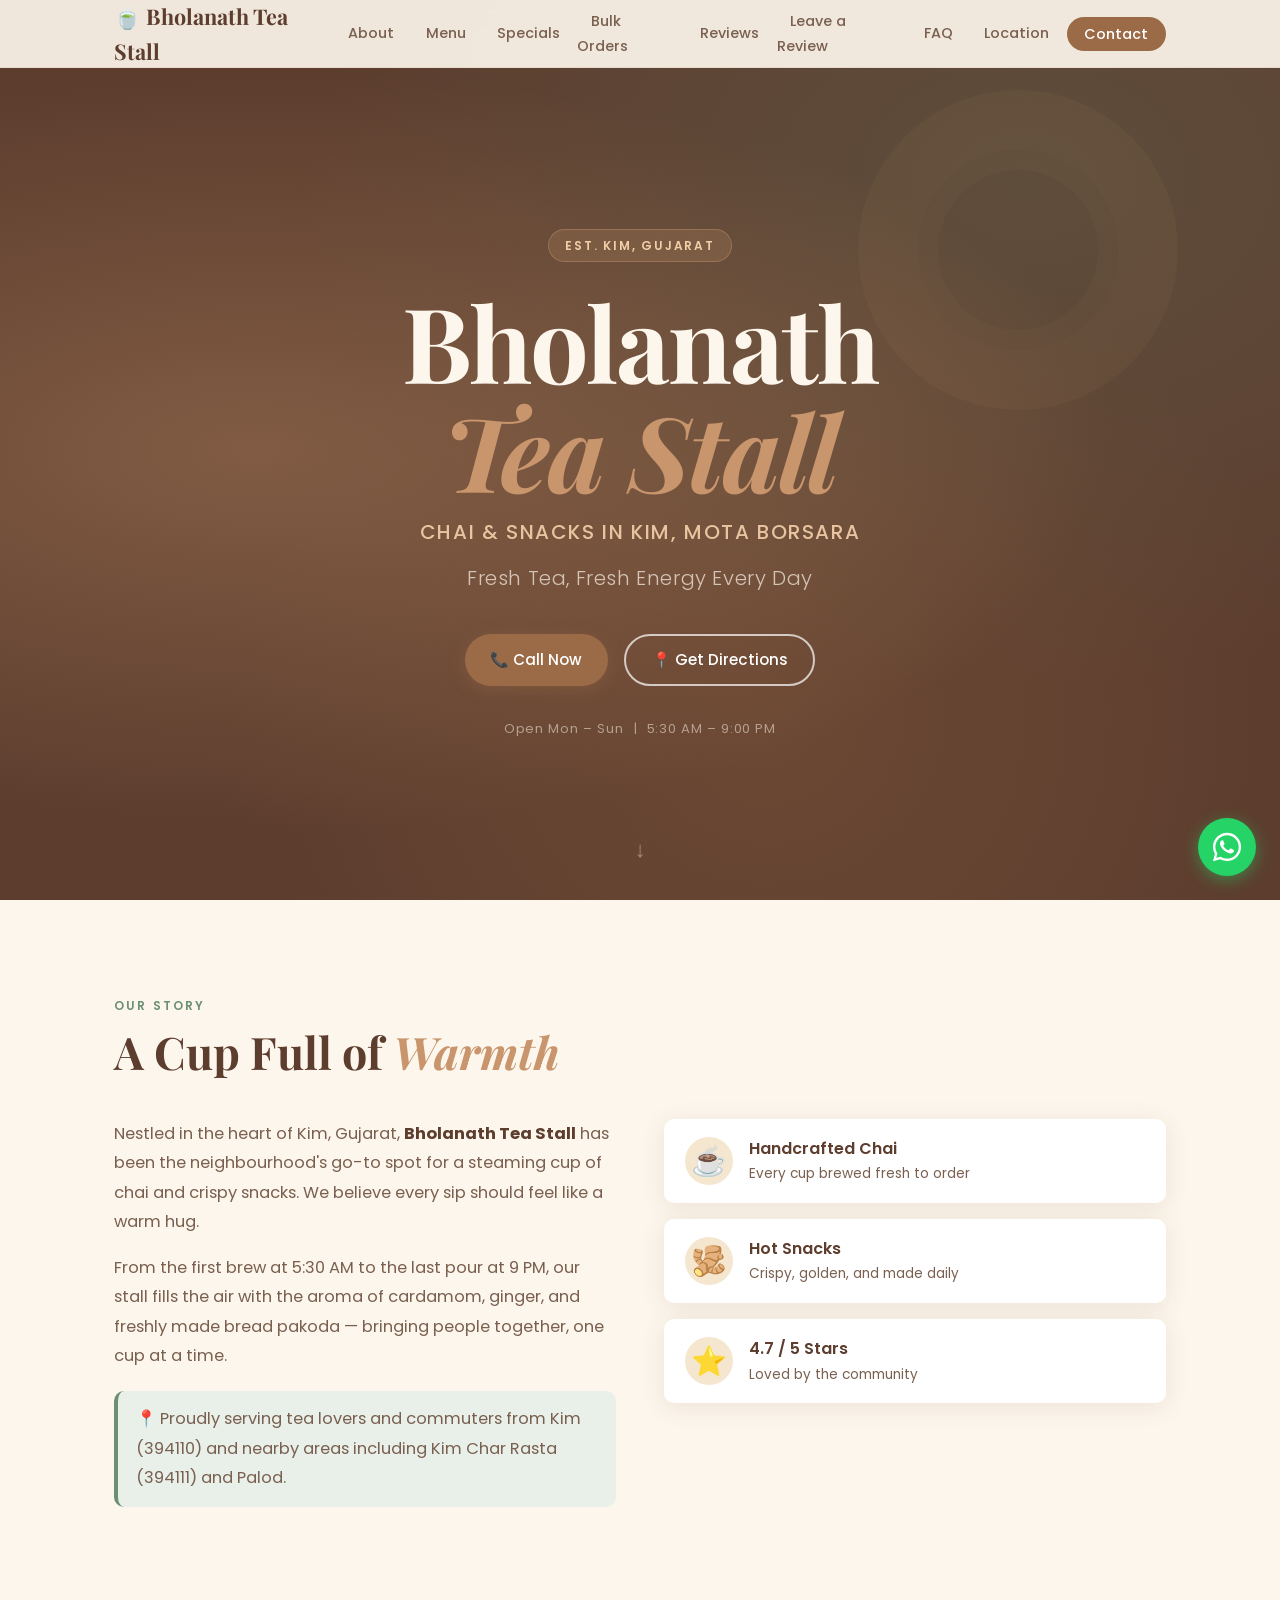
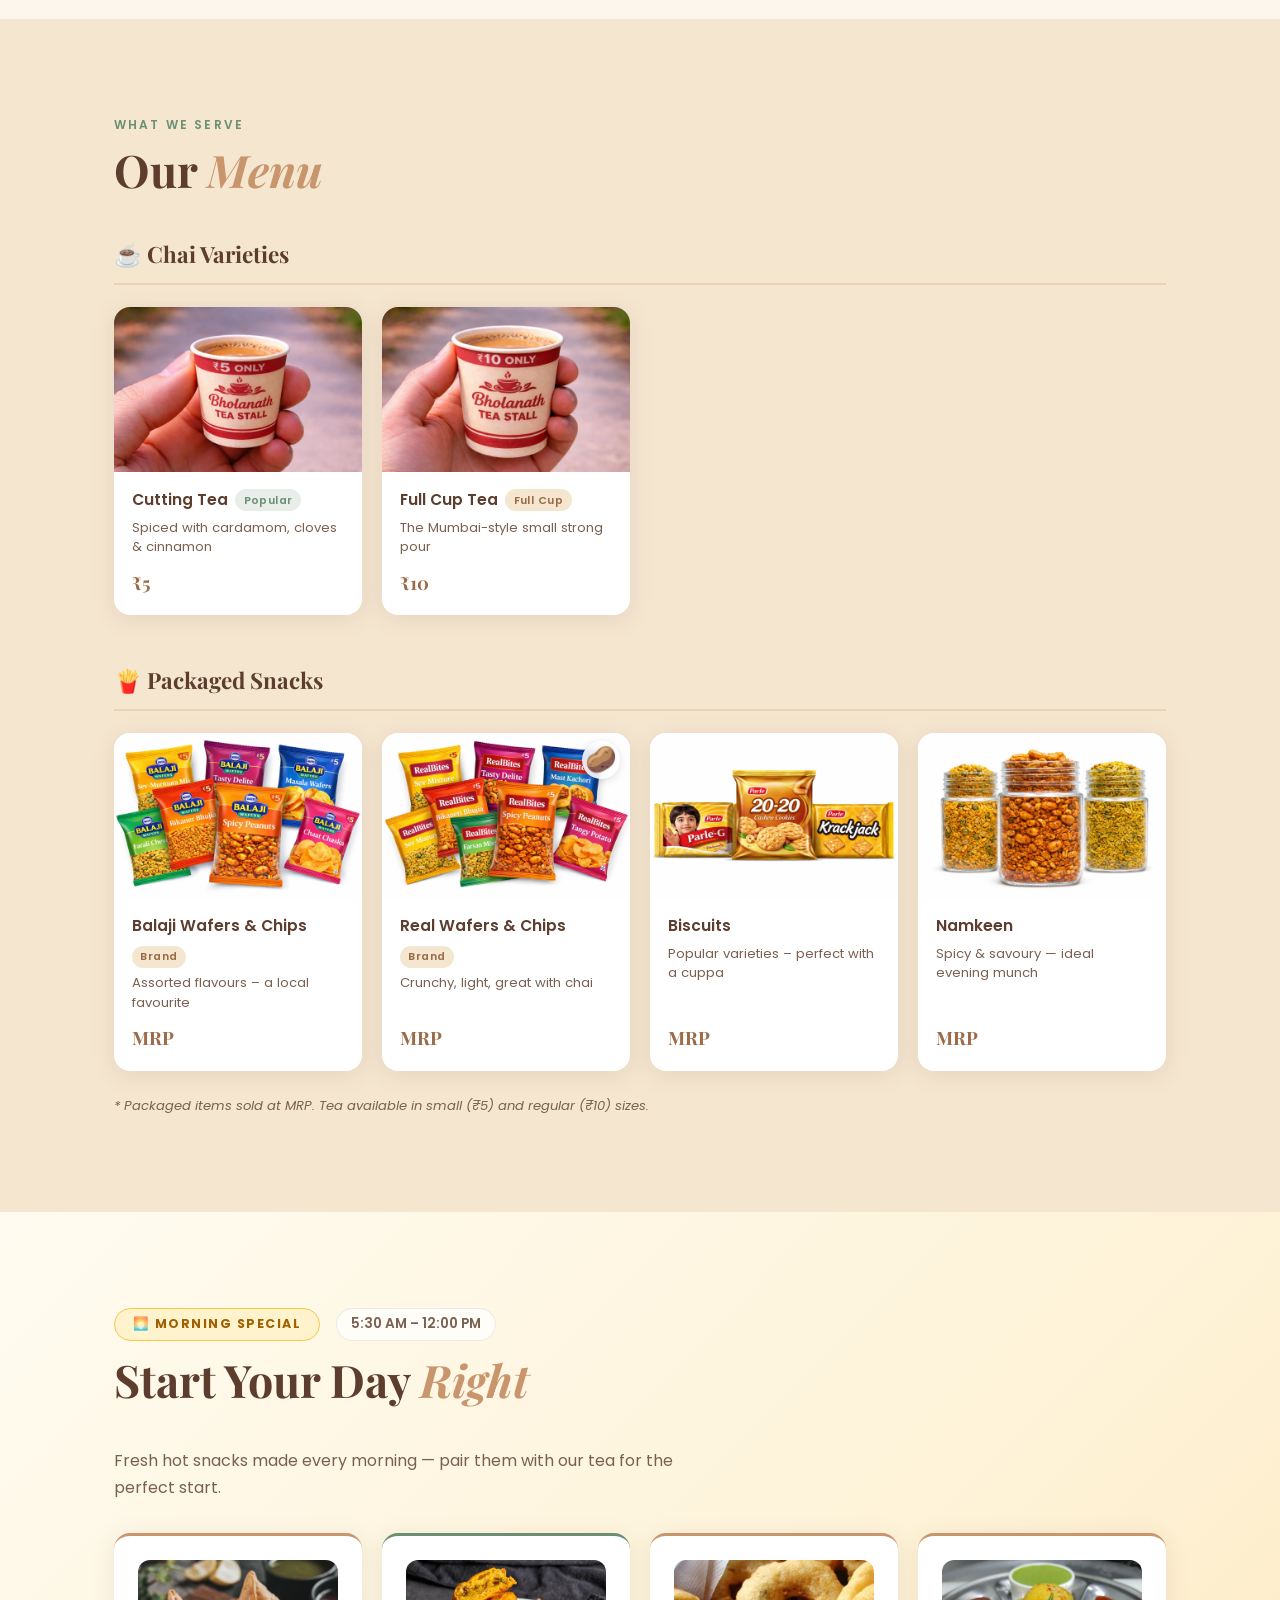
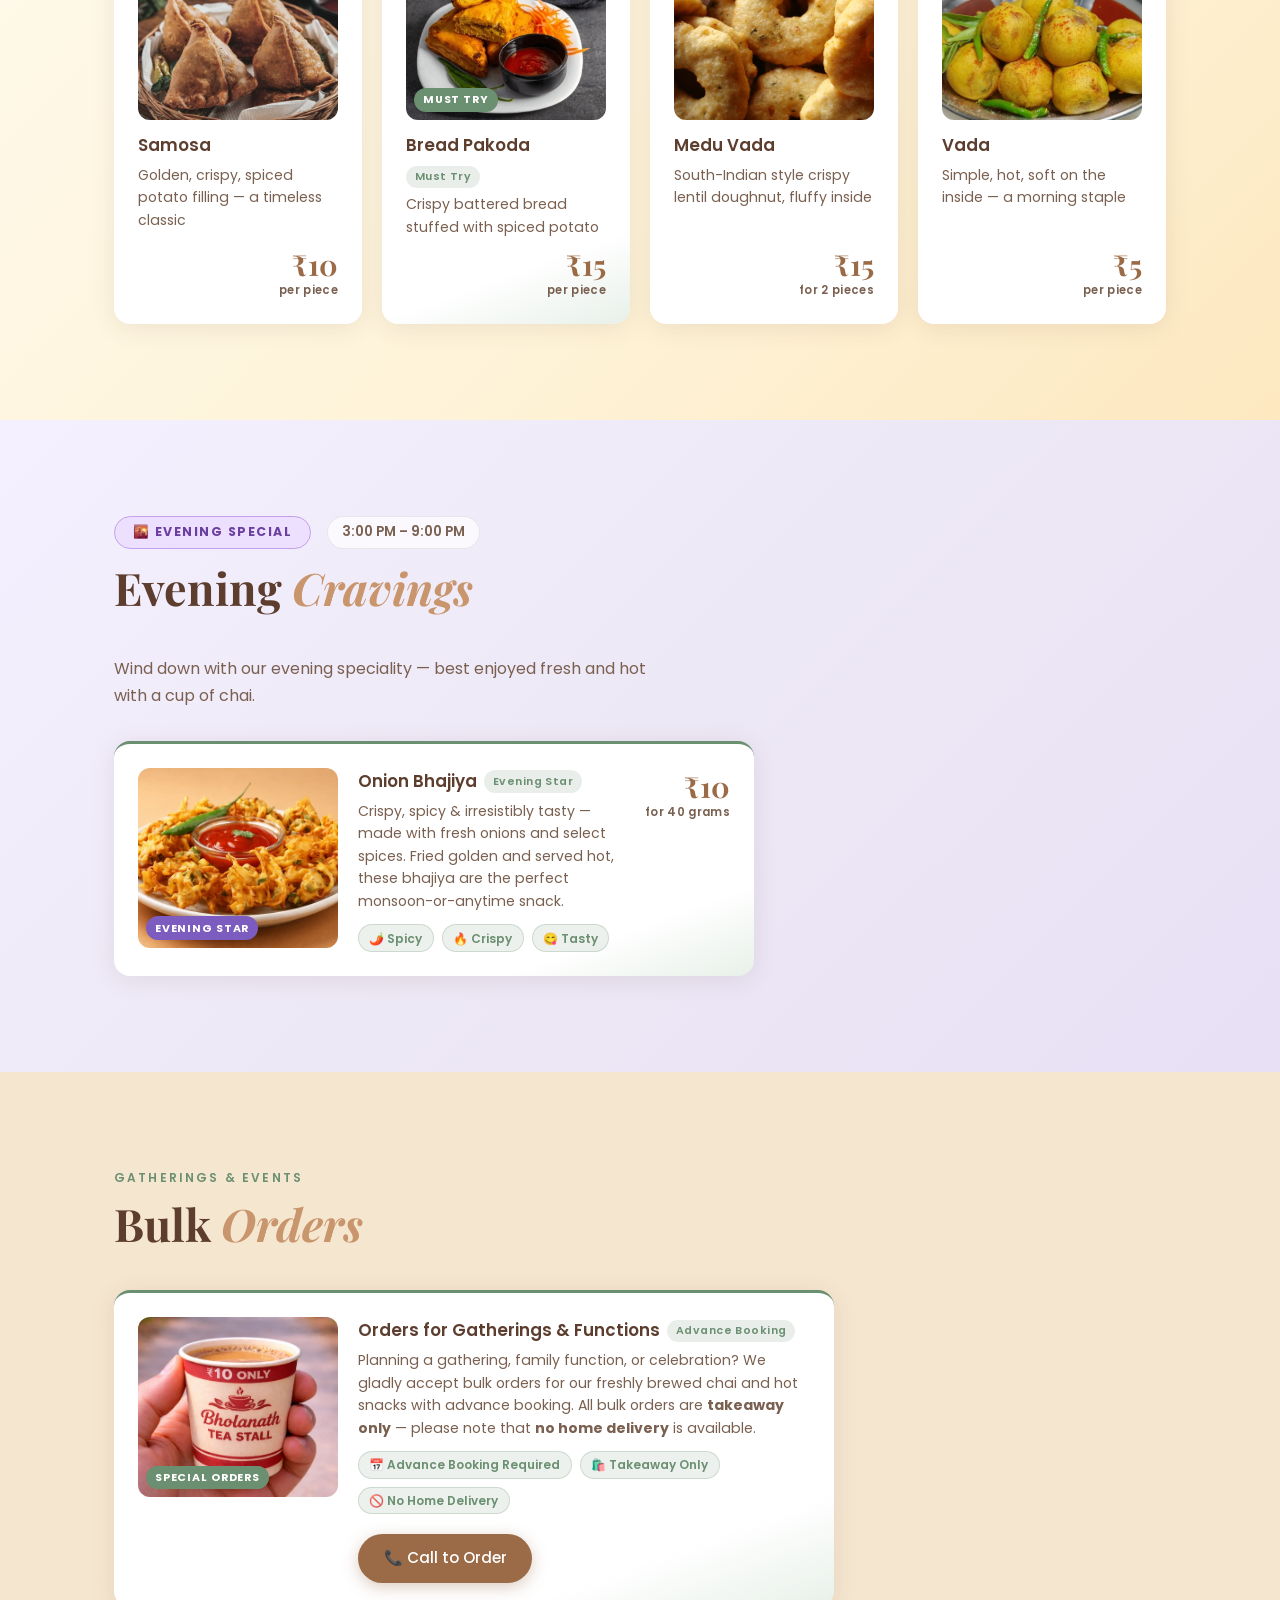
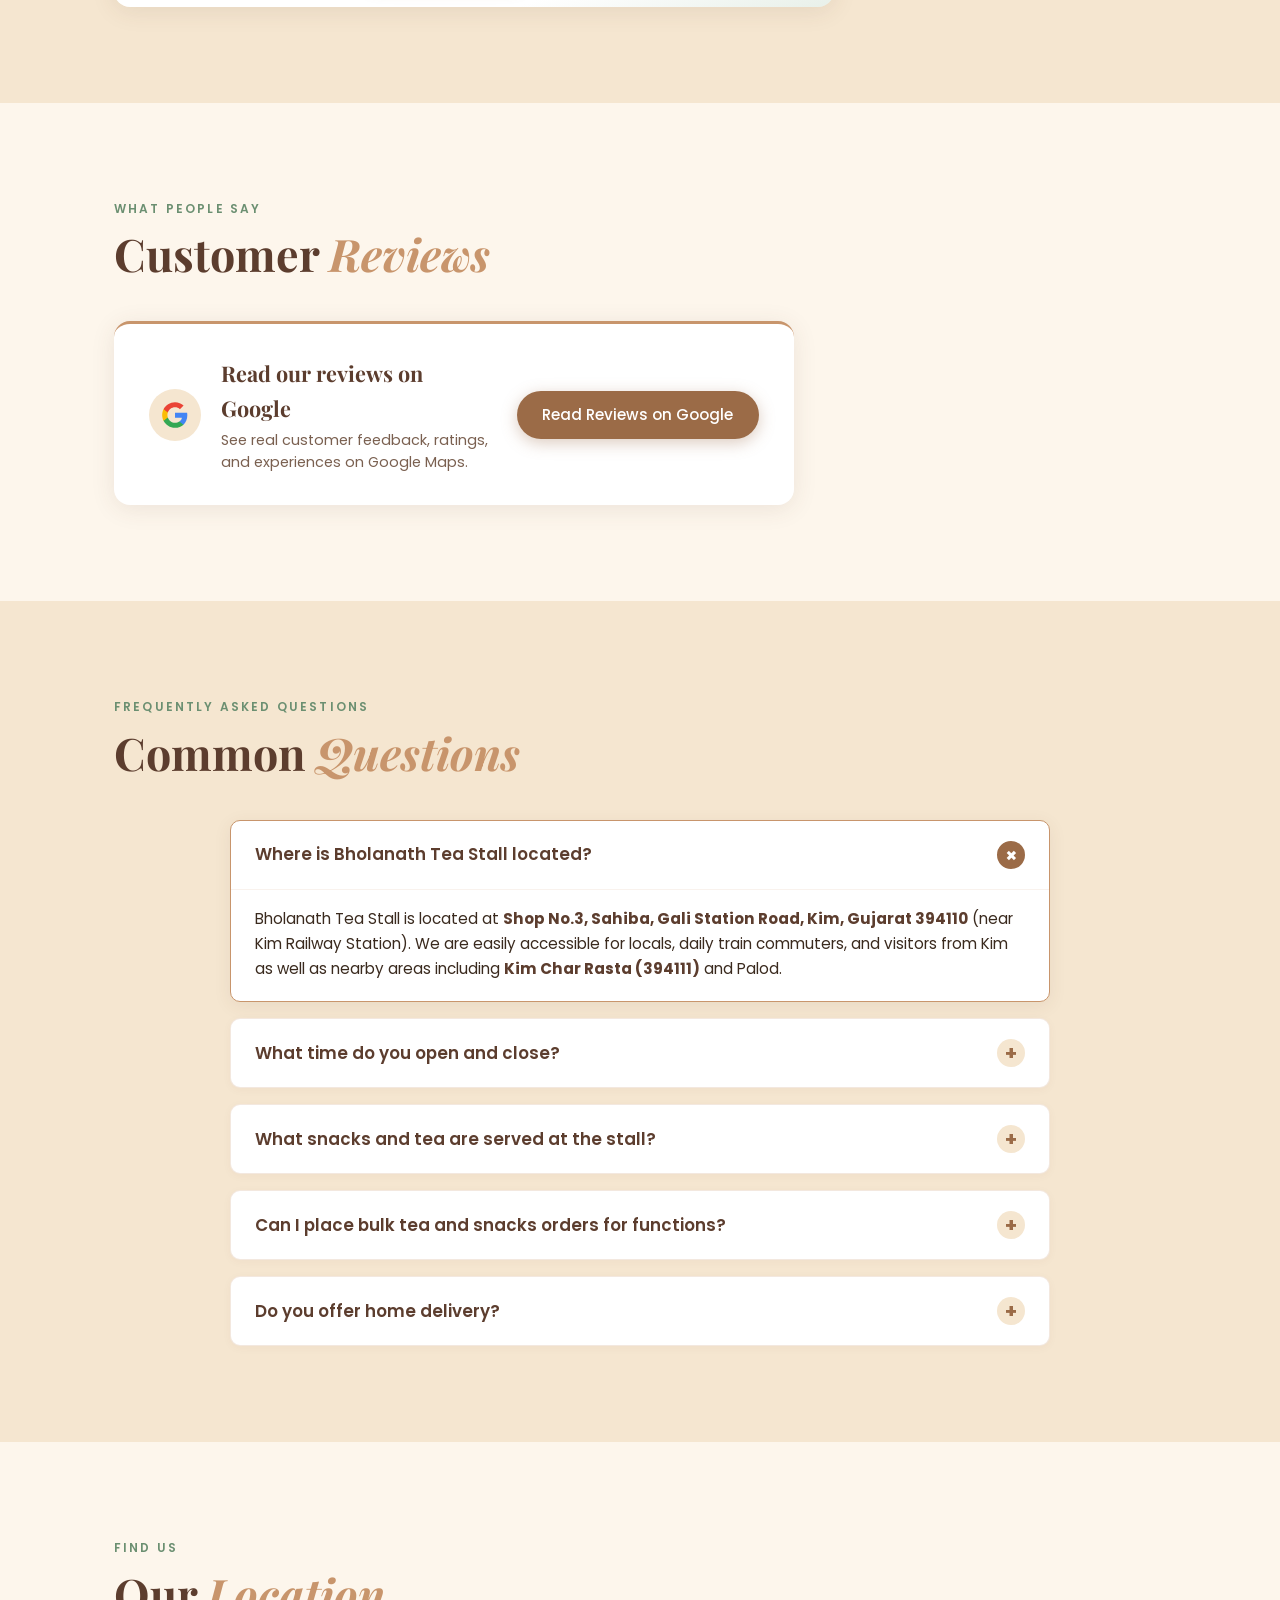
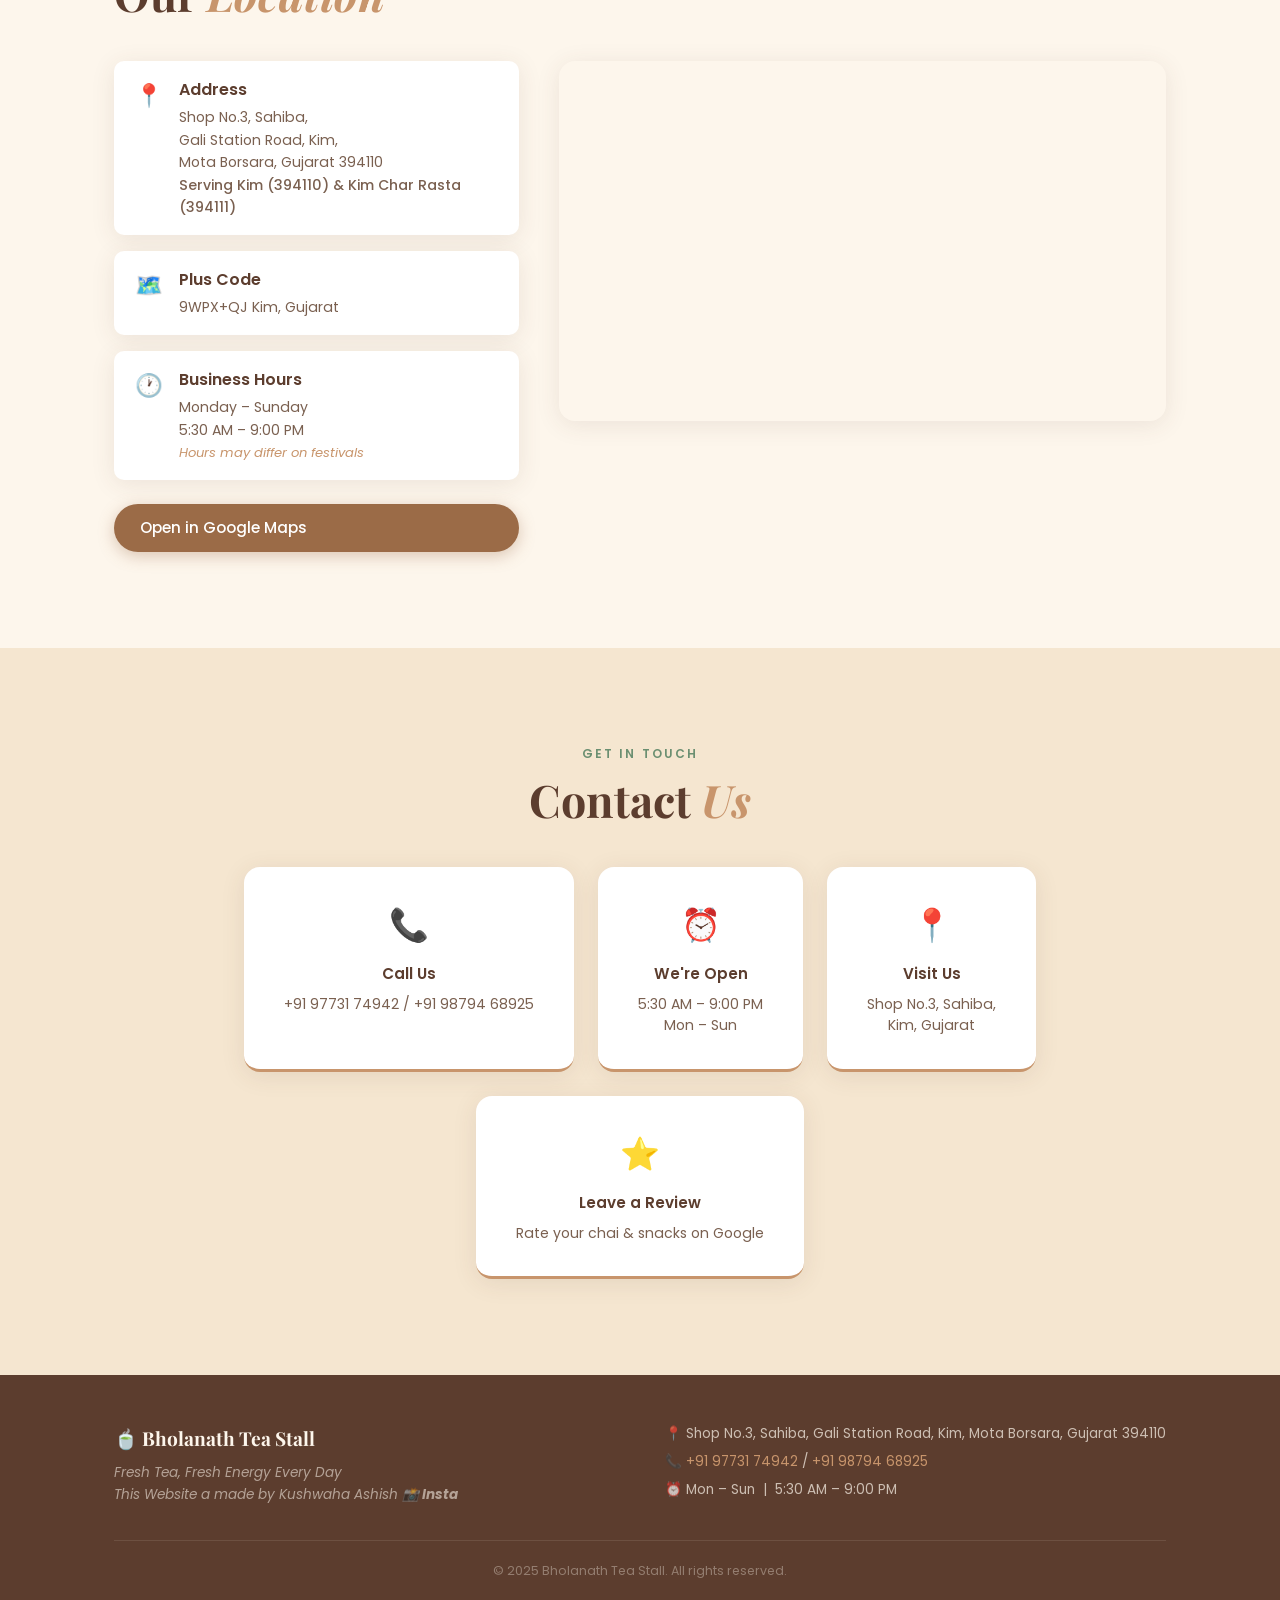
==== commit 4d84510c: "Install Google tag (gtag.js G-TCXVY5QBS7) across all pages" ====
--- a/index.html
+++ b/index.html
@@ -1,6 +1,15 @@
 <!DOCTYPE html>
 <html lang="en">
 <head>
+  <!-- Google tag (gtag.js) -->
+  <script async src="https://www.googletagmanager.com/gtag/js?id=G-TCXVY5QBS7"></script>
+  <script>
+    window.dataLayer = window.dataLayer || [];
+    function gtag(){dataLayer.push(arguments);}
+    gtag('js', new Date());
+
+    gtag('config', 'G-TCXVY5QBS7');
+  </script>
   <meta charset="UTF-8" />
   <meta name="viewport" content="width=device-width, initial-scale=1.0" />
   <title>Bholanath Tea Stall – Best Chai &amp; Bread Pakoda in Kim, Gujarat 394110</title>
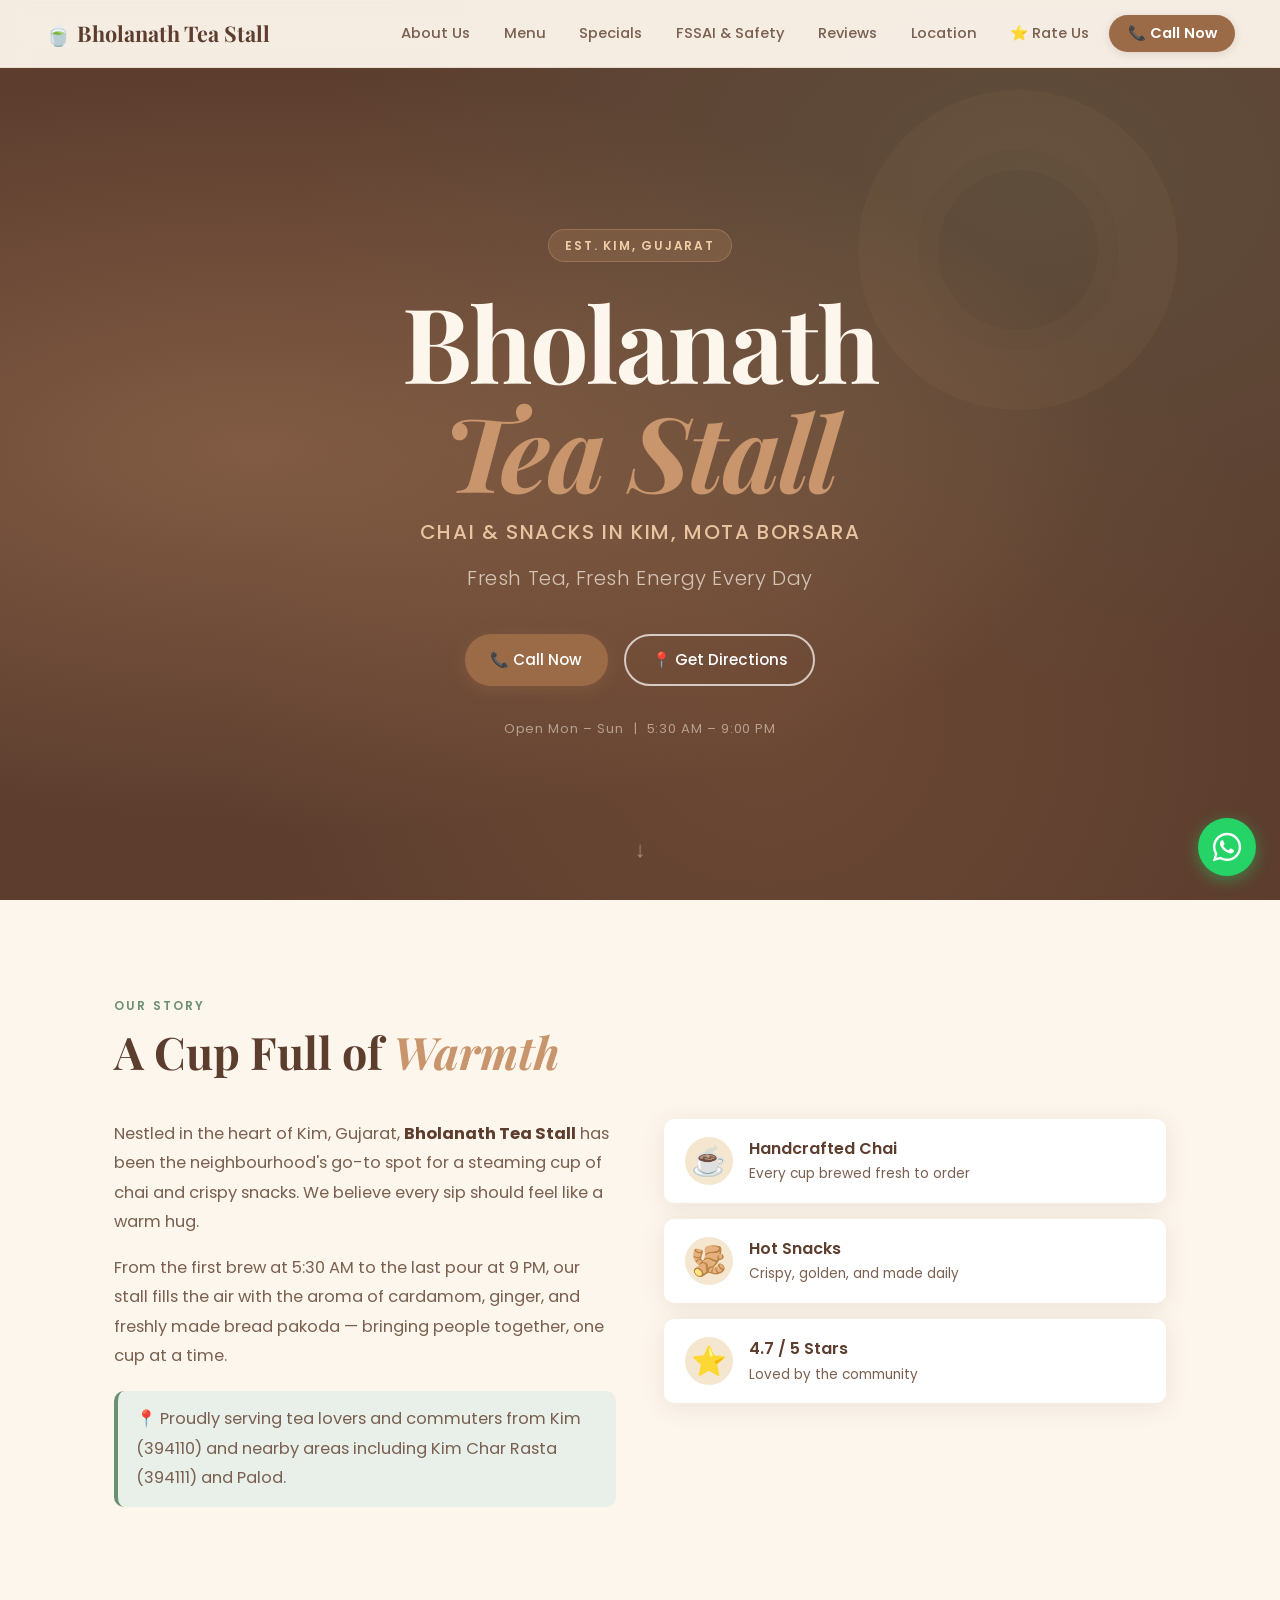
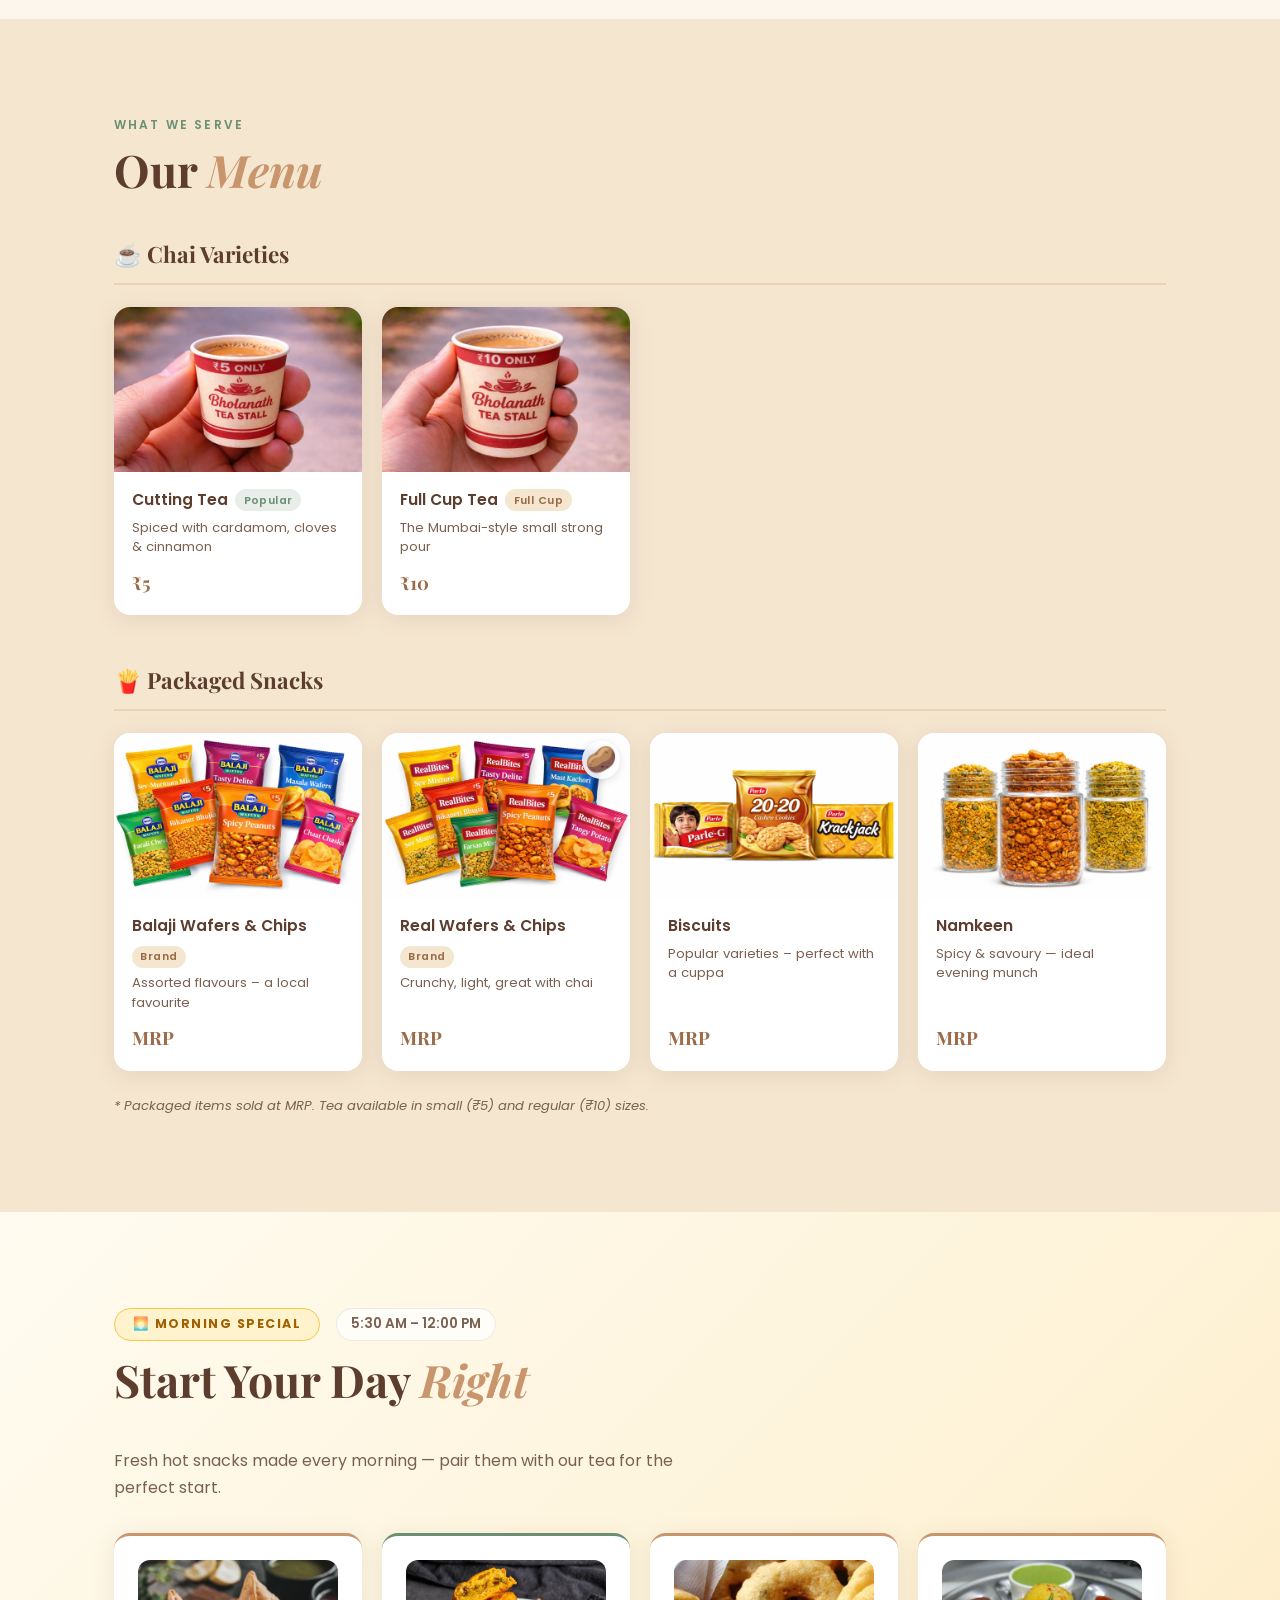
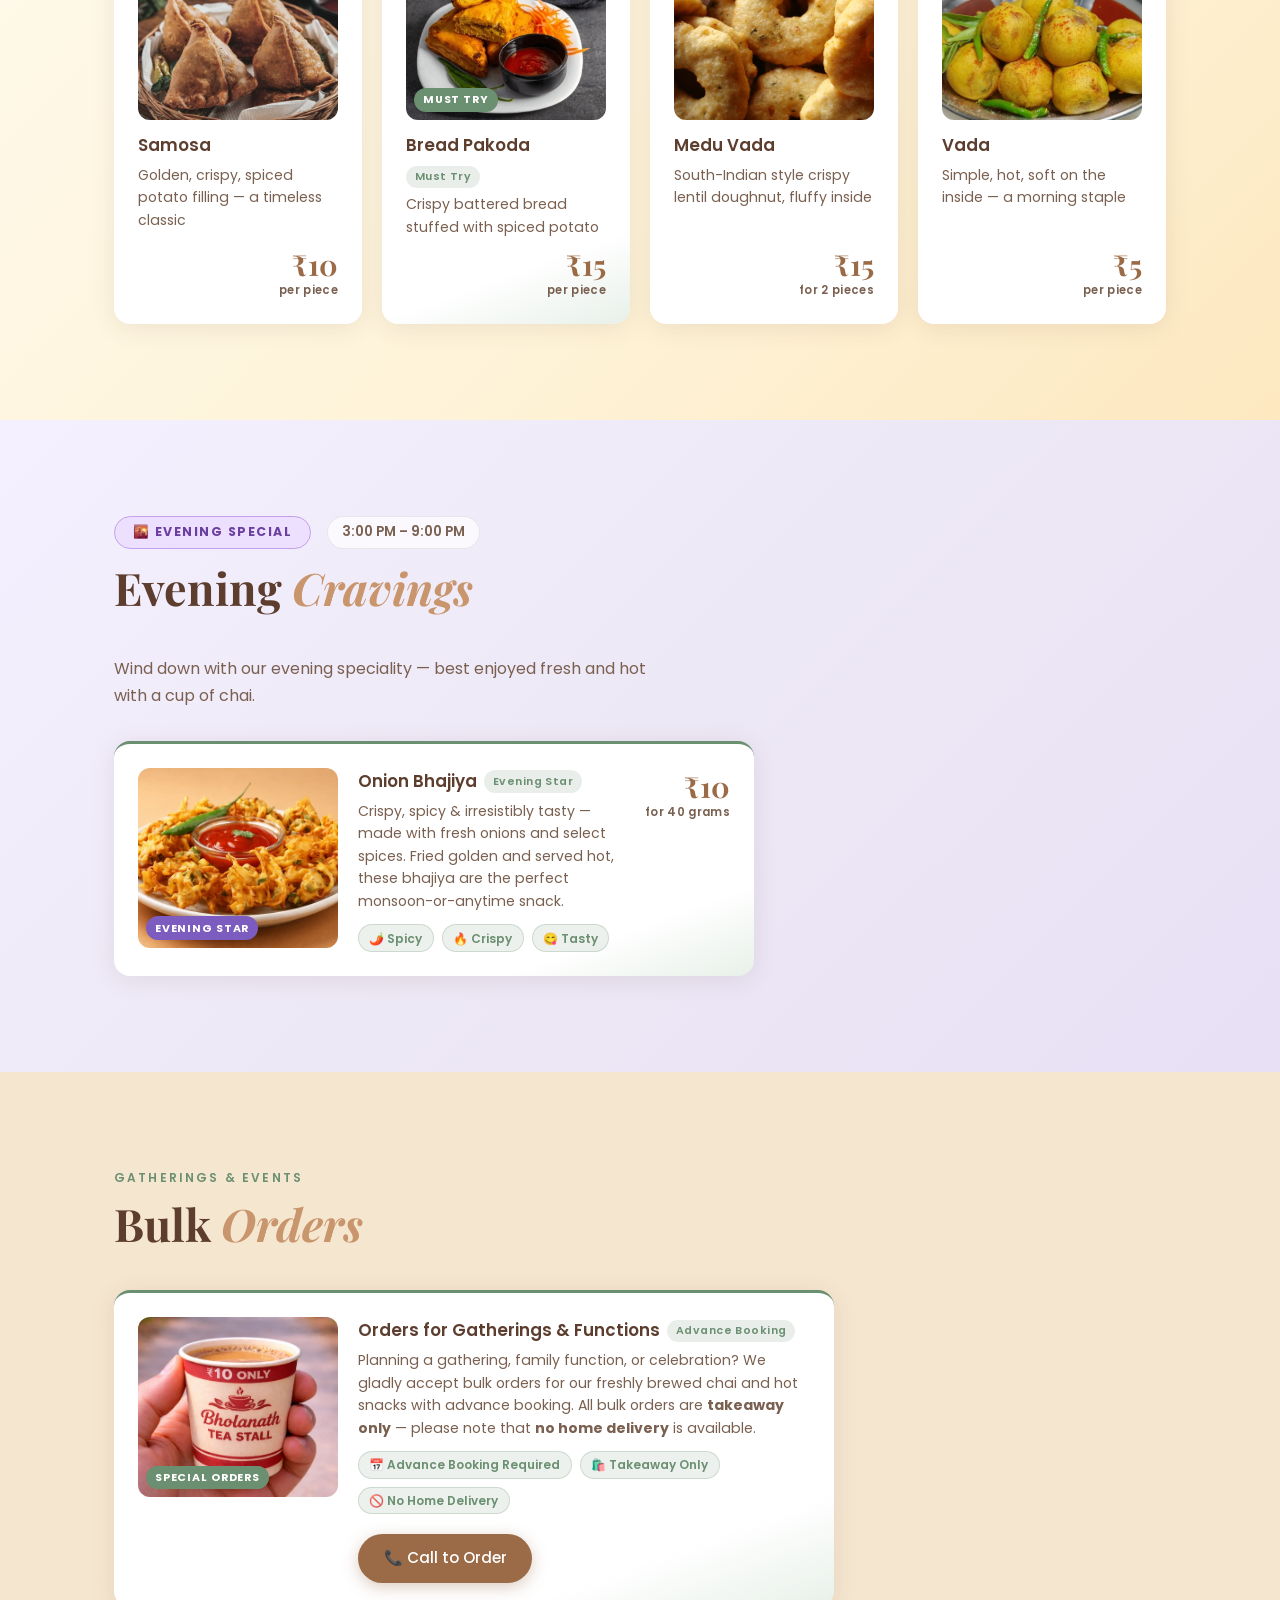
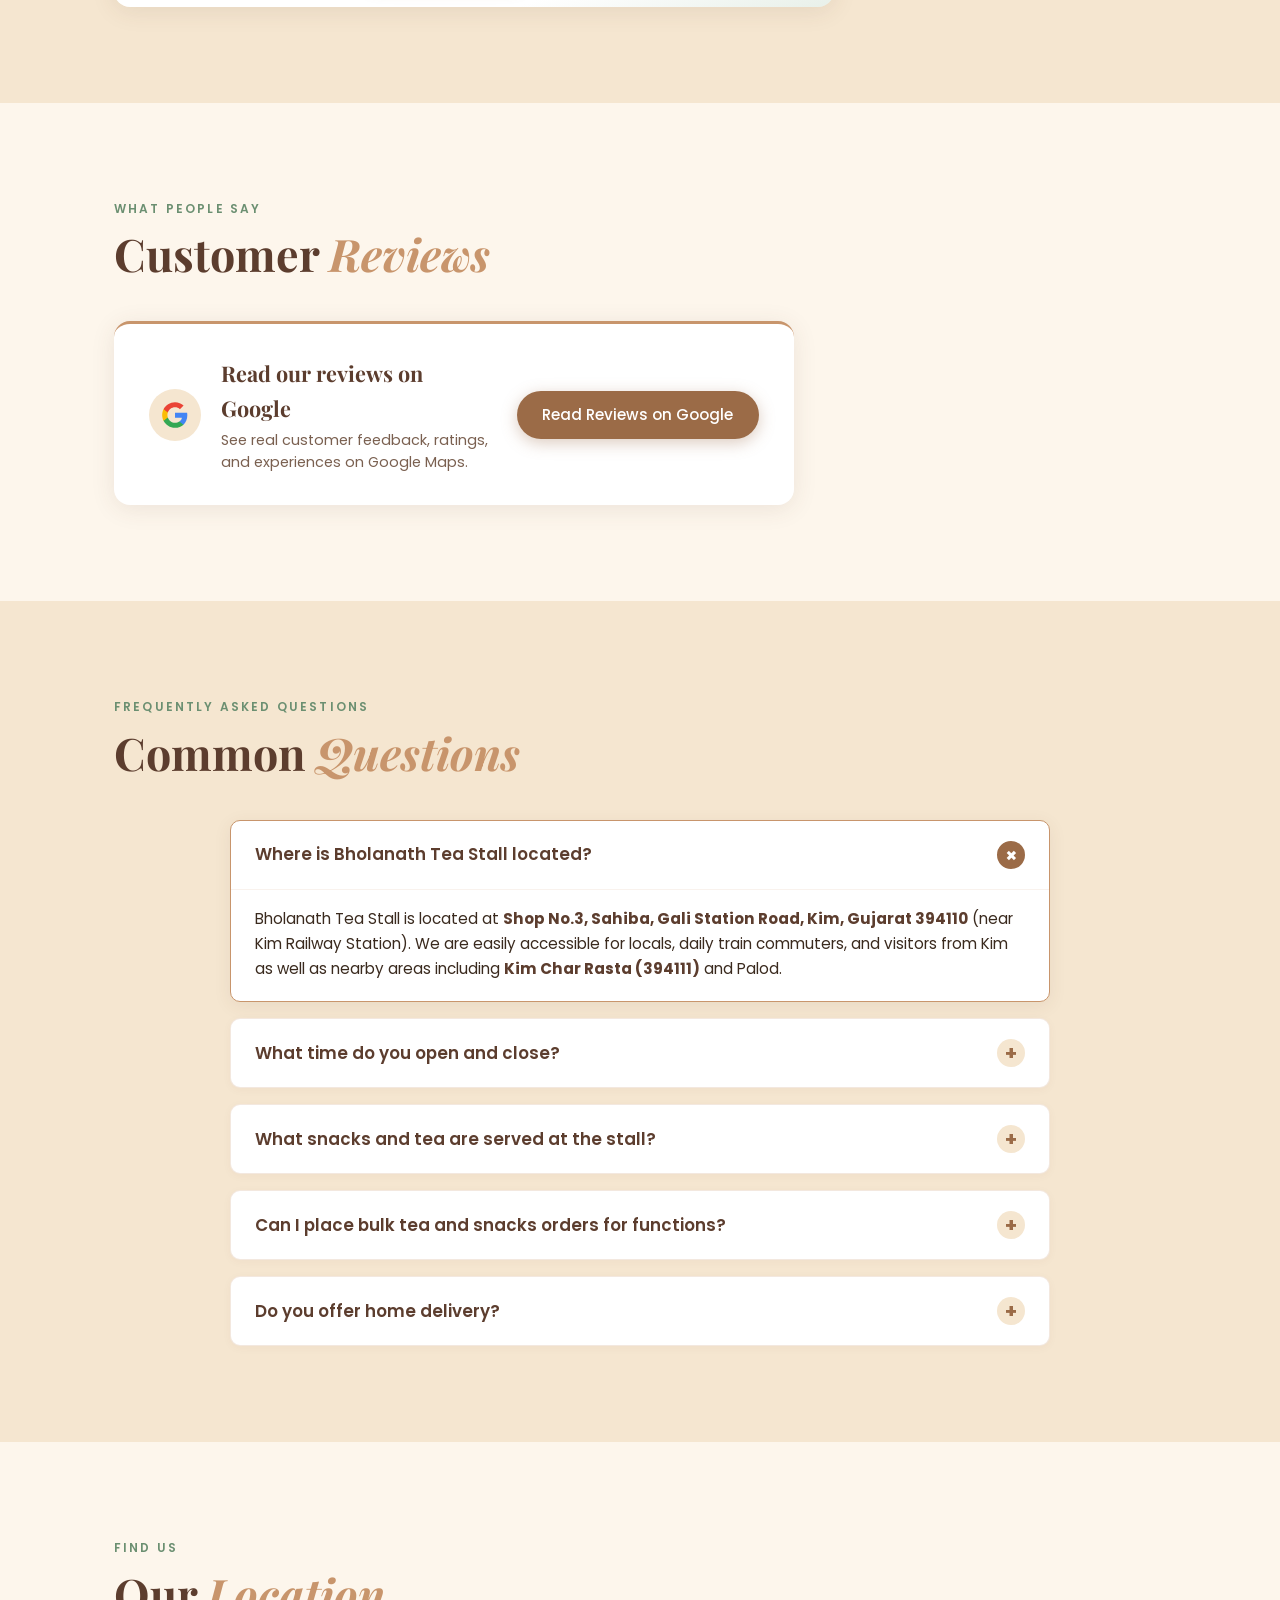
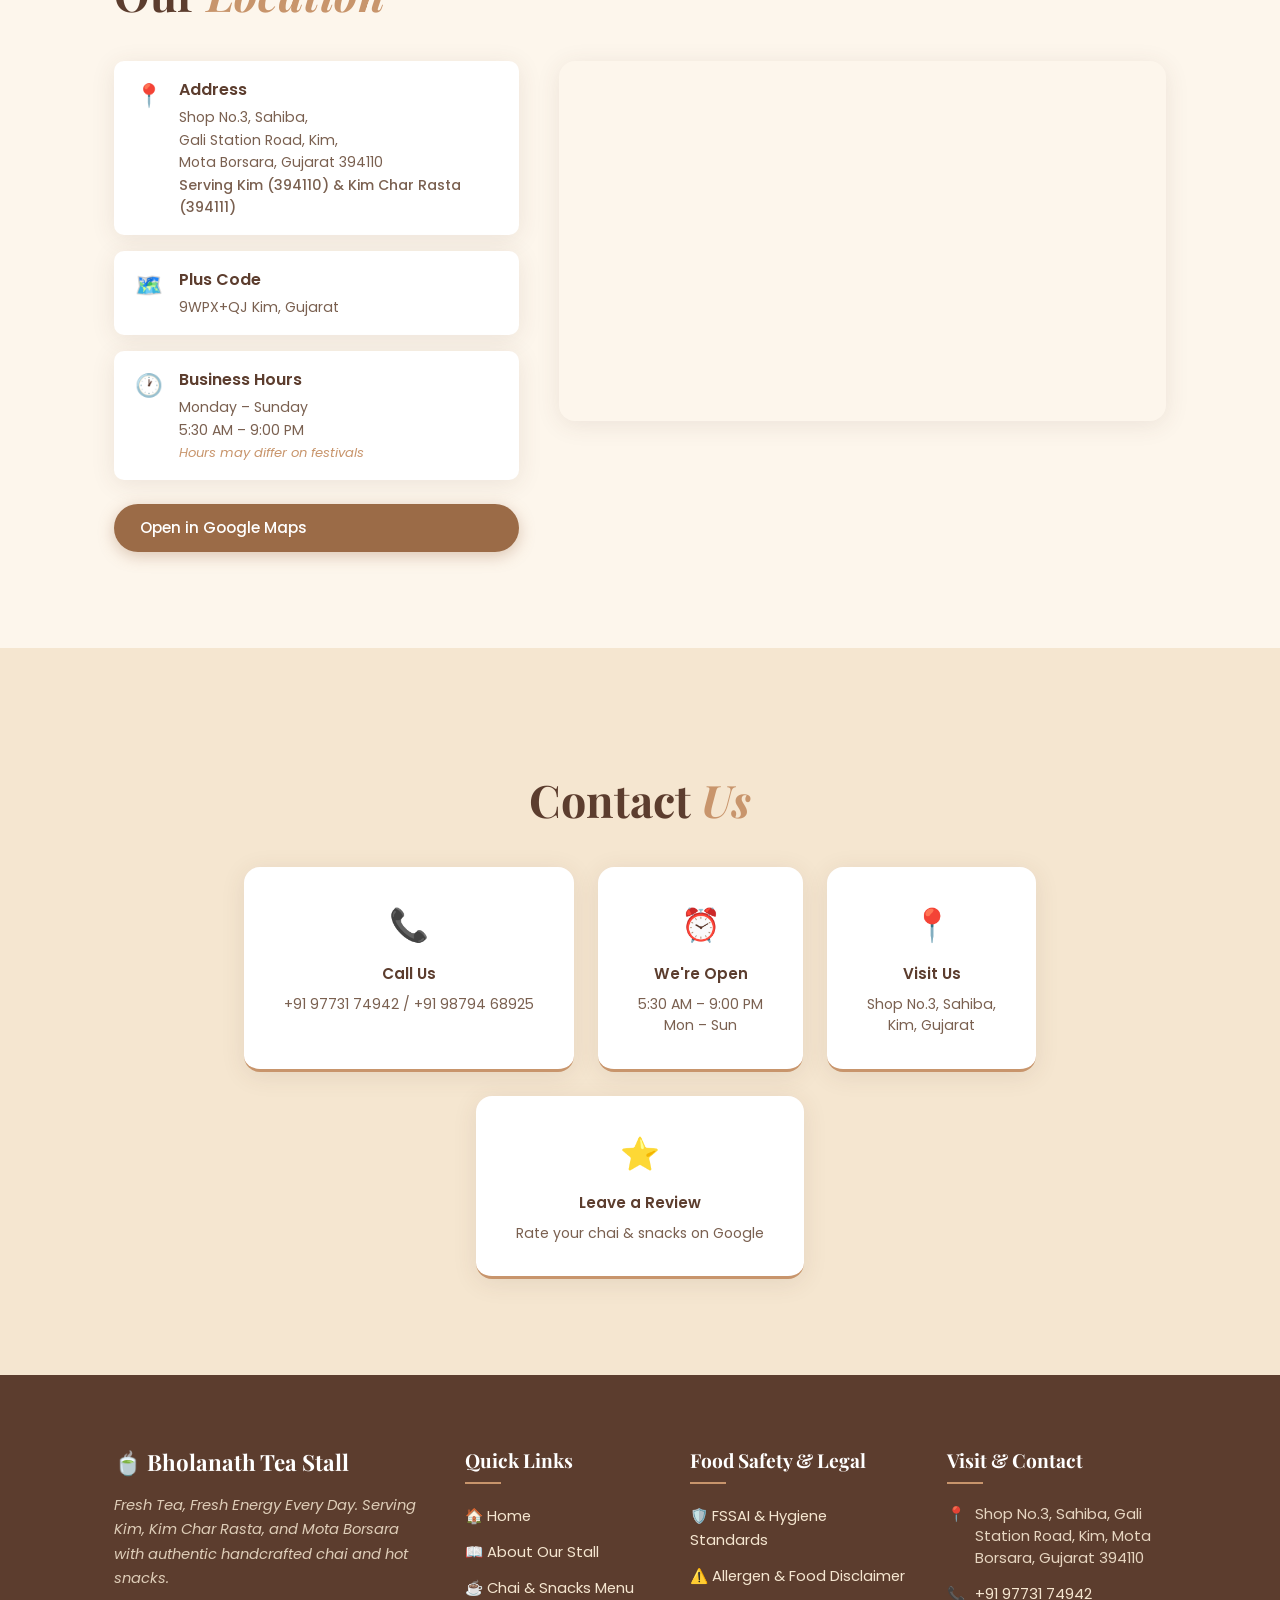
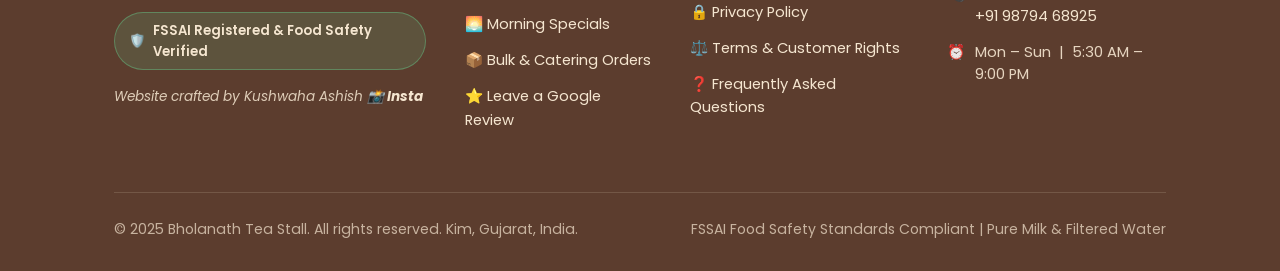
==== commit 44a71208: "Implement full-width desktop navigation, add About Us page with FSSAI hygiene standards, Disclaimer," ====
--- a/index.html
+++ b/index.html
@@ -12,6 +12,7 @@
   </script>
   <meta charset="UTF-8" />
   <meta name="viewport" content="width=device-width, initial-scale=1.0" />
+  <meta name="google-site-verification" content="_FpxJEV5YkubX0_YiFSsyNqJK836sq9JZiDE_LdaLJc" />
   <title>Bholanath Tea Stall – Best Chai &amp; Bread Pakoda in Kim, Gujarat 394110</title>
   <meta name="description" content="Fresh cutting chai, samosa &amp; bread pakoda at Gali Station Road, Kim (394110). Open daily 5:30 AM–9 PM. Call 09773174942." />
   <link rel="canonical" href="https://bholanathteastallshop.github.io/" />
@@ -74,15 +75,14 @@
         <span></span><span></span><span></span>
       </button>
       <ul class="nav-links" id="navLinks">
-        <li><a href="#about">About</a></li>
+        <li><a href="about.html">About Us</a></li>
         <li><a href="#menu">Menu</a></li>
         <li><a href="#morning-special">Specials</a></li>
-        <li><a href="#bulk-orders">Bulk Orders</a></li>
+        <li><a href="about.html#fssai">FSSAI &amp; Safety</a></li>
         <li><a href="#reviews">Reviews</a></li>
-        <li><a href="review.html">Leave a Review</a></li>
-        <li><a href="#faq">FAQ</a></li>
         <li><a href="#location">Location</a></li>
-        <li><a href="#contact" class="nav-cta">Contact</a></li>
+        <li><a href="review.html">⭐ Rate Us</a></li>
+        <li><a href="tel:+919773174942" class="nav-cta">📞 Call Now</a></li>
       </ul>
     </div>
   </nav>
@@ -617,19 +617,60 @@
   <!-- FOOTER -->
   <footer class="footer">
     <div class="container">
-      <div class="footer-inner">
-        <div class="footer-brand">
+      <div class="footer-grid">
+        <div class="footer-col footer-brand">
           <span class="logo">🍵 Bholanath Tea Stall</span>
-          <p>Fresh Tea, Fresh Energy Every Day</p>
-          <p>This Website a made by Kushwaha Ashish <a href="https://www.instagram.com/akdroid.com_/"  ><b>📸 Insta</b></a></p>
-        </div>
-        <div class="footer-details">
-          <p>📍 Shop No.3, Sahiba, Gali Station Road, Kim, Mota Borsara, Gujarat 394110</p>
-          <p>📞 <a href="tel:+919773174942">+91 97731 74942</a> / <a href="tel:+919879468925">+91 98794 68925</a></p>
-          <p>⏰ Mon – Sun &nbsp;|&nbsp; 5:30 AM – 9:00 PM</p>
-        </div>
-      </div>
-      <div class="footer-bottom">© 2025 Bholanath Tea Stall. All rights reserved.</div>
+          <p>Fresh Tea, Fresh Energy Every Day. Serving Kim, Kim Char Rasta, and Mota Borsara with authentic handcrafted chai and hot snacks.</p>
+          <a href="about.html#fssai" class="footer-fssai-pill">
+            🛡️ <span>FSSAI Registered &amp; Food Safety Verified</span>
+          </a>
+          <p style="margin-top: 1rem; font-size: 0.85rem;">Website crafted by Kushwaha Ashish <a href="https://www.instagram.com/akdroid.com_/" target="_blank" rel="noopener noreferrer"><b>📸 Insta</b></a></p>
+        </div>
+
+        <div class="footer-col">
+          <h4>Quick Links</h4>
+          <ul class="footer-links">
+            <li><a href="index.html#hero">🏠 Home</a></li>
+            <li><a href="about.html">📖 About Our Stall</a></li>
+            <li><a href="index.html#menu">☕ Chai &amp; Snacks Menu</a></li>
+            <li><a href="index.html#morning-special">🌅 Morning Specials</a></li>
+            <li><a href="index.html#bulk-orders">📦 Bulk &amp; Catering Orders</a></li>
+            <li><a href="review.html">⭐ Leave a Google Review</a></li>
+          </ul>
+        </div>
+
+        <div class="footer-col">
+          <h4>Food Safety &amp; Legal</h4>
+          <ul class="footer-links">
+            <li><a href="about.html#fssai">🛡️ FSSAI &amp; Hygiene Standards</a></li>
+            <li><a href="disclaimer.html">⚠️ Allergen &amp; Food Disclaimer</a></li>
+            <li><a href="privacy-policy.html">🔒 Privacy Policy</a></li>
+            <li><a href="terms.html">⚖️ Terms &amp; Customer Rights</a></li>
+            <li><a href="index.html#faq">❓ Frequently Asked Questions</a></li>
+          </ul>
+        </div>
+
+        <div class="footer-col">
+          <h4>Visit &amp; Contact</h4>
+          <div class="footer-contact-item">
+            <span>📍</span>
+            <span>Shop No.3, Sahiba, Gali Station Road, Kim, Mota Borsara, Gujarat 394110</span>
+          </div>
+          <div class="footer-contact-item">
+            <span>📞</span>
+            <span><a href="tel:+919773174942">+91 97731 74942</a><br><a href="tel:+919879468925">+91 98794 68925</a></span>
+          </div>
+          <div class="footer-contact-item">
+            <span>⏰</span>
+            <span>Mon – Sun &nbsp;|&nbsp; 5:30 AM – 9:00 PM</span>
+          </div>
+        </div>
+      </div>
+
+      <div class="footer-bottom">
+        <div>© 2025 Bholanath Tea Stall. All rights reserved. Kim, Gujarat, India.</div>
+        <div>FSSAI Food Safety Standards Compliant | Pure Milk &amp; Filtered Water</div>
+      </div>
     </div>
   </footer>
 
--- a/style.css
+++ b/style.css
@@ -123,27 +123,29 @@
 .navbar {
   position: fixed;
   top: 0; left: 0; right: 0;
-  z-index: 100;
+  z-index: 1000;
   height: var(--nav-height);
-  background: rgba(253, 246, 236, 0.92);
+  background: rgba(253, 246, 236, 0.95);
   backdrop-filter: blur(12px);
   -webkit-backdrop-filter: blur(12px);
-  border-bottom: 1px solid rgba(200, 149, 108, 0.15);
-  transition: box-shadow 0.3s;
+  border-bottom: 1px solid rgba(200, 149, 108, 0.2);
+  transition: box-shadow 0.3s, background 0.3s;
 }
 
 .navbar.scrolled {
-  box-shadow: 0 2px 20px rgba(92, 61, 46, 0.10);
+  box-shadow: 0 4px 20px rgba(92, 61, 46, 0.12);
+  background: rgba(253, 246, 236, 0.98);
 }
 
 .nav-inner {
-  max-width: 1100px;
-  margin: 0 auto;
-  padding: 0 1.5rem;
+  width: 100%;
+  max-width: 100%;
+  padding: 0 clamp(1.25rem, 3.5vw, 3.5rem);
   height: 100%;
   display: flex;
   align-items: center;
   justify-content: space-between;
+  gap: 1.5rem;
 }
 
 .logo {
@@ -151,25 +153,36 @@
   font-size: 1.35rem;
   color: var(--deep-brown);
   font-weight: 700;
+  display: inline-flex;
+  align-items: center;
+  gap: 0.5rem;
+  white-space: nowrap;
+  flex-shrink: 0;
 }
 
 .nav-links {
   list-style: none;
   display: flex;
-  gap: 0.25rem;
-  align-items: center;
+  gap: 0.4rem;
+  align-items: center;
+  flex-wrap: nowrap;
 }
 
 .nav-links a {
-  font-size: 0.9rem;
+  font-size: 0.92rem;
   font-weight: 500;
   color: var(--text-muted);
-  padding: 0.4rem 0.85rem;
+  padding: 0.45rem 0.85rem;
   border-radius: 50px;
   transition: all 0.2s;
-}
-
-.nav-links a:hover {
+  white-space: nowrap;
+  display: inline-flex;
+  align-items: center;
+  gap: 0.35rem;
+}
+
+.nav-links a:hover,
+.nav-links a.active {
   color: var(--deep-brown);
   background: var(--beige);
 }
@@ -177,11 +190,14 @@
 .nav-cta {
   background: var(--warm-brown) !important;
   color: var(--white) !important;
-  padding: 0.45rem 1.1rem !important;
+  padding: 0.45rem 1.15rem !important;
+  font-weight: 600 !important;
+  box-shadow: 0 2px 8px rgba(92, 61, 46, 0.15);
 }
 
 .nav-cta:hover {
   background: var(--deep-brown) !important;
+  transform: translateY(-1px);
 }
 
 .nav-toggle {
@@ -1144,9 +1160,7 @@
 /* ===========================
    Responsive
    =========================== */
-@media (max-width: 768px) {
-  .section { padding: 64px 0; }
-
+@media (max-width: 1024px) {
   .nav-links {
     display: none;
     position: fixed;
@@ -1157,11 +1171,23 @@
     padding: 1.5rem;
     border-bottom: 1px solid var(--beige);
     box-shadow: 0 10px 30px rgba(92, 61, 46, 0.12);
-    gap: 0.25rem;
+    gap: 0.4rem;
+    max-height: calc(100vh - var(--nav-height));
+    overflow-y: auto;
   }
 
   .nav-links.open { display: flex; }
   .nav-toggle { display: flex; }
+
+  .nav-links a {
+    width: 100%;
+    padding: 0.7rem 1.15rem;
+    font-size: 1.02rem;
+  }
+}
+
+@media (max-width: 768px) {
+  .section { padding: 64px 0; }
 
   .about-grid,
   .menu-grid,
@@ -1417,3 +1443,340 @@
   }
 }
 
+/* ===========================
+   Subpage Layout & Typography
+   =========================== */
+.page-hero {
+  padding: calc(var(--nav-height) + 50px) 0 45px;
+  background: linear-gradient(180deg, var(--beige) 0%, var(--cream) 100%);
+  text-align: center;
+  border-bottom: 1px solid rgba(200, 149, 108, 0.2);
+}
+
+.page-hero .container {
+  max-width: 900px;
+}
+
+.page-badge {
+  display: inline-block;
+  background: var(--warm-brown);
+  color: var(--white);
+  font-size: 0.76rem;
+  font-weight: 600;
+  text-transform: uppercase;
+  letter-spacing: 0.12em;
+  padding: 0.35rem 0.95rem;
+  border-radius: 50px;
+  margin-bottom: 1rem;
+}
+
+.page-hero-title {
+  font-family: var(--font-display);
+  font-size: clamp(2.2rem, 5vw, 3.2rem);
+  color: var(--deep-brown);
+  line-height: 1.2;
+  margin-bottom: 0.85rem;
+}
+
+.page-hero-sub {
+  font-size: 1.05rem;
+  color: var(--text-muted);
+  max-width: 680px;
+  margin: 0 auto;
+}
+
+/* Legal / Info Content Cards */
+.content-wrapper {
+  padding: 50px 0 80px;
+}
+
+.content-card {
+  background: var(--white);
+  border-radius: var(--radius);
+  padding: clamp(1.75rem, 4vw, 3rem);
+  box-shadow: var(--shadow);
+  border: 1px solid rgba(200, 149, 108, 0.18);
+  margin-bottom: 2rem;
+}
+
+.content-card h2 {
+  font-family: var(--font-display);
+  color: var(--deep-brown);
+  font-size: 1.65rem;
+  margin-top: 2rem;
+  margin-bottom: 0.85rem;
+  padding-bottom: 0.45rem;
+  border-bottom: 2px solid var(--beige);
+}
+
+.content-card h2:first-of-type {
+  margin-top: 0;
+}
+
+.content-card h3 {
+  color: var(--warm-brown);
+  font-size: 1.2rem;
+  margin-top: 1.25rem;
+  margin-bottom: 0.5rem;
+}
+
+.content-card p {
+  margin-bottom: 1.1rem;
+  color: var(--text);
+  line-height: 1.75;
+}
+
+.content-card ul, .content-card ol {
+  margin: 0.75rem 0 1.25rem 1.5rem;
+  color: var(--text);
+  line-height: 1.7;
+}
+
+.content-card li {
+  margin-bottom: 0.5rem;
+}
+
+.content-card strong {
+  color: var(--deep-brown);
+}
+
+.meta-info-box {
+  background: var(--cream);
+  border-left: 4px solid var(--warm-brown);
+  padding: 1rem 1.25rem;
+  border-radius: 0 var(--radius-sm) var(--radius-sm) 0;
+  margin-bottom: 1.5rem;
+  font-size: 0.92rem;
+  color: var(--text-muted);
+}
+
+/* FSSAI Showcase */
+.fssai-banner {
+  background: linear-gradient(135deg, #234c32 0%, #153420 100%);
+  color: #ffffff;
+  border-radius: var(--radius);
+  padding: 2.5rem clamp(1.5rem, 4vw, 3rem);
+  margin: 2.5rem 0;
+  box-shadow: 0 8px 30px rgba(35, 76, 50, 0.28);
+  display: flex;
+  align-items: center;
+  gap: 2rem;
+  position: relative;
+  overflow: hidden;
+}
+
+.fssai-badge-circle {
+  width: 96px;
+  height: 96px;
+  border-radius: 50%;
+  background: rgba(255, 255, 255, 0.12);
+  border: 3px solid #68d391;
+  display: flex;
+  flex-direction: column;
+  align-items: center;
+  justify-content: center;
+  font-weight: 700;
+  font-size: 1.15rem;
+  color: #ffffff;
+  flex-shrink: 0;
+  text-align: center;
+  line-height: 1.1;
+}
+
+.fssai-badge-circle span {
+  font-size: 0.65rem;
+  letter-spacing: 0.1em;
+  text-transform: uppercase;
+  color: #68d391;
+}
+
+.fssai-banner-content h3 {
+  font-family: var(--font-display);
+  font-size: 1.6rem;
+  color: #ffffff;
+  margin-bottom: 0.5rem;
+}
+
+.fssai-banner-content p {
+  color: rgba(255, 255, 255, 0.9);
+  margin-bottom: 0;
+  font-size: 0.98rem;
+  line-height: 1.6;
+}
+
+.hygiene-grid {
+  display: grid;
+  grid-template-columns: repeat(auto-fit, minmax(240px, 1fr));
+  gap: 1.5rem;
+  margin: 2rem 0;
+}
+
+.hygiene-card {
+  background: var(--white);
+  border-radius: var(--radius);
+  padding: 1.75rem;
+  border: 1px solid rgba(200, 149, 108, 0.2);
+  box-shadow: var(--shadow);
+  transition: transform 0.25s, box-shadow 0.25s;
+}
+
+.hygiene-card:hover {
+  transform: translateY(-4px);
+  box-shadow: var(--shadow-hover);
+}
+
+.hygiene-icon {
+  font-size: 2.2rem;
+  margin-bottom: 0.75rem;
+  display: inline-block;
+}
+
+.hygiene-card h4 {
+  font-size: 1.15rem;
+  color: var(--deep-brown);
+  margin-bottom: 0.45rem;
+}
+
+.hygiene-card p {
+  font-size: 0.92rem;
+  color: var(--text-muted);
+  line-height: 1.6;
+  margin: 0;
+}
+
+/* ===========================
+   Enhanced Footer
+   =========================== */
+.footer {
+  background: var(--deep-brown);
+  color: #f5e6d0;
+  padding: 70px 0 30px;
+  position: relative;
+}
+
+.footer a {
+  color: #f5e6d0;
+  transition: color 0.2s;
+}
+
+.footer a:hover {
+  color: var(--white);
+  text-decoration: underline;
+}
+
+.footer-grid {
+  display: grid;
+  grid-template-columns: 2fr 1.2fr 1.4fr 1.4fr;
+  gap: clamp(1.5rem, 3vw, 3rem);
+  margin-bottom: 50px;
+}
+
+.footer-col h4 {
+  font-family: var(--font-display);
+  color: var(--white);
+  font-size: 1.2rem;
+  margin-bottom: 1.2rem;
+  position: relative;
+  padding-bottom: 0.5rem;
+}
+
+.footer-col h4::after {
+  content: '';
+  position: absolute;
+  bottom: 0;
+  left: 0;
+  width: 36px;
+  height: 2px;
+  background: var(--light-brown);
+}
+
+.footer-brand .logo {
+  color: var(--white);
+  font-size: 1.4rem;
+  margin-bottom: 0.75rem;
+}
+
+.footer-brand p {
+  font-size: 0.92rem;
+  line-height: 1.65;
+  color: rgba(245, 230, 208, 0.85);
+  margin-bottom: 0.85rem;
+}
+
+.footer-fssai-pill {
+  display: inline-flex;
+  align-items: center;
+  gap: 0.5rem;
+  background: rgba(104, 211, 145, 0.15);
+  border: 1px solid rgba(104, 211, 145, 0.4);
+  color: #68d391;
+  padding: 0.45rem 0.9rem;
+  border-radius: 50px;
+  font-size: 0.82rem;
+  font-weight: 600;
+  margin-top: 0.5rem;
+  text-decoration: none !important;
+}
+
+.footer-fssai-pill:hover {
+  background: rgba(104, 211, 145, 0.25);
+  color: #ffffff !important;
+}
+
+.footer-links {
+  list-style: none;
+}
+
+.footer-links li {
+  margin-bottom: 0.65rem;
+}
+
+.footer-links a {
+  font-size: 0.92rem;
+  display: inline-flex;
+  align-items: center;
+  gap: 0.4rem;
+}
+
+.footer-contact-item {
+  display: flex;
+  gap: 0.6rem;
+  margin-bottom: 0.85rem;
+  font-size: 0.92rem;
+  line-height: 1.5;
+  color: rgba(245, 230, 208, 0.9);
+}
+
+.footer-bottom {
+  border-top: 1px solid rgba(245, 230, 208, 0.15);
+  padding-top: 25px;
+  display: flex;
+  justify-content: space-between;
+  align-items: center;
+  flex-wrap: wrap;
+  gap: 1rem;
+  font-size: 0.88rem;
+  color: rgba(245, 230, 208, 0.7);
+}
+
+@media (max-width: 900px) {
+  .footer-grid {
+    grid-template-columns: 1fr 1fr;
+  }
+  .fssai-banner {
+    flex-direction: column;
+    text-align: center;
+  }
+}
+
+@media (max-width: 580px) {
+  .footer-grid {
+    grid-template-columns: 1fr;
+    gap: 2rem;
+  }
+  .footer-bottom {
+    flex-direction: column;
+    text-align: center;
+  }
+}
+
